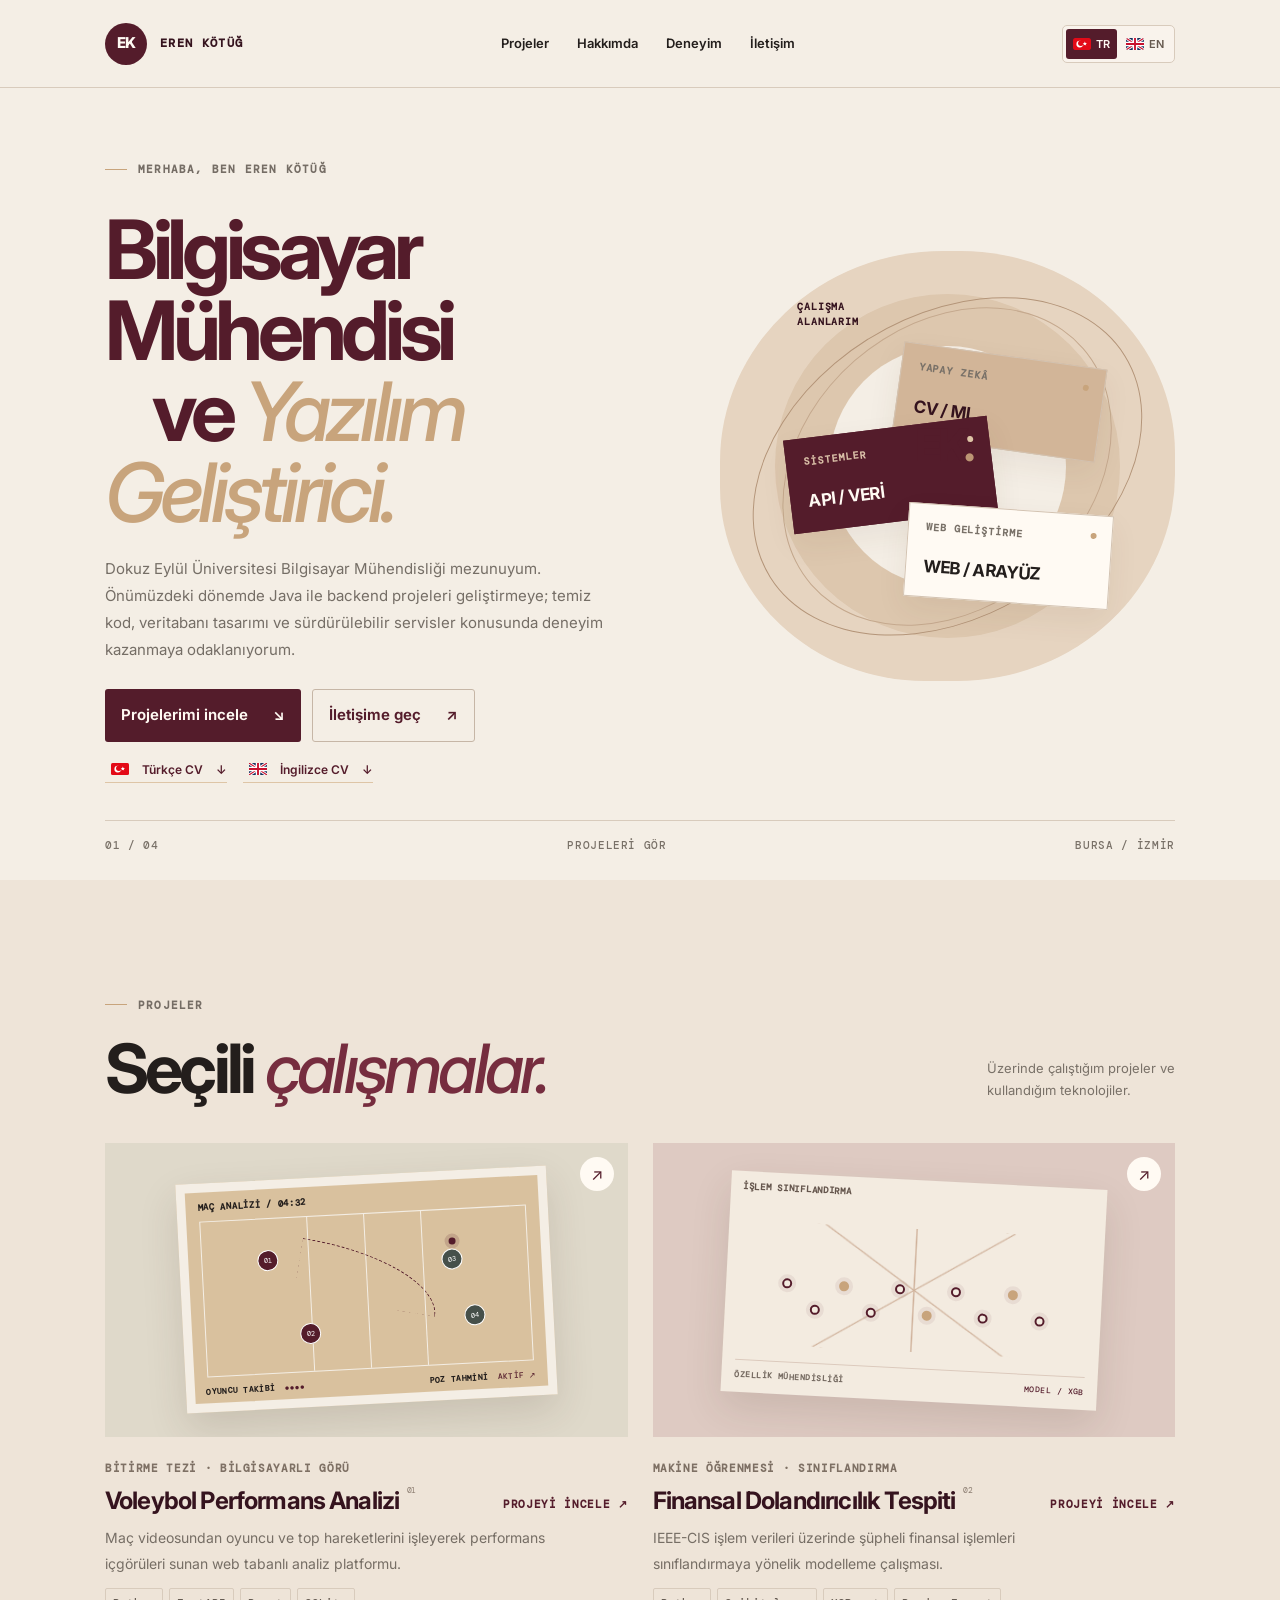
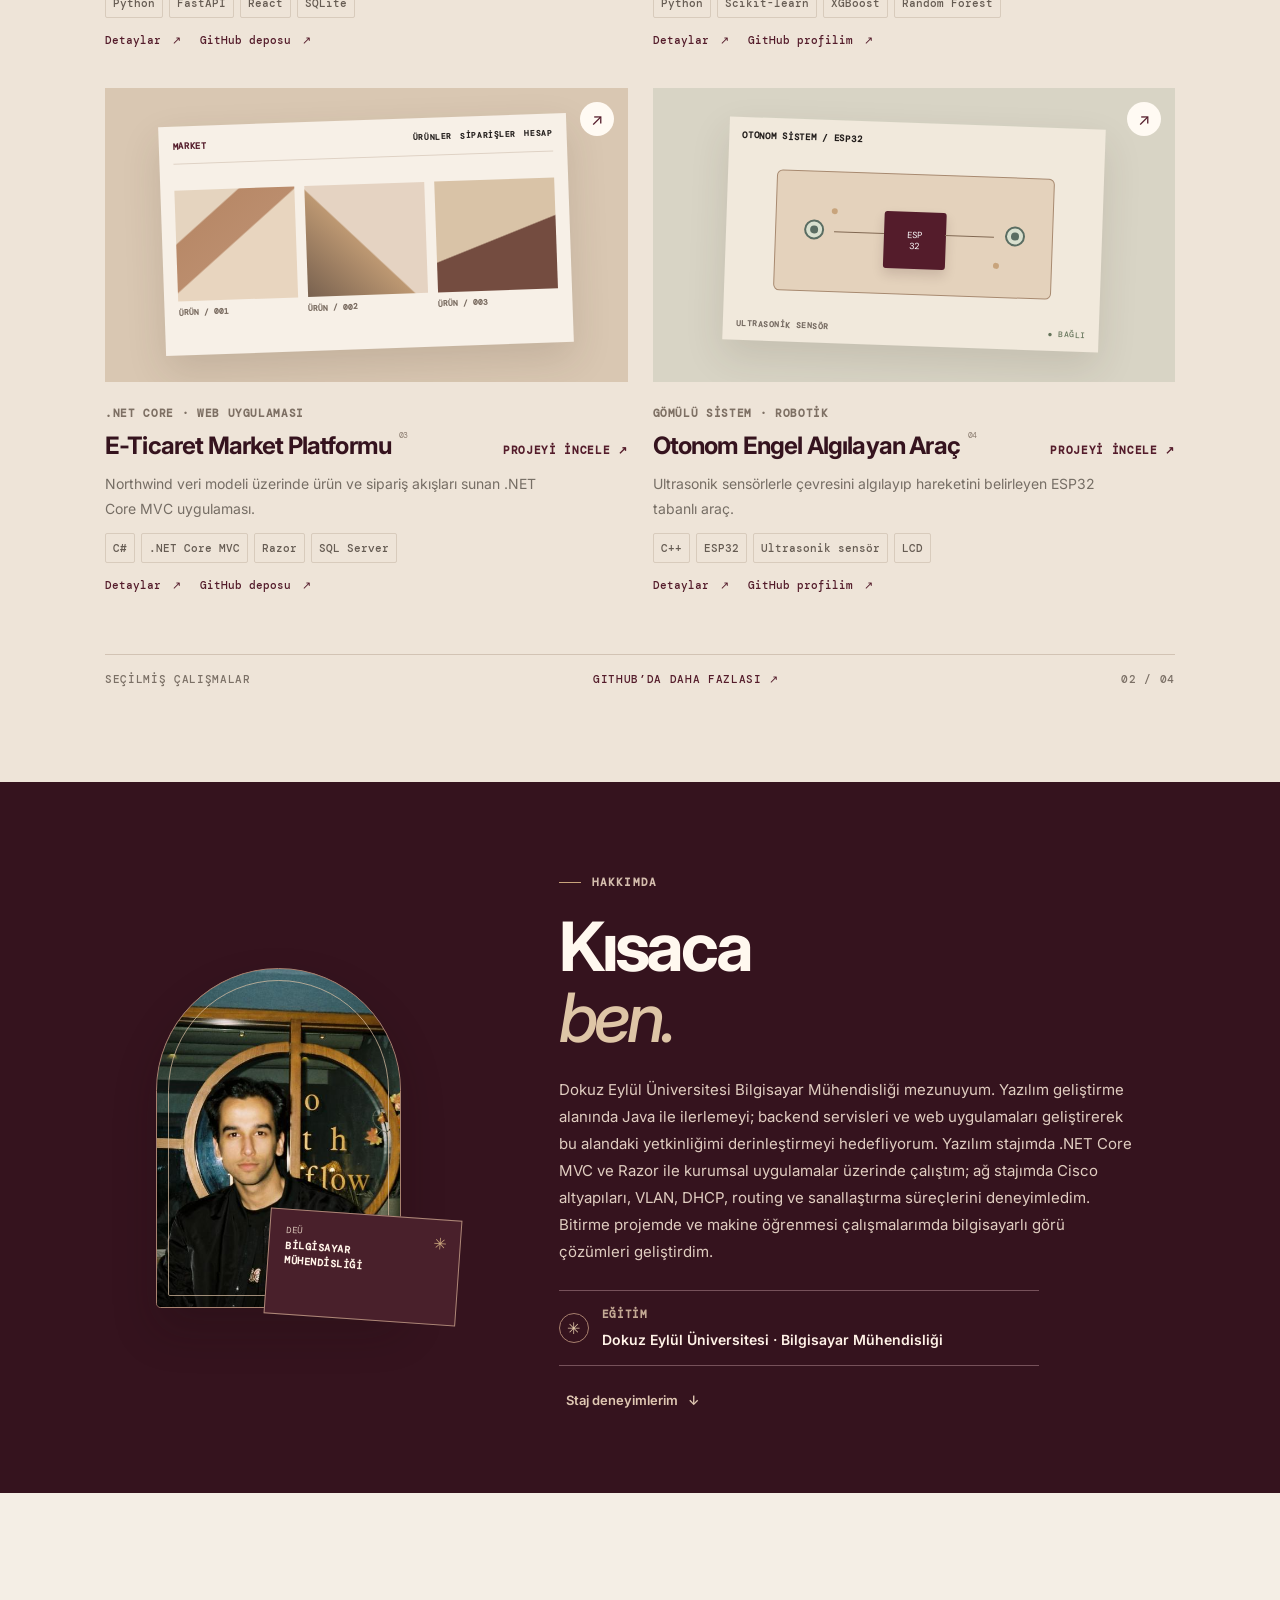
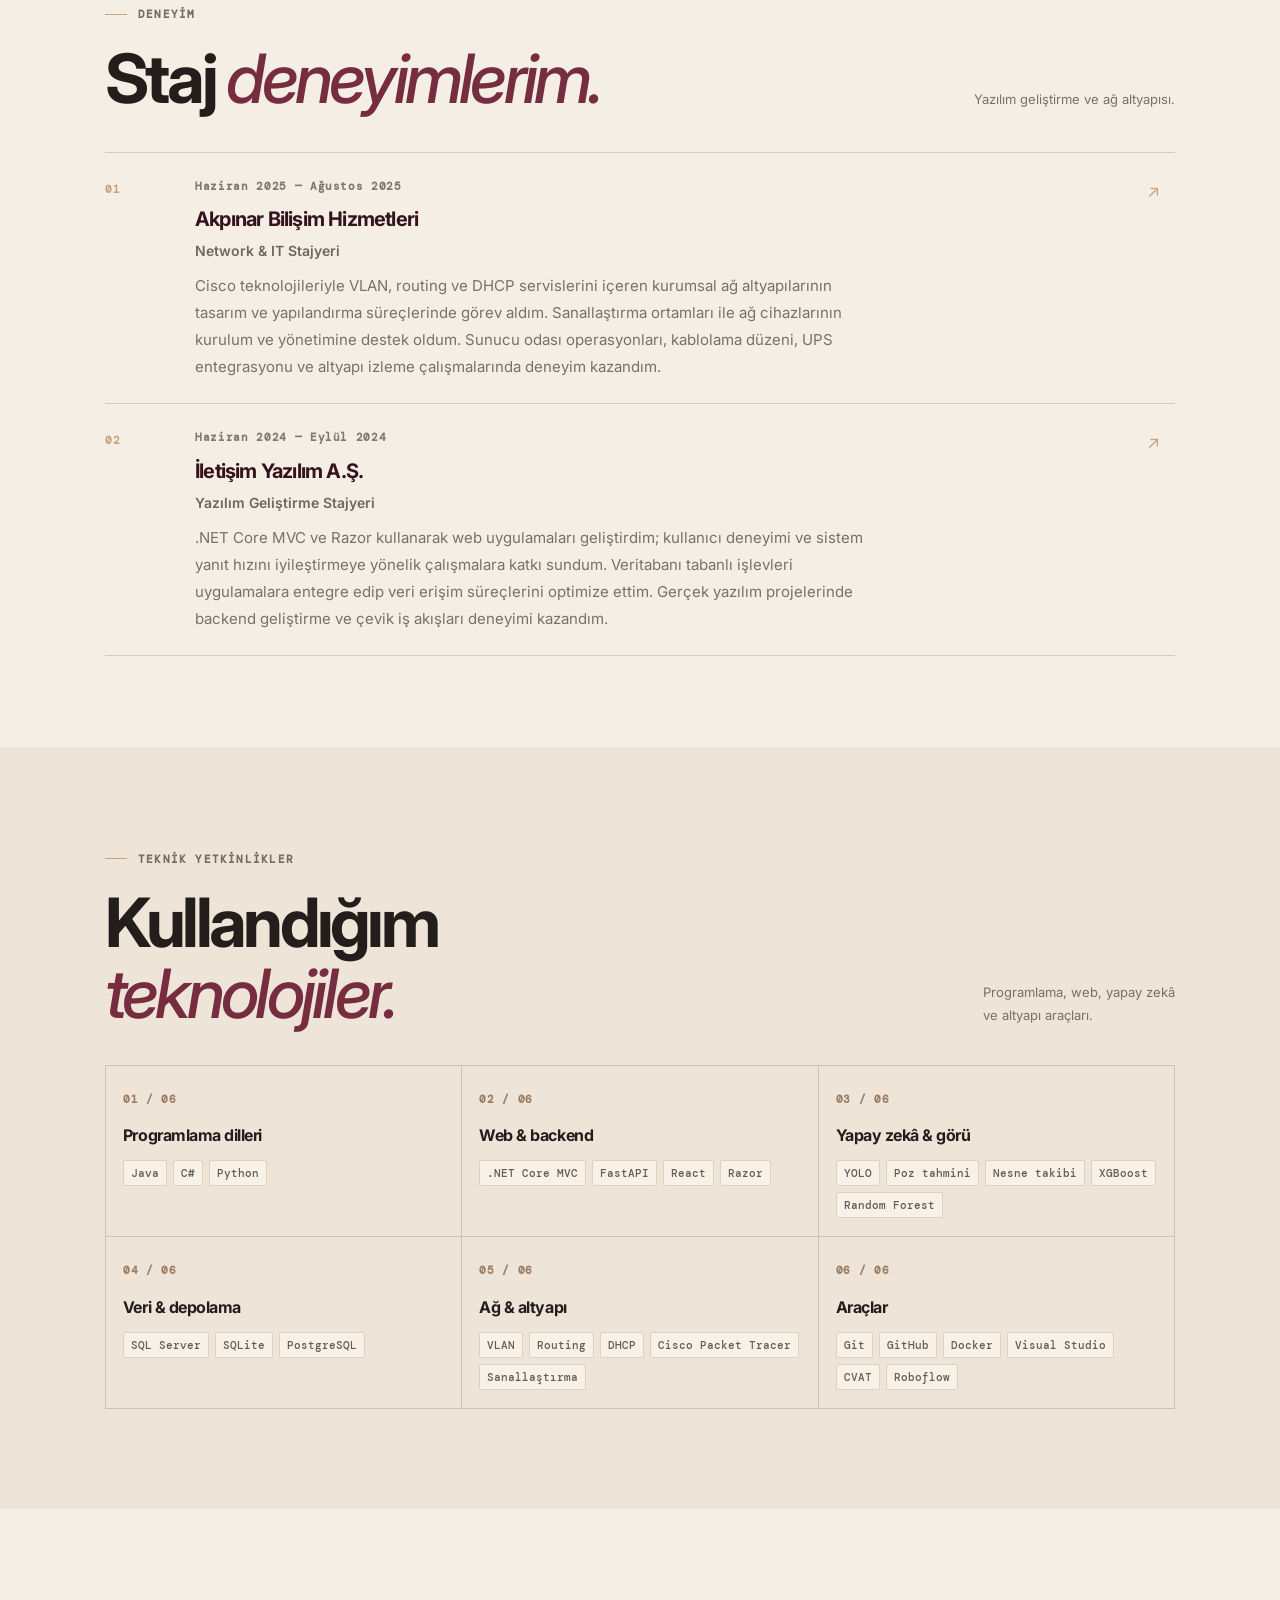
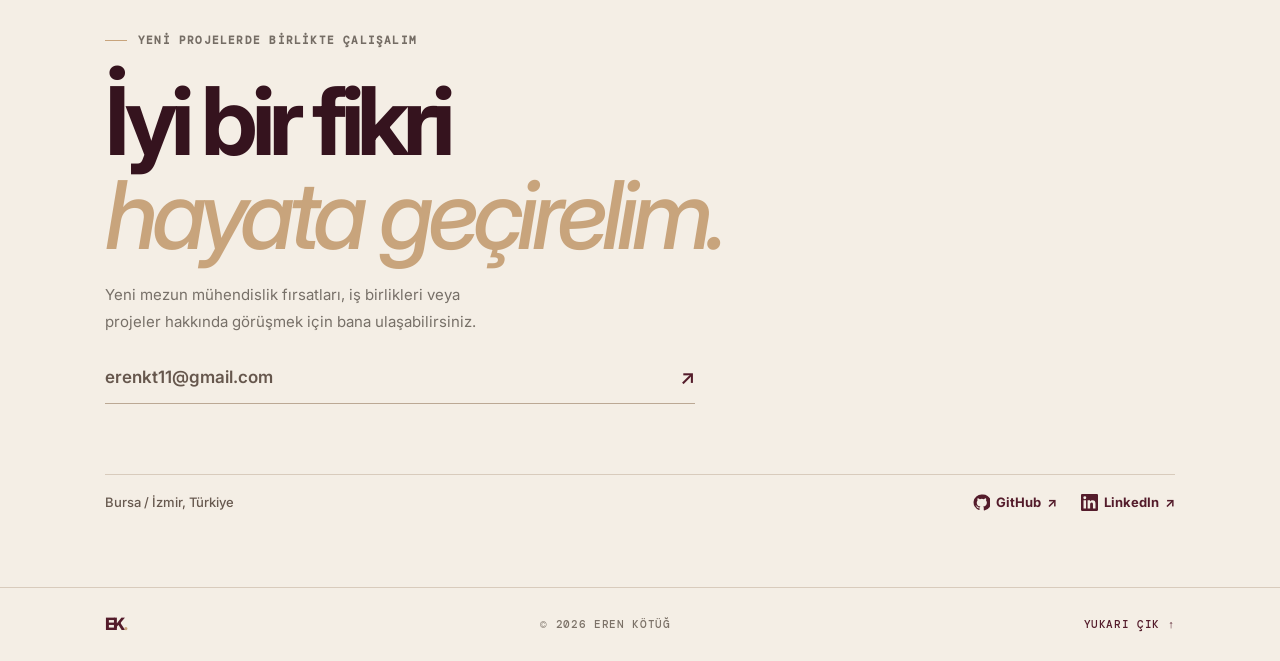
==== index.html @ 5ba688ba "Refine portfolio headline and move language switcher" ====
<!doctype html>
<html lang="tr">
  <head>
    <meta charset="UTF-8" />
    <meta name="viewport" content="width=device-width, initial-scale=1" />
    <meta name="theme-color" content="#f2e8db" />
    <meta name="description" content="Eren Kötüğ — Dokuz Eylül Üniversitesi Bilgisayar Mühendisliği mezunu. Web, backend ve bilgisayarlı görü projeleri." />
    <meta property="og:title" content="Eren Kötüğ — Bilgisayar Mühendisi" />
    <meta property="og:description" content="Web geliştirme, backend sistemleri ve bilgisayarlı görü projeleri." />
    <meta property="og:type" content="website" />
    <title>Eren Kötüğ — Bilgisayar Mühendisi</title>
    <link rel="icon" type="image/svg+xml" href="favicon.svg" />
    <link rel="preconnect" href="https://fonts.googleapis.com" />
    <link rel="preconnect" href="https://fonts.gstatic.com" crossorigin />
    <link href="https://fonts.googleapis.com/css2?family=DM+Mono:wght@400;500&family=Inter:wght@400;500;600;700;800&display=swap" rel="stylesheet" />
    <link rel="stylesheet" href="styles.css" />
    <script src="content.js" defer></script>
    <script src="main.js" defer></script>
  </head>
  <body>
    <div class="site-shell">
      <header class="topbar">
        <a class="wordmark" href="#top" aria-label="Eren Kötüğ ana sayfa" data-i18n-aria="homeLabel"><span class="wordmark-mark">EK</span><span class="wordmark-name">EREN KÖTÜĞ</span></a>
        <button class="menu-toggle" type="button" aria-expanded="false" aria-controls="site-nav" aria-label="Menüyü aç" data-menu-label><span></span><span></span></button>
        <nav id="site-nav" class="nav-links" aria-label="Ana menü" data-i18n-aria="navLabel">
          <a href="#work" data-i18n="navWork">Projeler</a><a href="#about" data-i18n="navAbout">Hakkımda</a><a href="#experience" data-i18n="navExperience">Deneyim</a><a href="#contact" data-i18n="navContact">İletişim</a>
        </nav>
        <div class="language-controls-placeholder"></div>
      </header>

      <main id="top">
        <section class="hero section-wrap">
          <div class="hero-copy">
            <p class="eyebrow"><span class="eyebrow-line"></span> <span data-i18n="heroEyebrow">MERHABA, BEN EREN KÖTÜĞ</span></p>
            <h1 data-i18n="heroTitle">Bilgisayar Mühendisi<br /><span class="headline-indent">ve <em>Yazılım Geliştirici.</em></span></h1>
            <p class="hero-description" data-content="intro"></p>
            <div class="hero-actions">
              <a class="button button-primary" href="#work"><span data-i18n="workCta">Projelerimi incele</span><span>↘</span></a>
              <a class="button button-outline" href="#contact"><span data-i18n="contactCta">İletişime geç</span><span>↗</span></a>
            </div>
            <div class="hero-utility"><div class="resume-options">
              <a class="resume-inline" data-resume-tr href="public/Eren-Kotug-CV-TR.pdf" download><span class="resume-flag" data-flag="tr"></span><span data-i18n="resumeTr">Türkçe CV</span><span>↓</span></a>
              <a class="resume-inline" data-resume-en href="public/Eren-Kotug-CV-EN.pdf" download><span class="resume-flag" data-flag="en"></span><span data-i18n="resumeEn">İngilizce CV</span><span>↓</span></a>
            </div></div>
          </div>
          <div class="hero-art" aria-label="Backend, yapay zekâ ve web arayüzünü temsil eden katmanlı grafik" data-i18n-aria="heroArt" role="img">
            <div class="art-orbit orbit-one"></div><div class="art-orbit orbit-two"></div>
            <div class="architecture-card card-back"><span class="card-dot"></span><span data-i18n="artAi">YAPAY ZEKÂ</span><b>CV / ML</b></div>
            <div class="architecture-card card-mid"><span class="card-dot"></span><span data-i18n="artSystems">SİSTEMLER</span><b>API / VERİ</b></div>
            <div class="architecture-card card-front"><span class="card-dot"></span><span data-i18n="artWeb">WEB GELİŞTİRME</span><b>WEB / ARAYÜZ</b></div>
            <div class="art-monogram">EK<span>.</span></div>
            <div class="art-label label-top" data-i18n="artLabel">ÇALIŞMA<br />ALANLARIM</div>
          </div>
          <div class="hero-foot"><span>01 / 04</span><span data-i18n="heroProjects">PROJELERİ GÖR</span><span data-i18n="heroLocation">BURSA / İZMİR</span></div>
        </section>

        <section id="work" class="work-section section-wrap">
          <div class="section-heading"><div><p class="eyebrow"><span class="eyebrow-line"></span> <span data-i18n="workEyebrow">PROJELER</span></p><h2 data-i18n="workTitle">Seçili <em>çalışmalar.</em></h2></div><p class="section-note" data-i18n="workNote">Üzerinde çalıştığım projeler ve<br />kullandığım teknolojiler.</p></div>
          <div class="project-grid" id="project-grid"></div>
          <div class="work-bottom"><span data-i18n="workBottom">SEÇİLMİŞ ÇALIŞMALAR</span><a href="https://github.com/erenkotug" target="_blank" rel="noreferrer"><span data-i18n="moreGithub">GITHUB’DA DAHA FAZLASI</span> ↗</a><span>02 / 04</span></div>
        </section>

        <section id="about" class="about-section">
          <div class="section-wrap about-inner">
            <div class="about-aside"><div class="portrait-frame"><img class="portrait-image" src="public/eren-kotug.png" alt="Eren Kötüğ" data-i18n-alt="photoAlt" /></div><div class="about-stamp" data-i18n="aboutStamp">DEÜ<br /><b>BİLGİSAYAR<br />MÜHENDİSLİĞİ</b><i>✳</i></div></div>
            <div class="about-copy"><p class="eyebrow"><span class="eyebrow-line"></span> <span data-i18n="aboutEyebrow">HAKKIMDA</span></p><h2 data-i18n="aboutTitle">Kısaca<br /><em>ben.</em></h2><div class="about-description" data-content="about"></div><div class="education-line"><span class="education-icon">✳</span><div><small data-i18n="education">EĞİTİM</small><b data-content="education"></b></div></div><a class="text-link" href="#experience"><span data-i18n="internshipLink">Staj deneyimlerim</span> <span>↓</span></a></div>
          </div>
        </section>

        <section id="experience" class="experience-section section-wrap">
          <div class="section-heading"><div><p class="eyebrow"><span class="eyebrow-line"></span> <span data-i18n="experienceEyebrow">DENEYİM</span></p><h2 data-i18n="experienceTitle">Staj <em>deneyimlerim.</em></h2></div><p class="section-note" data-i18n="experienceNote">Yazılım geliştirme ve ağ altyapısı.</p></div>
          <div class="experience-list" id="experience-list"></div>
        </section>

        <section id="skills" class="skills-section section-wrap">
          <div class="section-heading"><div><p class="eyebrow"><span class="eyebrow-line"></span> <span data-i18n="skillsEyebrow">TEKNİK YETKİNLİKLER</span></p><h2 data-i18n="skillsTitle">Kullandığım<br /><em>teknolojiler.</em></h2></div><p class="section-note" data-i18n="skillsNote">Programlama, web, yapay zekâ<br />ve altyapı araçları.</p></div>
          <div class="skills-grid" id="skills-grid"></div>
        </section>

        <section id="contact" class="contact-section section-wrap"><p class="eyebrow"><span class="eyebrow-line"></span> <span data-i18n="contactEyebrow">YENİ PROJELERDE BİRLİKTE ÇALIŞALIM</span></p><h2 data-i18n="contactTitle">İyi bir fikri<br /><em>hayata geçirelim.</em></h2><p class="contact-intro" data-i18n="contactIntro">Yeni mezun mühendislik fırsatları, iş birlikleri veya projeler hakkında görüşmek için bana ulaşabilirsiniz.</p><a class="contact-link" data-email-link href="mailto:erenkt11@gmail.com"><span data-email></span><span class="contact-arrow">↗</span></a><div class="contact-meta"><span data-location></span><div id="social-links"></div></div></section>
      </main>
      <footer class="footer section-wrap"><a class="footer-mark" href="#top">EK<span>.</span></a><span>© <span id="year"></span> <span data-i18n="footerName">EREN KÖTÜĞ</span></span><a href="#top"><span data-i18n="footerTop">YUKARI ÇIK</span> ↑</a></footer>
    </div>
  </body>
</html>
---- styles.css ----
:root{--paper:#f4eee5;--paper-deep:#ebe0d2;--ink:#231e1c;--wine:#541c2b;--wine-dark:#35131e;--wine-light:#762d3f;--camel:#c8a47c;--camel-pale:#dec5a6;--muted:#777068;--line:#d8cbbc;--white:#fffaf3;--mono:"DM Mono",monospace;--sans:"Manrope",sans-serif}*{box-sizing:border-box}html{scroll-behavior:smooth;scroll-padding-top:90px}body{margin:0;background:var(--paper);color:var(--ink);font-family:var(--sans);-webkit-font-smoothing:antialiased}a{color:inherit;text-decoration:none}.site-shell{max-width:1600px;margin:auto;overflow:clip}.section-wrap,.topbar{padding-left:8.2%;padding-right:8.2%}.topbar{height:88px;display:flex;align-items:center;justify-content:space-between;border-bottom:1px solid var(--line);background:var(--paper)}.wordmark{display:flex;align-items:center;gap:13px}.wordmark-mark{width:37px;height:37px;display:grid;place-items:center;background:var(--wine);color:var(--white);font-size:12px;font-weight:800;letter-spacing:-.08em;border-radius:50%}.wordmark-name,.nav-links,.eyebrow,.hero-foot,.art-label,.project-category,.project-visit,.project-tags,.project-links,.work-bottom,.experience-date,.experience-index,.skill-index,.about-aside-caption,.about-stamp,.education-line small,.contact-meta,.footer{font-family:var(--mono)}.wordmark-name{font-size:9px;letter-spacing:.13em}.nav-links{display:flex;align-items:center;gap:28px;font-size:10px}.nav-links>a:not(.nav-availability){transition:color .2s}.nav-links>a:hover,.text-link:hover{color:var(--wine-light)}.nav-availability{display:flex;align-items:center;gap:9px;margin-left:9px;padding:10px 12px;border:1px solid var(--line);border-radius:40px;font-size:9px}.availability-dot{width:7px;height:7px;display:inline-block;background:#9ba36b;border-radius:50%;box-shadow:0 0 0 4px #9ba36b21}.menu-toggle{display:none}.hero{min-height:690px;position:relative;display:grid;grid-template-columns:1.1fr .9fr;align-items:center;padding-top:62px;padding-bottom:97px;background:var(--paper)}.hero-copy{position:relative;z-index:2}.eyebrow{font-size:9px;letter-spacing:.13em;color:#756d65;display:flex;gap:11px;align-items:center}.eyebrow-line{width:22px;height:1px;background:var(--camel);display:inline-block}.hero h1{font-size:clamp(67px,8.3vw,118px);line-height:.91;letter-spacing:-.09em;margin:31px 0 22px;font-weight:600;color:var(--wine)}.hero h1 em,.section-heading h2 em,.about-copy h2 em,.contact-section h2 em{font-weight:400;font-style:italic;color:var(--camel)}.headline-indent{padding-left:8%}.hero-role{font-size:13px;font-weight:600;margin:0 0 17px;letter-spacing:-.02em}.hero-role span{color:var(--camel);margin:0 6px}.hero-description{font-size:12px;line-height:1.9;color:#756e66;max-width:460px;margin:0 0 26px}.hero-actions{display:flex;gap:11px;flex-wrap:wrap}.button{min-height:45px;display:inline-flex;align-items:center;justify-content:space-between;gap:25px;border-radius:3px;padding:13px 16px;font-size:10px;font-weight:600;transition:transform .2s,background .2s,color .2s}.button:hover{transform:translateY(-2px)}.button span{font-size:15px}.button-primary{background:var(--wine);color:var(--white)}.button-primary:hover{background:var(--wine-light)}.button-outline{border:1px solid #c6b6a6;background:transparent;color:var(--wine)}.button-outline:hover{background:var(--white)}.resume-inline{display:inline-block;margin-top:20px;font:9px var(--mono);color:#736a61;border-bottom:1px solid var(--camel-pale);padding-bottom:5px}.resume-inline span{color:var(--wine);margin-left:6px}.hero-art{height:430px;max-width:455px;width:100%;justify-self:end;position:relative;border-radius:49% 47% 48% 45%;background:#e6d4c0;overflow:hidden}.hero-art:before,.hero-art:after{content:"";position:absolute;border-radius:50%;background:#ddc7ae;inset:10% 12%}.hero-art:after{inset:22% 24%;background:var(--paper)}.art-orbit{position:absolute;z-index:1;border:1px solid #b49579;border-radius:50%;inset:15% 4%;transform:rotate(-32deg)}.orbit-two{inset:8% 19%;transform:rotate(49deg);border-color:#c5a98e}.architecture-card{position:absolute;z-index:2;width:205px;height:94px;padding:16px 17px;border:1px solid #d3c3b2;background:var(--white);box-shadow:0 12px 30px #53362212;display:flex;flex-direction:column;justify-content:space-between}.architecture-card span:nth-child(2){font:8px var(--mono);letter-spacing:.1em;color:#797168}.architecture-card b{font-size:15px;letter-spacing:-.04em}.card-dot{position:absolute;width:6px;height:6px;border-radius:50%;right:15px;top:17px;background:var(--camel)}.card-back{top:24%;right:16%;transform:rotate(8deg);background:#d2b598;color:var(--wine-dark)}.card-mid{top:41%;left:15%;transform:rotate(-7deg);background:var(--wine);color:var(--white);border-color:var(--wine)}.card-mid span:nth-child(2){color:#d9bfa7}.card-mid .card-dot{background:var(--camel-pale)}.card-front{top:60%;right:14%;transform:rotate(4deg)}.art-monogram{position:absolute;z-index:3;top:45%;left:49%;transform:translate(-50%,-50%);font-size:44px;font-weight:800;letter-spacing:-.1em;color:var(--wine);opacity:.9}.art-monogram span{color:var(--camel)}.art-label{position:absolute;z-index:3;font-size:8px;letter-spacing:.1em;line-height:1.6}.label-top{top:13%;left:13%}.label-bottom{bottom:13%;left:15%;display:flex;align-items:center;gap:10px}.hero-foot{position:absolute;bottom:25px;left:8.2%;right:8.2%;display:flex;justify-content:space-between;border-top:1px solid var(--line);padding-top:15px;font-size:8px;letter-spacing:.1em;color:#797168}.scroll-arrow{margin-left:8px;color:var(--wine);font-size:12px}.work-section{padding-top:106px;padding-bottom:94px;background:#eee4d8}.section-heading{display:flex;align-items:end;justify-content:space-between;margin-bottom:39px}.section-heading h2,.about-copy h2{font-size:clamp(43px,6vw,73px);line-height:.98;letter-spacing:-.08em;font-weight:500;margin:20px 0 0}.section-heading h2 em{color:var(--wine-light)}.section-note{font-size:9px;line-height:1.85;color:#797168;margin:0 0 3px}.project-grid{display:grid;grid-template-columns:1fr 1fr;gap:39px 25px}.project-card{display:flex;flex-direction:column;min-width:0}.project-visual{height:294px;position:relative;overflow:hidden;display:grid;place-items:center;background:#d9c3ab}.project-open{position:absolute;right:14px;top:14px;width:34px;height:34px;border-radius:50%;background:var(--white);color:var(--wine);display:grid;place-items:center;z-index:3;transition:transform .2s}.project-card:hover .project-open{transform:rotate(45deg)}.project-volleyball .project-visual{background:#dfd9ca}.project-fraud .project-visual{background:#decac2}.project-ecommerce .project-visual{background:#d9c7b2}.project-robot .project-visual{background:#d8d4c5}.preview-court{position:relative;width:71%;height:78%;background:#d9c19e;border:9px solid #f4eee5;box-shadow:0 16px 38px #422d2025;transform:rotate(-3deg);transition:transform .3s}.project-card:hover .preview-court,.project-card:hover .preview-network,.project-card:hover .preview-store,.project-card:hover .preview-circuit{transform:rotate(0) scale(1.025)}.court-label,.network-label,.circuit-label{position:absolute;left:12px;top:9px;font:7px var(--mono);letter-spacing:.08em}.court-lines{position:absolute;inset:29px 13px 26px;border:1px solid #f4eee5}.court-lines:before{content:"";position:absolute;top:0;bottom:0;left:50%;border-left:1px solid #f4eee5}.court-lines:after{content:"";position:absolute;width:35%;height:100%;left:32.5%;border-left:1px solid #f4eee5;border-right:1px solid #f4eee5}.player{position:absolute;z-index:1;width:21px;height:21px;border:1px solid white;background:var(--wine);color:white;border-radius:50%;font:7px var(--mono);font-style:normal;display:grid;place-items:center}.p1{left:17%;top:20%}.p2{left:29%;bottom:18%}.p3{right:20%;top:25%;background:#46504a}.p4{right:14%;bottom:24%;background:#46504a}.ball-path{position:absolute;width:44%;height:37%;left:29%;top:23%;border-right:1px dashed var(--wine);border-top:1px dashed var(--wine);border-radius:0 100% 0 0;transform:rotate(12deg)}.ball-dot{position:absolute;right:22%;top:18%;width:7px;height:7px;border-radius:50%;background:var(--wine);box-shadow:0 0 0 4px #541c2b2b}.court-stats{position:absolute;bottom:7px;left:11px;right:11px;display:flex;justify-content:space-between;font:6px var(--mono);letter-spacing:.04em}.court-stats b{color:var(--wine);font-weight:500;margin-left:4px}.preview-network{position:relative;width:72%;height:75%;background:#f3ebe0;box-shadow:0 16px 38px #422d2020;transform:rotate(3deg);transition:transform .3s}.preview-network:before{content:"";position:absolute;inset:22% 13%;background:linear-gradient(34deg,transparent 49.6%,#c9a78e 50%,transparent 50.5%),linear-gradient(-32deg,transparent 49.6%,#c9a78e 50%,transparent 50.5%),linear-gradient(90deg,transparent 49.5%,#c9a78e 50%,transparent 50.5%);opacity:.85}.network-label{color:#65564d}.network-nodes{position:absolute;inset:31% 15%;display:flex;align-items:center;justify-content:space-between}.network-nodes i{width:10px;height:10px;border-radius:50%;border:2px solid var(--wine);background:#f3ebe0;box-shadow:0 0 0 4px #541c2b12}.network-nodes i:nth-child(2n){transform:translateY(25px)}.network-nodes i:nth-child(3n){background:var(--camel);border-color:var(--camel)}.network-bottom{position:absolute;bottom:13px;left:13px;right:13px;display:flex;justify-content:space-between;font:7px var(--mono);letter-spacing:.06em;color:#766b62;border-top:1px solid #dccabd;padding-top:9px}.network-bottom b{font-weight:500;color:var(--wine)}.preview-store{width:78%;height:78%;position:relative;background:#f7f0e7;box-shadow:0 16px 38px #422d2025;transform:rotate(-2deg);transition:transform .3s;padding:14px}.store-bar{height:24px;border-bottom:1px solid #dfd2c5;display:flex;justify-content:space-between;align-items:flex-start;font:6px var(--mono);letter-spacing:.07em}.store-bar b{font-size:9px;color:var(--wine)}.store-layout{display:grid;grid-template-columns:repeat(3,1fr);gap:10px;height:76%;padding-top:14px}.store-item{display:flex;flex-direction:column;justify-content:flex-end;gap:6px;font:6px var(--mono);color:#786a5f}.store-item i{height:80%;display:block;background:#d7b998}.item-one i{background:linear-gradient(140deg,#e5d4bf 25%,#b88968 26%,#bb8d6d 48%,#e8d5bf 49%)}.item-two i{background:linear-gradient(45deg,#78614f,#bd9872 46%,#e5d3c2 47%)}.item-three i{background:linear-gradient(160deg,#d9c3a7 52%,#744c40 53%)}.preview-circuit{position:relative;width:72%;height:76%;background:#f1e9dc;box-shadow:0 16px 38px #422d2020;transform:rotate(2deg);transition:transform .3s}.circuit-label{left:13px;top:12px}.circuit-board{position:absolute;inset:23% 13%;border:1px solid #a88a70;border-radius:6px;background:#e4d2bc}.circuit-chip{position:absolute;left:39%;top:31%;width:62px;height:57px;display:grid;place-items:center;text-align:center;background:var(--wine);color:white;border-radius:3px;font:9px/1.2 var(--mono);font-style:normal;box-shadow:0 6px 12px #35131e26}.sensor{position:absolute;top:40%;width:20px;height:20px;border-radius:50%;border:2px solid #5a6d62;background:#d9e0cf}.sensor:after{content:"";position:absolute;inset:4px;background:#5a6d62;border-radius:50%}.sensor-left{left:10%}.sensor-right{right:10%}.circuit-line{position:absolute;top:49%;height:1px;background:#816852}.line-a{left:21%;width:18%}.line-b{right:21%;width:18%}.circuit-node{position:absolute;width:6px;height:6px;background:var(--camel);border-radius:50%}.node-a{left:20%;top:30%}.node-b{right:19%;bottom:24%}.circuit-bottom{position:absolute;bottom:12px;left:13px;right:13px;display:flex;justify-content:space-between;font:6px var(--mono);letter-spacing:.06em;color:#766b62}.circuit-bottom b{font-weight:500;color:#65745a}.project-info{display:flex;justify-content:space-between;align-items:end;padding-top:16px;gap:12px}.project-category{font-size:7px;letter-spacing:.1em;color:#7e7064}.project-info h3{margin:6px 0 0;font-size:clamp(16px,2vw,22px);letter-spacing:-.05em;font-weight:600;color:var(--wine-dark)}.project-number{font:8px var(--mono);vertical-align:top;margin-left:8px;color:#8b7c70}.project-visit{font-size:7px;letter-spacing:.07em;white-space:nowrap;padding-bottom:3px;color:var(--wine)}.project-description{font-size:10px;line-height:1.75;color:#766e65;max-width:460px;margin:9px 0 0}.project-tags{display:flex;gap:6px;flex-wrap:wrap;margin-top:12px}.project-tags span{padding:5px 7px;border:1px solid #d8cbbc;border-radius:2px;font-size:7px;color:#665c53}.project-links{display:flex;gap:19px;margin-top:13px;font-size:8px;color:var(--wine)}.project-links a:hover{text-decoration:underline;text-underline-offset:4px}.project-links span{margin-left:4px}.work-bottom{display:flex;justify-content:space-between;margin-top:60px;padding-top:15px;border-top:1px solid #d2c3b4;font-size:7px;letter-spacing:.1em;color:#7b7066}.work-bottom a{color:var(--wine)}.about-section{background:var(--wine-dark);color:var(--paper);overflow:hidden}.about-inner{min-height:615px;display:grid;grid-template-columns:.72fr 1.28fr;align-items:center;gap:10%;padding-top:81px;padding-bottom:81px}.about-aside{min-height:400px;position:relative;display:flex;align-items:center;justify-content:center}.about-monogram{font-size:clamp(98px,15vw,190px);font-weight:800;letter-spacing:-.13em;color:#6d3440;transform:rotate(-10deg)}.about-monogram span{color:var(--camel)}.about-aside-caption{position:absolute;top:31px;left:0;font-size:7px;line-height:1.8;letter-spacing:.09em;color:#cfb8a6}.about-stamp{position:absolute;bottom:20px;right:0;width:192px;height:106px;padding:14px 16px;border:1px solid #ad8777;background:#49202b;transform:rotate(4deg);font-size:8px;line-height:1.5;color:#ddcabc;letter-spacing:.06em}.about-stamp b{font:600 9px/1.5 var(--mono);color:#fff3e7}.about-stamp i{position:absolute;right:13px;top:12px;color:var(--camel);font-size:16px;font-style:normal}.about-copy .eyebrow{color:#d4bdad}.about-copy h2{font-size:clamp(44px,5.5vw,69px);margin:20px 0 24px;color:#fff8ef}.about-copy h2 em{color:var(--camel-pale)}.about-description{font-size:11px;line-height:1.9;color:#e0cdc0;max-width:580px;white-space:pre-line}.education-line{display:flex;align-items:center;gap:13px;margin:25px 0 20px;padding:14px 0;border-top:1px solid #76515a;border-bottom:1px solid #76515a;max-width:480px}.education-icon{width:30px;height:30px;border:1px solid #a8806e;border-radius:50%;display:grid;place-items:center;color:var(--camel-pale)}.education-line div{display:flex;flex-direction:column;gap:4px}.education-line small{font-size:7px;letter-spacing:.12em;color:#c4a994}.education-line b{font-size:10px;font-weight:500;color:#fff2e7}.about-copy .text-link{font-size:9px;color:#e0c8b3}.text-link span{margin-left:7px}.experience-section{padding-top:102px;padding-bottom:91px;background:var(--paper)}.experience-list{border-top:1px solid var(--line)}.experience-item{display:grid;grid-template-columns:70px 1fr 28px;gap:20px;padding:24px 0 23px;border-bottom:1px solid var(--line)}.experience-index{font-size:8px;color:var(--camel);padding-top:3px}.experience-date{font-size:8px;letter-spacing:.04em;color:#82776c;margin:0 0 8px}.experience-main h3{font-size:17px;letter-spacing:-.04em;margin:0 0 3px;color:var(--wine-dark)}.experience-main h4{font-size:10px;font-weight:500;color:#6f675f;margin:0 0 10px}.experience-main>p:last-child{font-size:10px;line-height:1.8;color:#797168;max-width:690px;margin:0}.experience-arrow{color:var(--camel);font-size:17px}.skills-section{padding-top:93px;padding-bottom:100px;background:#eee4d8}.skills-section .section-heading{margin-bottom:36px}.skills-grid{display:grid;grid-template-columns:repeat(3,1fr);border-top:1px solid #d1c2b3;border-left:1px solid #d1c2b3}.skill-group{min-height:155px;padding:18px 17px;border-right:1px solid #d1c2b3;border-bottom:1px solid #d1c2b3}.skill-index{font-size:7px;letter-spacing:.08em;color:#9b7d63}.skill-group h3{font-size:13px;letter-spacing:-.03em;margin:12px 0}.skill-group>div{display:flex;flex-wrap:wrap;gap:6px}.skill-group>div span{padding:5px 7px;border-radius:2px;background:#f8f1e8;border:1px solid #dfd1c2;font:7px var(--mono);color:#655c54}.contact-section{padding-top:112px;padding-bottom:73px;background:var(--paper)}.contact-section h2{font-size:clamp(60px,8.3vw,112px);line-height:.94;letter-spacing:-.09em;font-weight:500;margin:25px 0 18px;color:var(--wine-dark)}.contact-section h2 em{color:var(--camel)}.contact-intro{font-size:11px;line-height:1.8;color:#777068;max-width:400px;margin:0 0 30px}.contact-link{width:min(100%,590px);display:flex;justify-content:space-between;align-items:center;border-bottom:1px solid #bba894;padding:0 0 14px;font:13px var(--mono);color:#66574d}.contact-arrow{font-size:20px;color:var(--wine);transition:transform .2s}.contact-link:hover .contact-arrow{transform:translate(4px,-4px)}.contact-meta{display:flex;justify-content:space-between;align-items:center;border-top:1px solid var(--line);margin-top:70px;padding-top:17px;font-size:7px;letter-spacing:.08em;color:#81776e;gap:18px}.contact-meta>div{display:flex;align-items:center;gap:19px;color:var(--wine)}.social-link{display:inline-flex;align-items:center;gap:6px}.social-link:hover,.resume-footer:hover{color:#a14d5d}.social-link svg{width:13px;height:13px}.resume-footer{color:var(--wine)}.footer{min-height:74px;border-top:1px solid var(--line);display:flex;align-items:center;justify-content:space-between;font-size:7px;letter-spacing:.09em;color:#7c7268}.footer-mark{font:800 17px var(--sans);letter-spacing:-.11em;color:var(--wine)}.footer-mark span{color:var(--camel)}.footer>span:nth-child(3) b{font-size:14px;color:var(--camel);vertical-align:-2px;margin-left:3px}.footer>a:last-child{color:var(--wine)}
@media(max-width:940px){.section-wrap,.topbar{padding-left:6%;padding-right:6%}.nav-links{gap:17px;font-size:9px}.hero{min-height:610px}.hero h1{font-size:clamp(65px,9vw,90px)}.hero-art{height:360px}.architecture-card{width:175px;height:83px}.card-back{right:9%}.card-mid{left:8%}.card-front{right:9%}.project-visual{height:255px}.about-inner{gap:6%}.hero-foot{left:6%;right:6%}}
@media(max-width:680px){html{scroll-padding-top:72px}.section-wrap,.topbar{padding-left:22px;padding-right:22px}.topbar{height:70px;position:relative;z-index:5}.wordmark-mark{width:34px;height:34px}.wordmark-name{font-size:8px}.menu-toggle{display:flex;flex-direction:column;gap:5px;padding:10px;border:0;background:none;cursor:pointer}.menu-toggle span{width:21px;height:1px;background:var(--wine);transition:transform .2s}.menu-toggle[aria-expanded=true] span:first-child{transform:translateY(3px) rotate(45deg)}.menu-toggle[aria-expanded=true] span:last-child{transform:translateY(-3px) rotate(-45deg)}.nav-links{display:none;position:absolute;top:69px;left:0;right:0;padding:20px 22px;background:var(--paper);border-bottom:1px solid var(--line);align-items:flex-start;gap:19px;flex-direction:column;font-size:10px}.nav-links.nav-open{display:flex}.nav-availability{margin-left:0}.hero{display:flex;flex-direction:column;align-items:stretch;padding-top:64px;padding-bottom:71px;min-height:auto}.hero h1{font-size:clamp(52px,14.4vw,83px);margin:25px 0 17px}.headline-indent{padding-left:4%}.hero-role{font-size:11px}.hero-description{font-size:11px;max-width:390px}.button{min-height:43px;padding:12px 13px;gap:16px;font-size:9px}.hero-art{height:min(90vw,365px);max-width:380px;margin:42px auto 0;align-self:center}.architecture-card{width:47%;height:76px;padding:12px}.architecture-card b{font-size:12px}.architecture-card span:nth-child(2){font-size:6px}.card-back{top:23%;right:8%}.card-mid{top:40%;left:7%}.card-front{top:58%;right:8%}.art-monogram{font-size:37px}.label-top{top:12%;left:10%}.label-bottom{left:10%;bottom:12%;font-size:6px}.hero-foot{left:22px;right:22px;font-size:6px;bottom:19px}.hero-foot span:nth-child(3){display:none}.work-section,.experience-section{padding-top:73px;padding-bottom:69px}.section-heading{align-items:flex-start;flex-direction:column;gap:13px;margin-bottom:25px}.section-heading h2{font-size:51px;margin-top:17px}.section-note br{display:none}.project-grid{grid-template-columns:1fr;gap:32px}.project-visual{height:clamp(245px,72vw,340px)}.project-info h3{font-size:19px}.project-category,.project-visit{font-size:6px}.project-description{font-size:9px}.work-bottom{margin-top:42px;font-size:6px;gap:10px}.work-bottom span:first-child{max-width:92px;line-height:1.5}.work-bottom a{max-width:115px;text-align:center;line-height:1.5}.about-inner{min-height:auto;grid-template-columns:1fr;padding-top:67px;padding-bottom:69px;gap:27px}.about-aside{min-height:150px;justify-content:flex-start;padding-left:7px}.about-monogram{font-size:115px}.about-aside-caption{left:auto;right:2px;top:18px;font-size:6px}.about-stamp{right:8px;bottom:0;width:144px;height:82px;padding:9px;font-size:6px}.about-stamp b{font-size:7px}.about-copy h2{font-size:53px}.about-description{font-size:10px}.experience-item{grid-template-columns:28px 1fr 18px;gap:10px;padding:19px 0}.experience-main h3{font-size:15px}.experience-main h4{font-size:9px}.experience-main>p:last-child{font-size:9px}.experience-date{font-size:7px}.skills-section{padding-top:73px;padding-bottom:78px}.skills-grid{grid-template-columns:1fr 1fr}.skill-group{min-height:137px;padding:13px 10px}.skill-group h3{font-size:11px}.skill-group>div{gap:4px}.skill-group>div span{font-size:6px;padding:5px}.contact-section{padding-top:77px;padding-bottom:56px}.contact-section h2{font-size:clamp(57px,13.7vw,84px);margin:23px 0 16px}.contact-intro{font-size:10px}.contact-link{font-size:11px}.contact-meta{margin-top:55px;display:grid;grid-template-columns:1fr auto;align-items:start;font-size:6px;gap:17px}.contact-meta>div{grid-column:1/-1;grid-row:2;justify-content:flex-start;gap:20px}.resume-footer{justify-self:end;grid-column:2;grid-row:1}.footer{padding-top:15px;padding-bottom:15px;min-height:65px;font-size:6px;gap:6px}.footer>span:nth-child(3){display:none}}
@media(prefers-reduced-motion:reduce){*,*::before,*::after{scroll-behavior:auto!important;transition:none!important}}

/* Daha rahat okunan, daha tok tipografi */
:root{--sans:"Inter",sans-serif}
body{font-family:var(--sans);font-size:16px;font-weight:500}
.nav-links{font-size:12px;font-weight:600}.nav-availability{font-size:11px;font-weight:600}
.eyebrow{font-size:10px;font-weight:600}.hero h1,.section-heading h2,.about-copy h2,.contact-section h2{font-weight:700}
.hero-description{font-size:15px;font-weight:500;line-height:1.8}.button{font-size:12px;font-weight:700}.resume-inline{font-size:11px;font-weight:500}
.hero-foot{font-size:9px;font-weight:500}.architecture-card span:nth-child(2){font-size:9px;font-weight:600}.architecture-card b{font-size:17px;font-weight:700}.art-label{font-size:9px;font-weight:600}
.section-note{font-size:12px;font-weight:500}.project-category{font-size:9px;font-weight:600}.project-info h3{font-size:23px;font-weight:700}.project-visit{font-size:9px;font-weight:600}.project-description{font-size:13px;font-weight:500;line-height:1.75}.project-tags span{font-size:9px;font-weight:500}.project-links{font-size:10px;font-weight:600}.work-bottom{font-size:9px;font-weight:500}
.about-description{font-size:14px;font-weight:500;line-height:1.85}.about-copy h2{font-size:clamp(48px,5.5vw,70px)}.about-aside-caption{font-size:8px;font-weight:500}.about-stamp{font-size:9px}.about-stamp b{font-size:10px;font-weight:600}.education-line small{font-size:9px}.education-line b{font-size:12px;font-weight:600}.about-copy .text-link{font-size:11px;font-weight:600}
.experience-index,.experience-date{font-size:10px;font-weight:500}.experience-main h3{font-size:19px;font-weight:700}.experience-main h4{font-size:12px;font-weight:600}.experience-main>p:last-child{font-size:13px;font-weight:500;line-height:1.75}
.skill-index{font-size:9px;font-weight:500}.skill-group h3{font-size:15px;font-weight:700}.skill-group>div span{font-size:9px;font-weight:500}
.contact-intro{font-size:14px;font-weight:500;line-height:1.8}.contact-link{font-size:15px;font-weight:500}.contact-meta{font-size:9px;font-weight:500}.social-link{font-weight:600}.resume-footer{font-weight:600}.footer{font-size:9px;font-weight:500}
@media(max-width:680px){.nav-links{font-size:13px}.nav-availability{font-size:11px}.eyebrow{font-size:9px}.hero-description{font-size:14px}.button{font-size:11px}.hero-foot{font-size:8px}.art-label{font-size:8px}.section-heading h2{font-size:clamp(43px,11vw,55px)}.section-note{font-size:12px}.project-category,.project-visit{font-size:8px}.project-info h3{font-size:21px}.project-description{font-size:12px}.project-tags span{font-size:8px}.project-links{font-size:10px}.work-bottom{font-size:8px}.about-description{font-size:13px}.about-copy h2{font-size:51px}.about-aside-caption{font-size:8px}.experience-index,.experience-date{font-size:9px}.experience-main h3{font-size:17px}.experience-main h4{font-size:11px}.experience-main>p:last-child{font-size:12px}.skill-index{font-size:8px}.skill-group h3{font-size:13px}.skill-group>div span{font-size:8px}.contact-intro{font-size:13px}.contact-link{font-size:13px}.contact-meta{font-size:8px}.footer{font-size:8px}}
.about-aside{min-height:410px}.about-aside-caption{display:none}.portrait-frame{position:relative;z-index:1;width:min(78%,245px);height:340px;overflow:hidden;display:grid;place-items:center;border:1px solid #a88270;border-radius:130px 130px 5px 5px;background:linear-gradient(155deg,#b99679 0%,#795461 45%,#4e2430 100%);box-shadow:0 22px 44px #160b0e3a}.portrait-frame:before{content:"";position:absolute;inset:11px;border:1px solid #dfc4a7;border-radius:120px 120px 2px 2px;opacity:.7}.portrait-placeholder{position:relative;width:100%;height:100%;overflow:hidden}.portrait-placeholder i{position:absolute;z-index:1;top:21%;left:50%;width:82px;height:94px;transform:translateX(-50%);border-radius:48% 48% 45% 45%;background:linear-gradient(120deg,#ddc7ae,#b68e76);box-shadow:inset -12px -4px 0 #966d63}.portrait-placeholder b{position:absolute;bottom:-25%;left:50%;width:190px;height:210px;transform:translateX(-50%);border-radius:48% 48% 0 0;background:linear-gradient(100deg,#38151f,#762d3f 55%,#4c1d2a)}.about-stamp{z-index:2;right:-7px;bottom:23px}
@media(max-width:680px){.about-aside{min-height:230px;height:230px;justify-content:flex-start}.portrait-frame{width:156px;height:220px;border-radius:85px 85px 4px 4px}.portrait-placeholder i{width:59px;height:68px}.portrait-placeholder b{width:138px;height:142px}.about-stamp{right:1px;bottom:0}}
.court-label,.network-label,.circuit-label{font-size:9px;font-weight:600}.court-stats,.network-bottom,.store-bar,.store-item,.circuit-bottom{font-size:8px;font-weight:600}
@media(max-width:680px){.court-label,.network-label,.circuit-label{font-size:8px}.court-stats,.network-bottom,.store-bar,.store-item,.circuit-bottom{font-size:8px}}
/* Sabit üst menü ve görünür görsel etiketi */
.topbar{position:sticky;top:0;z-index:40;background:var(--paper)}
.wordmark-mark{width:42px;height:42px;font-size:15px;font-weight:800;flex:0 0 auto}
.wordmark-name{display:inline-block;color:var(--wine-dark);font-size:12px;font-weight:800;letter-spacing:.11em;white-space:nowrap}
.label-top{top:8%;left:13%;min-width:100px;padding:7px 9px;border:1px solid #c8a47c;border-radius:2px;background:var(--paper);box-shadow:0 4px 14px #35131e12;color:var(--wine-dark);font-size:10px;line-height:1.5;letter-spacing:.09em}
@media(max-width:680px){.wordmark-mark{width:38px;height:38px;font-size:14px}.wordmark-name{font-size:11px}.label-top{top:8%;left:11%;min-width:94px;padding:6px 8px;font-size:9px}}
.label-top{top:11%;left:17%;min-width:0;padding:0;border:0;border-radius:0;background:transparent;box-shadow:none;color:var(--wine-dark);font-size:11px;font-weight:700;line-height:1.55;letter-spacing:.08em}
.portrait-image{display:block;width:100%;height:100%;object-fit:cover;object-position:center 32%}
@media(max-width:680px){.label-top{top:10%;left:15%;font-size:10px}}
/* Alt iletişim satırını masaüstü ve mobilde okunaklı tut */
.contact-meta{font-family:var(--sans);font-size:13px;font-weight:600;letter-spacing:0;color:#67594f}.contact-meta>div{gap:24px}.social-link{font-size:13px;font-weight:700}.social-link svg{width:17px;height:17px}.resume-footer{font-size:13px;font-weight:700}.footer{font-size:11px;font-weight:600}
@media(max-width:680px){.contact-meta{font-size:12px;gap:15px}.contact-meta>div{gap:19px}.social-link{font-size:12px}.social-link svg{width:16px;height:16px}.resume-footer{font-size:12px}.footer{font-size:10px}}

/* Tutarlı tipografi: ortak ölçek, ağırlık ve satır aralıkları */
:root{
  --type-body:16px;
  --type-small:12px;
  --type-label:11px;
  --type-title:clamp(46px,5.6vw,68px);
  --type-copy:15px;
}
body{font-family:var(--sans);font-size:var(--type-body);font-weight:400;line-height:1.65}
.nav-links{font-family:var(--sans);font-size:13px;font-weight:600}
.nav-availability{font-family:var(--sans);font-size:12px;font-weight:600}
.eyebrow{font-size:var(--type-label);font-weight:700;line-height:1.5;letter-spacing:.11em}
.hero{min-height:660px}
.hero h1{font-size:clamp(58px,6.4vw,96px);font-weight:700;line-height:.99;letter-spacing:-.065em}
.hero h1 em,.section-heading h2 em,.about-copy h2 em,.contact-section h2 em{font-weight:500}
.hero-description,.project-description,.about-description,.experience-main>p:last-child,.contact-intro{font-family:var(--sans);font-size:var(--type-copy);font-weight:400;line-height:1.8}
.hero-description{max-width:500px}
.button{font-family:var(--sans);font-size:13px;font-weight:650}
.resume-inline{font-size:12px;font-weight:500}
.hero-foot,.work-bottom,.footer{font-size:11px;font-weight:500;letter-spacing:.06em}
.architecture-card span:nth-child(2),.art-label{font-size:10px;font-weight:600}
.architecture-card b{font-size:17px;font-weight:700}
.section-heading h2,.about-copy h2{font-size:var(--type-title);font-weight:700;line-height:1.04;letter-spacing:-.055em}
.section-note{font-family:var(--sans);font-size:13px;font-weight:400;line-height:1.7}
.project-category,.project-visit,.experience-date,.experience-index,.skill-index,.about-aside-caption,.education-line small{font-size:11px;font-weight:600;letter-spacing:.06em}
.project-info h3{font-size:clamp(20px,2vw,24px);font-weight:700;line-height:1.3;letter-spacing:-.035em}
.project-description{font-size:14px}
.project-tags span,.project-links{font-size:11px;font-weight:500}
.about-description{font-size:15px}
.experience-main h3{font-size:20px;font-weight:700}
.experience-main h4{font-size:14px;font-weight:600}
.education-line b{font-size:14px;font-weight:600}
.about-copy .text-link{font-size:13px;font-weight:600}
.skill-group h3{font-size:16px;font-weight:700}
.skill-group>div span{font-size:11px;font-weight:500}
.contact-section h2{font-size:clamp(56px,7.4vw,96px);font-weight:700;line-height:1;letter-spacing:-.065em}
.contact-intro{font-size:15px}
.contact-link{font-family:var(--sans);font-size:17px;font-weight:600}
.contact-meta{font-size:13px;font-weight:500}
.social-link,.resume-footer{font-size:13px;font-weight:700}
.footer{font-size:11px}
@media(max-width:680px){
  :root{--type-body:16px;--type-small:13px;--type-label:10px;--type-copy:15px;--type-title:clamp(42px,10vw,56px)}
  .nav-links{font-size:14px}
  .eyebrow{font-size:10px}
  .hero{padding-top:48px;padding-bottom:74px}
  .hero h1{font-size:clamp(46px,12.5vw,68px);line-height:1.02;letter-spacing:-.06em}
  .hero-description,.about-description,.contact-intro{font-size:15px;line-height:1.75}
  .button{font-size:12px}
  .resume-inline{font-size:12px}
  .hero-foot{font-size:9px}
  .architecture-card{height:82px;padding:12px}
  .architecture-card span:nth-child(2){font-size:9px}
  .architecture-card b{font-size:15px}
  .art-label{font-size:9px}
  .section-heading h2,.about-copy h2{font-size:var(--type-title)}
  .section-note{font-size:13px}
  .project-category,.project-visit{font-size:10px}
  .project-info h3{font-size:21px}
  .project-description{font-size:14px}
  .project-tags span,.project-links{font-size:11px}
  .work-bottom{font-size:9px}
  .about-copy h2{font-size:48px}
  .experience-index,.experience-date{font-size:10px}
  .experience-main h3{font-size:18px}
  .experience-main h4{font-size:13px}
  .experience-main>p:last-child{font-size:14px}
  .skill-index{font-size:10px}
  .skill-group h3{font-size:14px}
  .skill-group>div span{font-size:10px}
  .contact-section h2{font-size:clamp(43px,11.5vw,68px)}
  .contact-link{font-size:15px}
  .contact-meta{font-size:11px}
  .social-link,.resume-footer{font-size:12px}
  .footer{font-size:9px}
}

.hero-utility{display:flex;align-items:center;justify-content:space-between;gap:14px;flex-wrap:wrap;margin-top:20px;max-width:560px}
.resume-options{display:flex;align-items:center;gap:16px;flex-wrap:wrap}
.hero-utility .resume-inline{display:inline-flex;align-items:center;gap:7px;margin-top:0;padding-bottom:5px;font-family:var(--sans);font-size:12px;font-weight:600;white-space:nowrap}
.resume-flag{width:18px;height:12px;display:inline-flex;flex:0 0 auto}
.resume-flag svg,.language-option svg{display:block;width:100%;height:100%}
.language-toggle{display:inline-flex;align-items:center;gap:2px;padding:3px;border:1px solid var(--line);border-radius:5px;background:#fffaf380}
.language-option{display:inline-flex;align-items:center;gap:5px;min-height:30px;padding:5px 7px;border:0;border-radius:3px;background:transparent;color:#66594f;font:600 11px var(--sans);cursor:pointer;transition:background .2s,color .2s}
.language-option svg{width:18px;height:12px;border-radius:2px;overflow:hidden}
.language-option:hover,.language-option.is-active{background:var(--wine);color:var(--white)}
.topbar{gap:18px}
.topbar .language-controls-placeholder{display:flex;align-items:center;flex:0 0 auto;margin-left:10px}
.hero-utility{justify-content:flex-start}
@media(min-width:681px) and (max-width:940px){
  .topbar{gap:12px}
  .topbar .language-controls-placeholder{margin-left:0}
  .nav-links{gap:13px;font-size:11px}
  .wordmark-name{font-size:11px}
}
@media(max-width:680px){
  .hero-utility{align-items:flex-start;gap:12px;margin-top:18px}
  .resume-options{gap:10px 14px}
  .hero-utility .resume-inline{font-size:11px}
  .topbar .menu-toggle{margin-left:auto}
  .topbar .language-controls-placeholder{margin-left:4px}
  .topbar .language-toggle{margin-left:0}
}
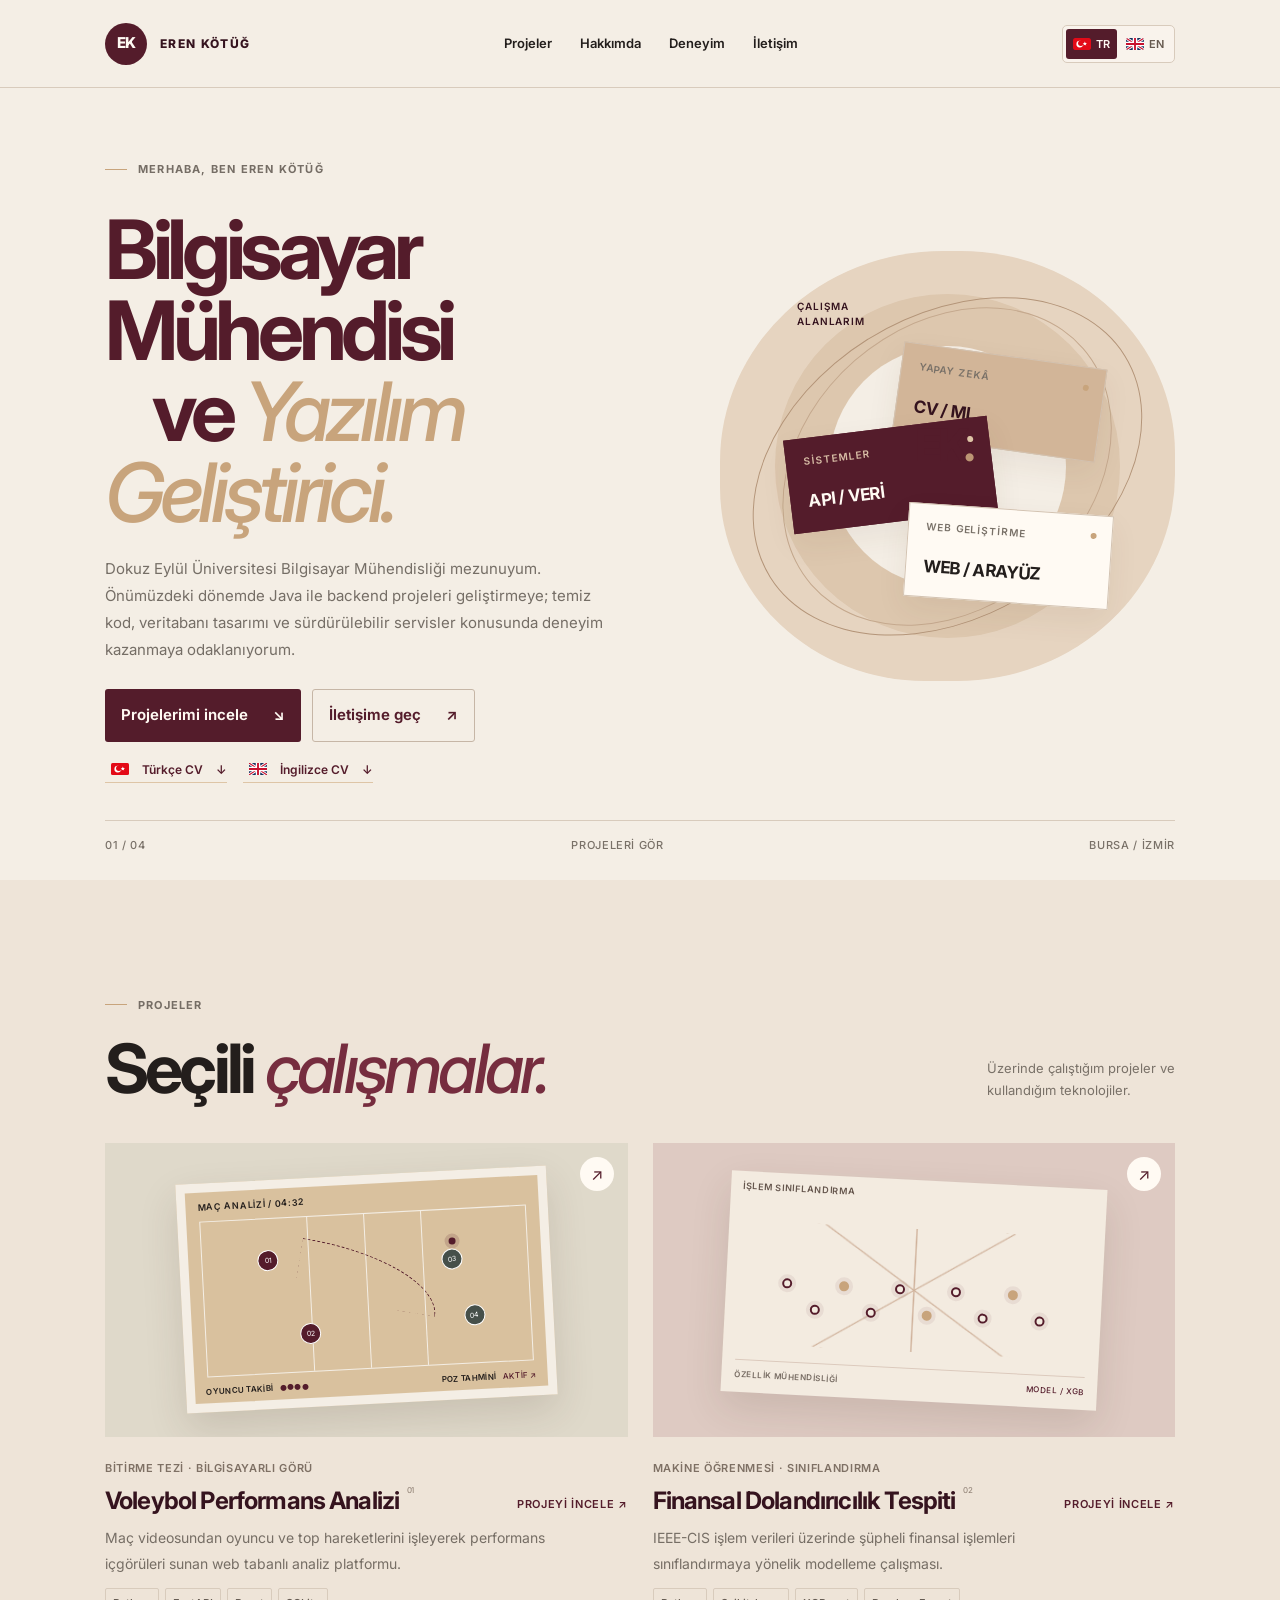
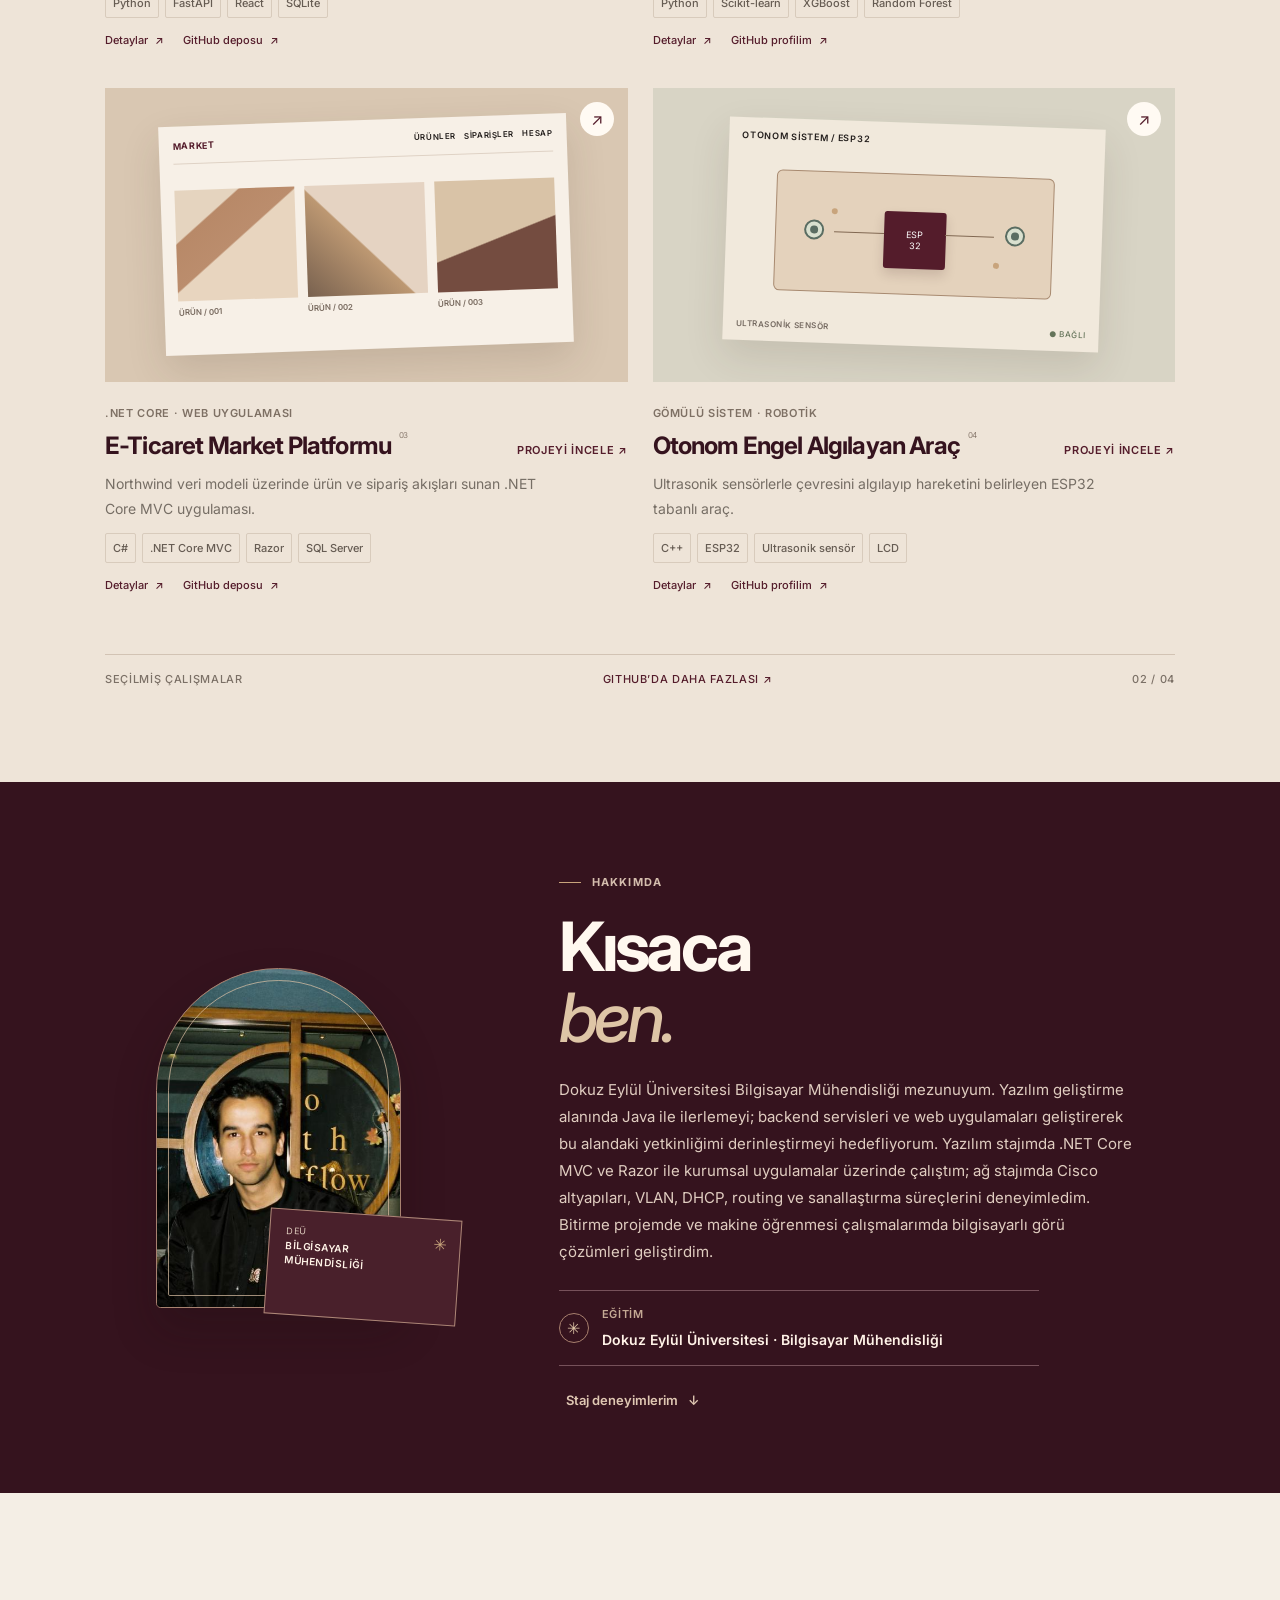
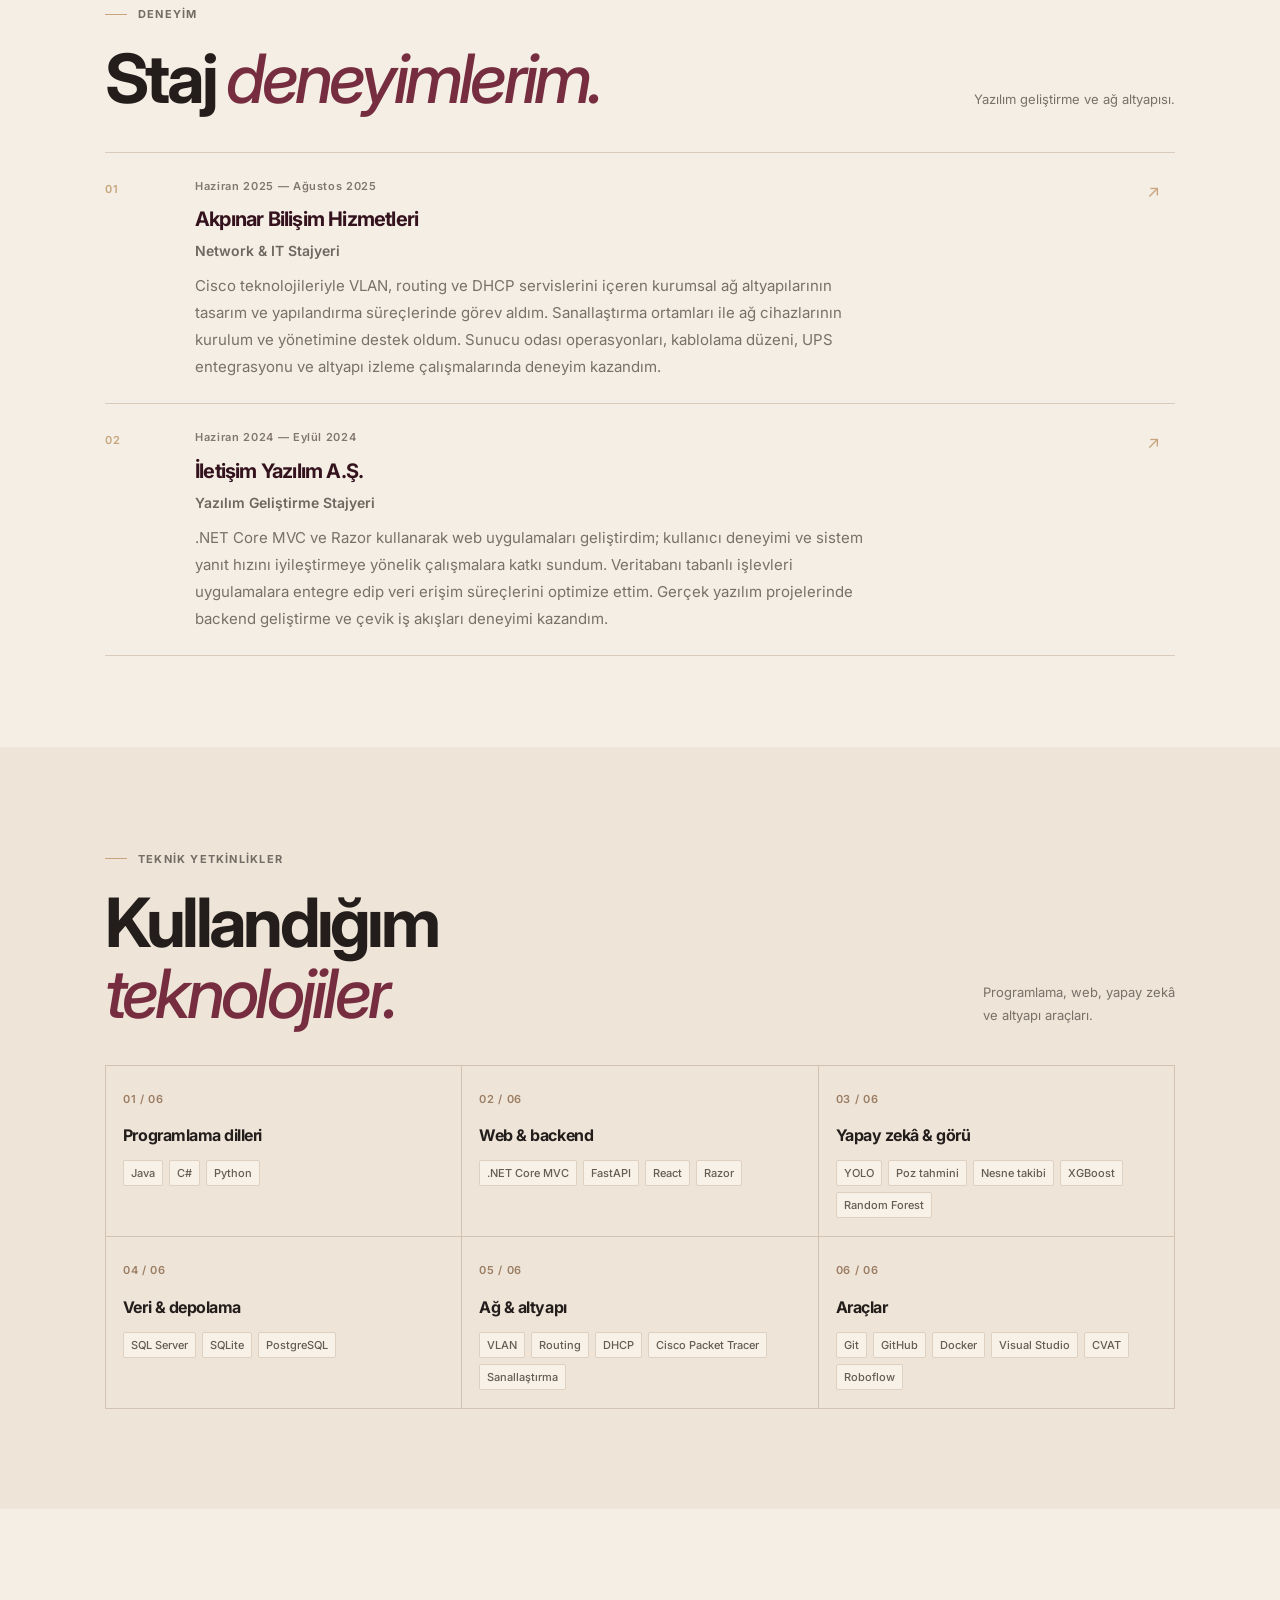
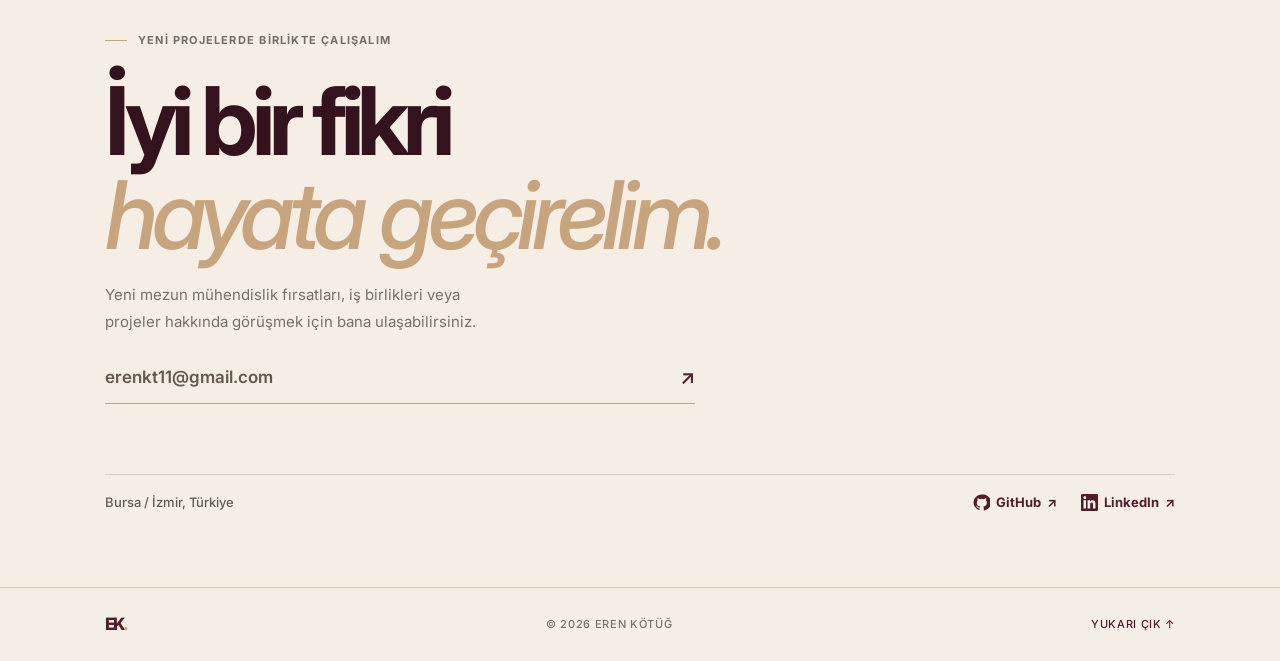
==== commit 9ddad56c: "Unify typography across portfolio pages" ====
--- a/index.html
+++ b/index.html
@@ -12,7 +12,7 @@
     <link rel="icon" type="image/svg+xml" href="favicon.svg" />
     <link rel="preconnect" href="https://fonts.googleapis.com" />
     <link rel="preconnect" href="https://fonts.gstatic.com" crossorigin />
-    <link href="https://fonts.googleapis.com/css2?family=DM+Mono:wght@400;500&family=Inter:wght@400;500;600;700;800&display=swap" rel="stylesheet" />
+    <link href="https://fonts.googleapis.com/css2?family=Inter:wght@400;500;600;700;800&display=swap" rel="stylesheet" />
     <link rel="stylesheet" href="styles.css" />
     <script src="content.js" defer></script>
     <script src="main.js" defer></script>
--- a/styles.css
+++ b/styles.css
@@ -1,4 +1,4 @@
-:root{--paper:#f4eee5;--paper-deep:#ebe0d2;--ink:#231e1c;--wine:#541c2b;--wine-dark:#35131e;--wine-light:#762d3f;--camel:#c8a47c;--camel-pale:#dec5a6;--muted:#777068;--line:#d8cbbc;--white:#fffaf3;--mono:"DM Mono",monospace;--sans:"Manrope",sans-serif}*{box-sizing:border-box}html{scroll-behavior:smooth;scroll-padding-top:90px}body{margin:0;background:var(--paper);color:var(--ink);font-family:var(--sans);-webkit-font-smoothing:antialiased}a{color:inherit;text-decoration:none}.site-shell{max-width:1600px;margin:auto;overflow:clip}.section-wrap,.topbar{padding-left:8.2%;padding-right:8.2%}.topbar{height:88px;display:flex;align-items:center;justify-content:space-between;border-bottom:1px solid var(--line);background:var(--paper)}.wordmark{display:flex;align-items:center;gap:13px}.wordmark-mark{width:37px;height:37px;display:grid;place-items:center;background:var(--wine);color:var(--white);font-size:12px;font-weight:800;letter-spacing:-.08em;border-radius:50%}.wordmark-name,.nav-links,.eyebrow,.hero-foot,.art-label,.project-category,.project-visit,.project-tags,.project-links,.work-bottom,.experience-date,.experience-index,.skill-index,.about-aside-caption,.about-stamp,.education-line small,.contact-meta,.footer{font-family:var(--mono)}.wordmark-name{font-size:9px;letter-spacing:.13em}.nav-links{display:flex;align-items:center;gap:28px;font-size:10px}.nav-links>a:not(.nav-availability){transition:color .2s}.nav-links>a:hover,.text-link:hover{color:var(--wine-light)}.nav-availability{display:flex;align-items:center;gap:9px;margin-left:9px;padding:10px 12px;border:1px solid var(--line);border-radius:40px;font-size:9px}.availability-dot{width:7px;height:7px;display:inline-block;background:#9ba36b;border-radius:50%;box-shadow:0 0 0 4px #9ba36b21}.menu-toggle{display:none}.hero{min-height:690px;position:relative;display:grid;grid-template-columns:1.1fr .9fr;align-items:center;padding-top:62px;padding-bottom:97px;background:var(--paper)}.hero-copy{position:relative;z-index:2}.eyebrow{font-size:9px;letter-spacing:.13em;color:#756d65;display:flex;gap:11px;align-items:center}.eyebrow-line{width:22px;height:1px;background:var(--camel);display:inline-block}.hero h1{font-size:clamp(67px,8.3vw,118px);line-height:.91;letter-spacing:-.09em;margin:31px 0 22px;font-weight:600;color:var(--wine)}.hero h1 em,.section-heading h2 em,.about-copy h2 em,.contact-section h2 em{font-weight:400;font-style:italic;color:var(--camel)}.headline-indent{padding-left:8%}.hero-role{font-size:13px;font-weight:600;margin:0 0 17px;letter-spacing:-.02em}.hero-role span{color:var(--camel);margin:0 6px}.hero-description{font-size:12px;line-height:1.9;color:#756e66;max-width:460px;margin:0 0 26px}.hero-actions{display:flex;gap:11px;flex-wrap:wrap}.button{min-height:45px;display:inline-flex;align-items:center;justify-content:space-between;gap:25px;border-radius:3px;padding:13px 16px;font-size:10px;font-weight:600;transition:transform .2s,background .2s,color .2s}.button:hover{transform:translateY(-2px)}.button span{font-size:15px}.button-primary{background:var(--wine);color:var(--white)}.button-primary:hover{background:var(--wine-light)}.button-outline{border:1px solid #c6b6a6;background:transparent;color:var(--wine)}.button-outline:hover{background:var(--white)}.resume-inline{display:inline-block;margin-top:20px;font:9px var(--mono);color:#736a61;border-bottom:1px solid var(--camel-pale);padding-bottom:5px}.resume-inline span{color:var(--wine);margin-left:6px}.hero-art{height:430px;max-width:455px;width:100%;justify-self:end;position:relative;border-radius:49% 47% 48% 45%;background:#e6d4c0;overflow:hidden}.hero-art:before,.hero-art:after{content:"";position:absolute;border-radius:50%;background:#ddc7ae;inset:10% 12%}.hero-art:after{inset:22% 24%;background:var(--paper)}.art-orbit{position:absolute;z-index:1;border:1px solid #b49579;border-radius:50%;inset:15% 4%;transform:rotate(-32deg)}.orbit-two{inset:8% 19%;transform:rotate(49deg);border-color:#c5a98e}.architecture-card{position:absolute;z-index:2;width:205px;height:94px;padding:16px 17px;border:1px solid #d3c3b2;background:var(--white);box-shadow:0 12px 30px #53362212;display:flex;flex-direction:column;justify-content:space-between}.architecture-card span:nth-child(2){font:8px var(--mono);letter-spacing:.1em;color:#797168}.architecture-card b{font-size:15px;letter-spacing:-.04em}.card-dot{position:absolute;width:6px;height:6px;border-radius:50%;right:15px;top:17px;background:var(--camel)}.card-back{top:24%;right:16%;transform:rotate(8deg);background:#d2b598;color:var(--wine-dark)}.card-mid{top:41%;left:15%;transform:rotate(-7deg);background:var(--wine);color:var(--white);border-color:var(--wine)}.card-mid span:nth-child(2){color:#d9bfa7}.card-mid .card-dot{background:var(--camel-pale)}.card-front{top:60%;right:14%;transform:rotate(4deg)}.art-monogram{position:absolute;z-index:3;top:45%;left:49%;transform:translate(-50%,-50%);font-size:44px;font-weight:800;letter-spacing:-.1em;color:var(--wine);opacity:.9}.art-monogram span{color:var(--camel)}.art-label{position:absolute;z-index:3;font-size:8px;letter-spacing:.1em;line-height:1.6}.label-top{top:13%;left:13%}.label-bottom{bottom:13%;left:15%;display:flex;align-items:center;gap:10px}.hero-foot{position:absolute;bottom:25px;left:8.2%;right:8.2%;display:flex;justify-content:space-between;border-top:1px solid var(--line);padding-top:15px;font-size:8px;letter-spacing:.1em;color:#797168}.scroll-arrow{margin-left:8px;color:var(--wine);font-size:12px}.work-section{padding-top:106px;padding-bottom:94px;background:#eee4d8}.section-heading{display:flex;align-items:end;justify-content:space-between;margin-bottom:39px}.section-heading h2,.about-copy h2{font-size:clamp(43px,6vw,73px);line-height:.98;letter-spacing:-.08em;font-weight:500;margin:20px 0 0}.section-heading h2 em{color:var(--wine-light)}.section-note{font-size:9px;line-height:1.85;color:#797168;margin:0 0 3px}.project-grid{display:grid;grid-template-columns:1fr 1fr;gap:39px 25px}.project-card{display:flex;flex-direction:column;min-width:0}.project-visual{height:294px;position:relative;overflow:hidden;display:grid;place-items:center;background:#d9c3ab}.project-open{position:absolute;right:14px;top:14px;width:34px;height:34px;border-radius:50%;background:var(--white);color:var(--wine);display:grid;place-items:center;z-index:3;transition:transform .2s}.project-card:hover .project-open{transform:rotate(45deg)}.project-volleyball .project-visual{background:#dfd9ca}.project-fraud .project-visual{background:#decac2}.project-ecommerce .project-visual{background:#d9c7b2}.project-robot .project-visual{background:#d8d4c5}.preview-court{position:relative;width:71%;height:78%;background:#d9c19e;border:9px solid #f4eee5;box-shadow:0 16px 38px #422d2025;transform:rotate(-3deg);transition:transform .3s}.project-card:hover .preview-court,.project-card:hover .preview-network,.project-card:hover .preview-store,.project-card:hover .preview-circuit{transform:rotate(0) scale(1.025)}.court-label,.network-label,.circuit-label{position:absolute;left:12px;top:9px;font:7px var(--mono);letter-spacing:.08em}.court-lines{position:absolute;inset:29px 13px 26px;border:1px solid #f4eee5}.court-lines:before{content:"";position:absolute;top:0;bottom:0;left:50%;border-left:1px solid #f4eee5}.court-lines:after{content:"";position:absolute;width:35%;height:100%;left:32.5%;border-left:1px solid #f4eee5;border-right:1px solid #f4eee5}.player{position:absolute;z-index:1;width:21px;height:21px;border:1px solid white;background:var(--wine);color:white;border-radius:50%;font:7px var(--mono);font-style:normal;display:grid;place-items:center}.p1{left:17%;top:20%}.p2{left:29%;bottom:18%}.p3{right:20%;top:25%;background:#46504a}.p4{right:14%;bottom:24%;background:#46504a}.ball-path{position:absolute;width:44%;height:37%;left:29%;top:23%;border-right:1px dashed var(--wine);border-top:1px dashed var(--wine);border-radius:0 100% 0 0;transform:rotate(12deg)}.ball-dot{position:absolute;right:22%;top:18%;width:7px;height:7px;border-radius:50%;background:var(--wine);box-shadow:0 0 0 4px #541c2b2b}.court-stats{position:absolute;bottom:7px;left:11px;right:11px;display:flex;justify-content:space-between;font:6px var(--mono);letter-spacing:.04em}.court-stats b{color:var(--wine);font-weight:500;margin-left:4px}.preview-network{position:relative;width:72%;height:75%;background:#f3ebe0;box-shadow:0 16px 38px #422d2020;transform:rotate(3deg);transition:transform .3s}.preview-network:before{content:"";position:absolute;inset:22% 13%;background:linear-gradient(34deg,transparent 49.6%,#c9a78e 50%,transparent 50.5%),linear-gradient(-32deg,transparent 49.6%,#c9a78e 50%,transparent 50.5%),linear-gradient(90deg,transparent 49.5%,#c9a78e 50%,transparent 50.5%);opacity:.85}.network-label{color:#65564d}.network-nodes{position:absolute;inset:31% 15%;display:flex;align-items:center;justify-content:space-between}.network-nodes i{width:10px;height:10px;border-radius:50%;border:2px solid var(--wine);background:#f3ebe0;box-shadow:0 0 0 4px #541c2b12}.network-nodes i:nth-child(2n){transform:translateY(25px)}.network-nodes i:nth-child(3n){background:var(--camel);border-color:var(--camel)}.network-bottom{position:absolute;bottom:13px;left:13px;right:13px;display:flex;justify-content:space-between;font:7px var(--mono);letter-spacing:.06em;color:#766b62;border-top:1px solid #dccabd;padding-top:9px}.network-bottom b{font-weight:500;color:var(--wine)}.preview-store{width:78%;height:78%;position:relative;background:#f7f0e7;box-shadow:0 16px 38px #422d2025;transform:rotate(-2deg);transition:transform .3s;padding:14px}.store-bar{height:24px;border-bottom:1px solid #dfd2c5;display:flex;justify-content:space-between;align-items:flex-start;font:6px var(--mono);letter-spacing:.07em}.store-bar b{font-size:9px;color:var(--wine)}.store-layout{display:grid;grid-template-columns:repeat(3,1fr);gap:10px;height:76%;padding-top:14px}.store-item{display:flex;flex-direction:column;justify-content:flex-end;gap:6px;font:6px var(--mono);color:#786a5f}.store-item i{height:80%;display:block;background:#d7b998}.item-one i{background:linear-gradient(140deg,#e5d4bf 25%,#b88968 26%,#bb8d6d 48%,#e8d5bf 49%)}.item-two i{background:linear-gradient(45deg,#78614f,#bd9872 46%,#e5d3c2 47%)}.item-three i{background:linear-gradient(160deg,#d9c3a7 52%,#744c40 53%)}.preview-circuit{position:relative;width:72%;height:76%;background:#f1e9dc;box-shadow:0 16px 38px #422d2020;transform:rotate(2deg);transition:transform .3s}.circuit-label{left:13px;top:12px}.circuit-board{position:absolute;inset:23% 13%;border:1px solid #a88a70;border-radius:6px;background:#e4d2bc}.circuit-chip{position:absolute;left:39%;top:31%;width:62px;height:57px;display:grid;place-items:center;text-align:center;background:var(--wine);color:white;border-radius:3px;font:9px/1.2 var(--mono);font-style:normal;box-shadow:0 6px 12px #35131e26}.sensor{position:absolute;top:40%;width:20px;height:20px;border-radius:50%;border:2px solid #5a6d62;background:#d9e0cf}.sensor:after{content:"";position:absolute;inset:4px;background:#5a6d62;border-radius:50%}.sensor-left{left:10%}.sensor-right{right:10%}.circuit-line{position:absolute;top:49%;height:1px;background:#816852}.line-a{left:21%;width:18%}.line-b{right:21%;width:18%}.circuit-node{position:absolute;width:6px;height:6px;background:var(--camel);border-radius:50%}.node-a{left:20%;top:30%}.node-b{right:19%;bottom:24%}.circuit-bottom{position:absolute;bottom:12px;left:13px;right:13px;display:flex;justify-content:space-between;font:6px var(--mono);letter-spacing:.06em;color:#766b62}.circuit-bottom b{font-weight:500;color:#65745a}.project-info{display:flex;justify-content:space-between;align-items:end;padding-top:16px;gap:12px}.project-category{font-size:7px;letter-spacing:.1em;color:#7e7064}.project-info h3{margin:6px 0 0;font-size:clamp(16px,2vw,22px);letter-spacing:-.05em;font-weight:600;color:var(--wine-dark)}.project-number{font:8px var(--mono);vertical-align:top;margin-left:8px;color:#8b7c70}.project-visit{font-size:7px;letter-spacing:.07em;white-space:nowrap;padding-bottom:3px;color:var(--wine)}.project-description{font-size:10px;line-height:1.75;color:#766e65;max-width:460px;margin:9px 0 0}.project-tags{display:flex;gap:6px;flex-wrap:wrap;margin-top:12px}.project-tags span{padding:5px 7px;border:1px solid #d8cbbc;border-radius:2px;font-size:7px;color:#665c53}.project-links{display:flex;gap:19px;margin-top:13px;font-size:8px;color:var(--wine)}.project-links a:hover{text-decoration:underline;text-underline-offset:4px}.project-links span{margin-left:4px}.work-bottom{display:flex;justify-content:space-between;margin-top:60px;padding-top:15px;border-top:1px solid #d2c3b4;font-size:7px;letter-spacing:.1em;color:#7b7066}.work-bottom a{color:var(--wine)}.about-section{background:var(--wine-dark);color:var(--paper);overflow:hidden}.about-inner{min-height:615px;display:grid;grid-template-columns:.72fr 1.28fr;align-items:center;gap:10%;padding-top:81px;padding-bottom:81px}.about-aside{min-height:400px;position:relative;display:flex;align-items:center;justify-content:center}.about-monogram{font-size:clamp(98px,15vw,190px);font-weight:800;letter-spacing:-.13em;color:#6d3440;transform:rotate(-10deg)}.about-monogram span{color:var(--camel)}.about-aside-caption{position:absolute;top:31px;left:0;font-size:7px;line-height:1.8;letter-spacing:.09em;color:#cfb8a6}.about-stamp{position:absolute;bottom:20px;right:0;width:192px;height:106px;padding:14px 16px;border:1px solid #ad8777;background:#49202b;transform:rotate(4deg);font-size:8px;line-height:1.5;color:#ddcabc;letter-spacing:.06em}.about-stamp b{font:600 9px/1.5 var(--mono);color:#fff3e7}.about-stamp i{position:absolute;right:13px;top:12px;color:var(--camel);font-size:16px;font-style:normal}.about-copy .eyebrow{color:#d4bdad}.about-copy h2{font-size:clamp(44px,5.5vw,69px);margin:20px 0 24px;color:#fff8ef}.about-copy h2 em{color:var(--camel-pale)}.about-description{font-size:11px;line-height:1.9;color:#e0cdc0;max-width:580px;white-space:pre-line}.education-line{display:flex;align-items:center;gap:13px;margin:25px 0 20px;padding:14px 0;border-top:1px solid #76515a;border-bottom:1px solid #76515a;max-width:480px}.education-icon{width:30px;height:30px;border:1px solid #a8806e;border-radius:50%;display:grid;place-items:center;color:var(--camel-pale)}.education-line div{display:flex;flex-direction:column;gap:4px}.education-line small{font-size:7px;letter-spacing:.12em;color:#c4a994}.education-line b{font-size:10px;font-weight:500;color:#fff2e7}.about-copy .text-link{font-size:9px;color:#e0c8b3}.text-link span{margin-left:7px}.experience-section{padding-top:102px;padding-bottom:91px;background:var(--paper)}.experience-list{border-top:1px solid var(--line)}.experience-item{display:grid;grid-template-columns:70px 1fr 28px;gap:20px;padding:24px 0 23px;border-bottom:1px solid var(--line)}.experience-index{font-size:8px;color:var(--camel);padding-top:3px}.experience-date{font-size:8px;letter-spacing:.04em;color:#82776c;margin:0 0 8px}.experience-main h3{font-size:17px;letter-spacing:-.04em;margin:0 0 3px;color:var(--wine-dark)}.experience-main h4{font-size:10px;font-weight:500;color:#6f675f;margin:0 0 10px}.experience-main>p:last-child{font-size:10px;line-height:1.8;color:#797168;max-width:690px;margin:0}.experience-arrow{color:var(--camel);font-size:17px}.skills-section{padding-top:93px;padding-bottom:100px;background:#eee4d8}.skills-section .section-heading{margin-bottom:36px}.skills-grid{display:grid;grid-template-columns:repeat(3,1fr);border-top:1px solid #d1c2b3;border-left:1px solid #d1c2b3}.skill-group{min-height:155px;padding:18px 17px;border-right:1px solid #d1c2b3;border-bottom:1px solid #d1c2b3}.skill-index{font-size:7px;letter-spacing:.08em;color:#9b7d63}.skill-group h3{font-size:13px;letter-spacing:-.03em;margin:12px 0}.skill-group>div{display:flex;flex-wrap:wrap;gap:6px}.skill-group>div span{padding:5px 7px;border-radius:2px;background:#f8f1e8;border:1px solid #dfd1c2;font:7px var(--mono);color:#655c54}.contact-section{padding-top:112px;padding-bottom:73px;background:var(--paper)}.contact-section h2{font-size:clamp(60px,8.3vw,112px);line-height:.94;letter-spacing:-.09em;font-weight:500;margin:25px 0 18px;color:var(--wine-dark)}.contact-section h2 em{color:var(--camel)}.contact-intro{font-size:11px;line-height:1.8;color:#777068;max-width:400px;margin:0 0 30px}.contact-link{width:min(100%,590px);display:flex;justify-content:space-between;align-items:center;border-bottom:1px solid #bba894;padding:0 0 14px;font:13px var(--mono);color:#66574d}.contact-arrow{font-size:20px;color:var(--wine);transition:transform .2s}.contact-link:hover .contact-arrow{transform:translate(4px,-4px)}.contact-meta{display:flex;justify-content:space-between;align-items:center;border-top:1px solid var(--line);margin-top:70px;padding-top:17px;font-size:7px;letter-spacing:.08em;color:#81776e;gap:18px}.contact-meta>div{display:flex;align-items:center;gap:19px;color:var(--wine)}.social-link{display:inline-flex;align-items:center;gap:6px}.social-link:hover,.resume-footer:hover{color:#a14d5d}.social-link svg{width:13px;height:13px}.resume-footer{color:var(--wine)}.footer{min-height:74px;border-top:1px solid var(--line);display:flex;align-items:center;justify-content:space-between;font-size:7px;letter-spacing:.09em;color:#7c7268}.footer-mark{font:800 17px var(--sans);letter-spacing:-.11em;color:var(--wine)}.footer-mark span{color:var(--camel)}.footer>span:nth-child(3) b{font-size:14px;color:var(--camel);vertical-align:-2px;margin-left:3px}.footer>a:last-child{color:var(--wine)}
+:root{--paper:#f4eee5;--paper-deep:#ebe0d2;--ink:#231e1c;--wine:#541c2b;--wine-dark:#35131e;--wine-light:#762d3f;--camel:#c8a47c;--camel-pale:#dec5a6;--muted:#777068;--line:#d8cbbc;--white:#fffaf3;--mono:var(--sans);--sans:"Manrope",sans-serif}*{box-sizing:border-box}html{scroll-behavior:smooth;scroll-padding-top:90px}body{margin:0;background:var(--paper);color:var(--ink);font-family:var(--sans);-webkit-font-smoothing:antialiased}a{color:inherit;text-decoration:none}.site-shell{max-width:1600px;margin:auto;overflow:clip}.section-wrap,.topbar{padding-left:8.2%;padding-right:8.2%}.topbar{height:88px;display:flex;align-items:center;justify-content:space-between;border-bottom:1px solid var(--line);background:var(--paper)}.wordmark{display:flex;align-items:center;gap:13px}.wordmark-mark{width:37px;height:37px;display:grid;place-items:center;background:var(--wine);color:var(--white);font-size:12px;font-weight:800;letter-spacing:-.08em;border-radius:50%}.wordmark-name,.nav-links,.eyebrow,.hero-foot,.art-label,.project-category,.project-visit,.project-tags,.project-links,.work-bottom,.experience-date,.experience-index,.skill-index,.about-aside-caption,.about-stamp,.education-line small,.contact-meta,.footer{font-family:var(--mono)}.wordmark-name{font-size:9px;letter-spacing:.13em}.nav-links{display:flex;align-items:center;gap:28px;font-size:10px}.nav-links>a:not(.nav-availability){transition:color .2s}.nav-links>a:hover,.text-link:hover{color:var(--wine-light)}.nav-availability{display:flex;align-items:center;gap:9px;margin-left:9px;padding:10px 12px;border:1px solid var(--line);border-radius:40px;font-size:9px}.availability-dot{width:7px;height:7px;display:inline-block;background:#9ba36b;border-radius:50%;box-shadow:0 0 0 4px #9ba36b21}.menu-toggle{display:none}.hero{min-height:690px;position:relative;display:grid;grid-template-columns:1.1fr .9fr;align-items:center;padding-top:62px;padding-bottom:97px;background:var(--paper)}.hero-copy{position:relative;z-index:2}.eyebrow{font-size:9px;letter-spacing:.13em;color:#756d65;display:flex;gap:11px;align-items:center}.eyebrow-line{width:22px;height:1px;background:var(--camel);display:inline-block}.hero h1{font-size:clamp(67px,8.3vw,118px);line-height:.91;letter-spacing:-.09em;margin:31px 0 22px;font-weight:600;color:var(--wine)}.hero h1 em,.section-heading h2 em,.about-copy h2 em,.contact-section h2 em{font-weight:400;font-style:italic;color:var(--camel)}.headline-indent{padding-left:8%}.hero-role{font-size:13px;font-weight:600;margin:0 0 17px;letter-spacing:-.02em}.hero-role span{color:var(--camel);margin:0 6px}.hero-description{font-size:12px;line-height:1.9;color:#756e66;max-width:460px;margin:0 0 26px}.hero-actions{display:flex;gap:11px;flex-wrap:wrap}.button{min-height:45px;display:inline-flex;align-items:center;justify-content:space-between;gap:25px;border-radius:3px;padding:13px 16px;font-size:10px;font-weight:600;transition:transform .2s,background .2s,color .2s}.button:hover{transform:translateY(-2px)}.button span{font-size:15px}.button-primary{background:var(--wine);color:var(--white)}.button-primary:hover{background:var(--wine-light)}.button-outline{border:1px solid #c6b6a6;background:transparent;color:var(--wine)}.button-outline:hover{background:var(--white)}.resume-inline{display:inline-block;margin-top:20px;font:9px var(--mono);color:#736a61;border-bottom:1px solid var(--camel-pale);padding-bottom:5px}.resume-inline span{color:var(--wine);margin-left:6px}.hero-art{height:430px;max-width:455px;width:100%;justify-self:end;position:relative;border-radius:49% 47% 48% 45%;background:#e6d4c0;overflow:hidden}.hero-art:before,.hero-art:after{content:"";position:absolute;border-radius:50%;background:#ddc7ae;inset:10% 12%}.hero-art:after{inset:22% 24%;background:var(--paper)}.art-orbit{position:absolute;z-index:1;border:1px solid #b49579;border-radius:50%;inset:15% 4%;transform:rotate(-32deg)}.orbit-two{inset:8% 19%;transform:rotate(49deg);border-color:#c5a98e}.architecture-card{position:absolute;z-index:2;width:205px;height:94px;padding:16px 17px;border:1px solid #d3c3b2;background:var(--white);box-shadow:0 12px 30px #53362212;display:flex;flex-direction:column;justify-content:space-between}.architecture-card span:nth-child(2){font:8px var(--mono);letter-spacing:.1em;color:#797168}.architecture-card b{font-size:15px;letter-spacing:-.04em}.card-dot{position:absolute;width:6px;height:6px;border-radius:50%;right:15px;top:17px;background:var(--camel)}.card-back{top:24%;right:16%;transform:rotate(8deg);background:#d2b598;color:var(--wine-dark)}.card-mid{top:41%;left:15%;transform:rotate(-7deg);background:var(--wine);color:var(--white);border-color:var(--wine)}.card-mid span:nth-child(2){color:#d9bfa7}.card-mid .card-dot{background:var(--camel-pale)}.card-front{top:60%;right:14%;transform:rotate(4deg)}.art-monogram{position:absolute;z-index:3;top:45%;left:49%;transform:translate(-50%,-50%);font-size:44px;font-weight:800;letter-spacing:-.1em;color:var(--wine);opacity:.9}.art-monogram span{color:var(--camel)}.art-label{position:absolute;z-index:3;font-size:8px;letter-spacing:.1em;line-height:1.6}.label-top{top:13%;left:13%}.label-bottom{bottom:13%;left:15%;display:flex;align-items:center;gap:10px}.hero-foot{position:absolute;bottom:25px;left:8.2%;right:8.2%;display:flex;justify-content:space-between;border-top:1px solid var(--line);padding-top:15px;font-size:8px;letter-spacing:.1em;color:#797168}.scroll-arrow{margin-left:8px;color:var(--wine);font-size:12px}.work-section{padding-top:106px;padding-bottom:94px;background:#eee4d8}.section-heading{display:flex;align-items:end;justify-content:space-between;margin-bottom:39px}.section-heading h2,.about-copy h2{font-size:clamp(43px,6vw,73px);line-height:.98;letter-spacing:-.08em;font-weight:500;margin:20px 0 0}.section-heading h2 em{color:var(--wine-light)}.section-note{font-size:9px;line-height:1.85;color:#797168;margin:0 0 3px}.project-grid{display:grid;grid-template-columns:1fr 1fr;gap:39px 25px}.project-card{display:flex;flex-direction:column;min-width:0}.project-visual{height:294px;position:relative;overflow:hidden;display:grid;place-items:center;background:#d9c3ab}.project-open{position:absolute;right:14px;top:14px;width:34px;height:34px;border-radius:50%;background:var(--white);color:var(--wine);display:grid;place-items:center;z-index:3;transition:transform .2s}.project-card:hover .project-open{transform:rotate(45deg)}.project-volleyball .project-visual{background:#dfd9ca}.project-fraud .project-visual{background:#decac2}.project-ecommerce .project-visual{background:#d9c7b2}.project-robot .project-visual{background:#d8d4c5}.preview-court{position:relative;width:71%;height:78%;background:#d9c19e;border:9px solid #f4eee5;box-shadow:0 16px 38px #422d2025;transform:rotate(-3deg);transition:transform .3s}.project-card:hover .preview-court,.project-card:hover .preview-network,.project-card:hover .preview-store,.project-card:hover .preview-circuit{transform:rotate(0) scale(1.025)}.court-label,.network-label,.circuit-label{position:absolute;left:12px;top:9px;font:7px var(--mono);letter-spacing:.08em}.court-lines{position:absolute;inset:29px 13px 26px;border:1px solid #f4eee5}.court-lines:before{content:"";position:absolute;top:0;bottom:0;left:50%;border-left:1px solid #f4eee5}.court-lines:after{content:"";position:absolute;width:35%;height:100%;left:32.5%;border-left:1px solid #f4eee5;border-right:1px solid #f4eee5}.player{position:absolute;z-index:1;width:21px;height:21px;border:1px solid white;background:var(--wine);color:white;border-radius:50%;font:7px var(--mono);font-style:normal;display:grid;place-items:center}.p1{left:17%;top:20%}.p2{left:29%;bottom:18%}.p3{right:20%;top:25%;background:#46504a}.p4{right:14%;bottom:24%;background:#46504a}.ball-path{position:absolute;width:44%;height:37%;left:29%;top:23%;border-right:1px dashed var(--wine);border-top:1px dashed var(--wine);border-radius:0 100% 0 0;transform:rotate(12deg)}.ball-dot{position:absolute;right:22%;top:18%;width:7px;height:7px;border-radius:50%;background:var(--wine);box-shadow:0 0 0 4px #541c2b2b}.court-stats{position:absolute;bottom:7px;left:11px;right:11px;display:flex;justify-content:space-between;font:6px var(--mono);letter-spacing:.04em}.court-stats b{color:var(--wine);font-weight:500;margin-left:4px}.preview-network{position:relative;width:72%;height:75%;background:#f3ebe0;box-shadow:0 16px 38px #422d2020;transform:rotate(3deg);transition:transform .3s}.preview-network:before{content:"";position:absolute;inset:22% 13%;background:linear-gradient(34deg,transparent 49.6%,#c9a78e 50%,transparent 50.5%),linear-gradient(-32deg,transparent 49.6%,#c9a78e 50%,transparent 50.5%),linear-gradient(90deg,transparent 49.5%,#c9a78e 50%,transparent 50.5%);opacity:.85}.network-label{color:#65564d}.network-nodes{position:absolute;inset:31% 15%;display:flex;align-items:center;justify-content:space-between}.network-nodes i{width:10px;height:10px;border-radius:50%;border:2px solid var(--wine);background:#f3ebe0;box-shadow:0 0 0 4px #541c2b12}.network-nodes i:nth-child(2n){transform:translateY(25px)}.network-nodes i:nth-child(3n){background:var(--camel);border-color:var(--camel)}.network-bottom{position:absolute;bottom:13px;left:13px;right:13px;display:flex;justify-content:space-between;font:7px var(--mono);letter-spacing:.06em;color:#766b62;border-top:1px solid #dccabd;padding-top:9px}.network-bottom b{font-weight:500;color:var(--wine)}.preview-store{width:78%;height:78%;position:relative;background:#f7f0e7;box-shadow:0 16px 38px #422d2025;transform:rotate(-2deg);transition:transform .3s;padding:14px}.store-bar{height:24px;border-bottom:1px solid #dfd2c5;display:flex;justify-content:space-between;align-items:flex-start;font:6px var(--mono);letter-spacing:.07em}.store-bar b{font-size:9px;color:var(--wine)}.store-layout{display:grid;grid-template-columns:repeat(3,1fr);gap:10px;height:76%;padding-top:14px}.store-item{display:flex;flex-direction:column;justify-content:flex-end;gap:6px;font:6px var(--mono);color:#786a5f}.store-item i{height:80%;display:block;background:#d7b998}.item-one i{background:linear-gradient(140deg,#e5d4bf 25%,#b88968 26%,#bb8d6d 48%,#e8d5bf 49%)}.item-two i{background:linear-gradient(45deg,#78614f,#bd9872 46%,#e5d3c2 47%)}.item-three i{background:linear-gradient(160deg,#d9c3a7 52%,#744c40 53%)}.preview-circuit{position:relative;width:72%;height:76%;background:#f1e9dc;box-shadow:0 16px 38px #422d2020;transform:rotate(2deg);transition:transform .3s}.circuit-label{left:13px;top:12px}.circuit-board{position:absolute;inset:23% 13%;border:1px solid #a88a70;border-radius:6px;background:#e4d2bc}.circuit-chip{position:absolute;left:39%;top:31%;width:62px;height:57px;display:grid;place-items:center;text-align:center;background:var(--wine);color:white;border-radius:3px;font:9px/1.2 var(--mono);font-style:normal;box-shadow:0 6px 12px #35131e26}.sensor{position:absolute;top:40%;width:20px;height:20px;border-radius:50%;border:2px solid #5a6d62;background:#d9e0cf}.sensor:after{content:"";position:absolute;inset:4px;background:#5a6d62;border-radius:50%}.sensor-left{left:10%}.sensor-right{right:10%}.circuit-line{position:absolute;top:49%;height:1px;background:#816852}.line-a{left:21%;width:18%}.line-b{right:21%;width:18%}.circuit-node{position:absolute;width:6px;height:6px;background:var(--camel);border-radius:50%}.node-a{left:20%;top:30%}.node-b{right:19%;bottom:24%}.circuit-bottom{position:absolute;bottom:12px;left:13px;right:13px;display:flex;justify-content:space-between;font:6px var(--mono);letter-spacing:.06em;color:#766b62}.circuit-bottom b{font-weight:500;color:#65745a}.project-info{display:flex;justify-content:space-between;align-items:end;padding-top:16px;gap:12px}.project-category{font-size:7px;letter-spacing:.1em;color:#7e7064}.project-info h3{margin:6px 0 0;font-size:clamp(16px,2vw,22px);letter-spacing:-.05em;font-weight:600;color:var(--wine-dark)}.project-number{font:8px var(--mono);vertical-align:top;margin-left:8px;color:#8b7c70}.project-visit{font-size:7px;letter-spacing:.07em;white-space:nowrap;padding-bottom:3px;color:var(--wine)}.project-description{font-size:10px;line-height:1.75;color:#766e65;max-width:460px;margin:9px 0 0}.project-tags{display:flex;gap:6px;flex-wrap:wrap;margin-top:12px}.project-tags span{padding:5px 7px;border:1px solid #d8cbbc;border-radius:2px;font-size:7px;color:#665c53}.project-links{display:flex;gap:19px;margin-top:13px;font-size:8px;color:var(--wine)}.project-links a:hover{text-decoration:underline;text-underline-offset:4px}.project-links span{margin-left:4px}.work-bottom{display:flex;justify-content:space-between;margin-top:60px;padding-top:15px;border-top:1px solid #d2c3b4;font-size:7px;letter-spacing:.1em;color:#7b7066}.work-bottom a{color:var(--wine)}.about-section{background:var(--wine-dark);color:var(--paper);overflow:hidden}.about-inner{min-height:615px;display:grid;grid-template-columns:.72fr 1.28fr;align-items:center;gap:10%;padding-top:81px;padding-bottom:81px}.about-aside{min-height:400px;position:relative;display:flex;align-items:center;justify-content:center}.about-monogram{font-size:clamp(98px,15vw,190px);font-weight:800;letter-spacing:-.13em;color:#6d3440;transform:rotate(-10deg)}.about-monogram span{color:var(--camel)}.about-aside-caption{position:absolute;top:31px;left:0;font-size:7px;line-height:1.8;letter-spacing:.09em;color:#cfb8a6}.about-stamp{position:absolute;bottom:20px;right:0;width:192px;height:106px;padding:14px 16px;border:1px solid #ad8777;background:#49202b;transform:rotate(4deg);font-size:8px;line-height:1.5;color:#ddcabc;letter-spacing:.06em}.about-stamp b{font:600 9px/1.5 var(--mono);color:#fff3e7}.about-stamp i{position:absolute;right:13px;top:12px;color:var(--camel);font-size:16px;font-style:normal}.about-copy .eyebrow{color:#d4bdad}.about-copy h2{font-size:clamp(44px,5.5vw,69px);margin:20px 0 24px;color:#fff8ef}.about-copy h2 em{color:var(--camel-pale)}.about-description{font-size:11px;line-height:1.9;color:#e0cdc0;max-width:580px;white-space:pre-line}.education-line{display:flex;align-items:center;gap:13px;margin:25px 0 20px;padding:14px 0;border-top:1px solid #76515a;border-bottom:1px solid #76515a;max-width:480px}.education-icon{width:30px;height:30px;border:1px solid #a8806e;border-radius:50%;display:grid;place-items:center;color:var(--camel-pale)}.education-line div{display:flex;flex-direction:column;gap:4px}.education-line small{font-size:7px;letter-spacing:.12em;color:#c4a994}.education-line b{font-size:10px;font-weight:500;color:#fff2e7}.about-copy .text-link{font-size:9px;color:#e0c8b3}.text-link span{margin-left:7px}.experience-section{padding-top:102px;padding-bottom:91px;background:var(--paper)}.experience-list{border-top:1px solid var(--line)}.experience-item{display:grid;grid-template-columns:70px 1fr 28px;gap:20px;padding:24px 0 23px;border-bottom:1px solid var(--line)}.experience-index{font-size:8px;color:var(--camel);padding-top:3px}.experience-date{font-size:8px;letter-spacing:.04em;color:#82776c;margin:0 0 8px}.experience-main h3{font-size:17px;letter-spacing:-.04em;margin:0 0 3px;color:var(--wine-dark)}.experience-main h4{font-size:10px;font-weight:500;color:#6f675f;margin:0 0 10px}.experience-main>p:last-child{font-size:10px;line-height:1.8;color:#797168;max-width:690px;margin:0}.experience-arrow{color:var(--camel);font-size:17px}.skills-section{padding-top:93px;padding-bottom:100px;background:#eee4d8}.skills-section .section-heading{margin-bottom:36px}.skills-grid{display:grid;grid-template-columns:repeat(3,1fr);border-top:1px solid #d1c2b3;border-left:1px solid #d1c2b3}.skill-group{min-height:155px;padding:18px 17px;border-right:1px solid #d1c2b3;border-bottom:1px solid #d1c2b3}.skill-index{font-size:7px;letter-spacing:.08em;color:#9b7d63}.skill-group h3{font-size:13px;letter-spacing:-.03em;margin:12px 0}.skill-group>div{display:flex;flex-wrap:wrap;gap:6px}.skill-group>div span{padding:5px 7px;border-radius:2px;background:#f8f1e8;border:1px solid #dfd1c2;font:7px var(--mono);color:#655c54}.contact-section{padding-top:112px;padding-bottom:73px;background:var(--paper)}.contact-section h2{font-size:clamp(60px,8.3vw,112px);line-height:.94;letter-spacing:-.09em;font-weight:500;margin:25px 0 18px;color:var(--wine-dark)}.contact-section h2 em{color:var(--camel)}.contact-intro{font-size:11px;line-height:1.8;color:#777068;max-width:400px;margin:0 0 30px}.contact-link{width:min(100%,590px);display:flex;justify-content:space-between;align-items:center;border-bottom:1px solid #bba894;padding:0 0 14px;font:13px var(--mono);color:#66574d}.contact-arrow{font-size:20px;color:var(--wine);transition:transform .2s}.contact-link:hover .contact-arrow{transform:translate(4px,-4px)}.contact-meta{display:flex;justify-content:space-between;align-items:center;border-top:1px solid var(--line);margin-top:70px;padding-top:17px;font-size:7px;letter-spacing:.08em;color:#81776e;gap:18px}.contact-meta>div{display:flex;align-items:center;gap:19px;color:var(--wine)}.social-link{display:inline-flex;align-items:center;gap:6px}.social-link:hover,.resume-footer:hover{color:#a14d5d}.social-link svg{width:13px;height:13px}.resume-footer{color:var(--wine)}.footer{min-height:74px;border-top:1px solid var(--line);display:flex;align-items:center;justify-content:space-between;font-size:7px;letter-spacing:.09em;color:#7c7268}.footer-mark{font:800 17px var(--sans);letter-spacing:-.11em;color:var(--wine)}.footer-mark span{color:var(--camel)}.footer>span:nth-child(3) b{font-size:14px;color:var(--camel);vertical-align:-2px;margin-left:3px}.footer>a:last-child{color:var(--wine)}
 @media(max-width:940px){.section-wrap,.topbar{padding-left:6%;padding-right:6%}.nav-links{gap:17px;font-size:9px}.hero{min-height:610px}.hero h1{font-size:clamp(65px,9vw,90px)}.hero-art{height:360px}.architecture-card{width:175px;height:83px}.card-back{right:9%}.card-mid{left:8%}.card-front{right:9%}.project-visual{height:255px}.about-inner{gap:6%}.hero-foot{left:6%;right:6%}}
 @media(max-width:680px){html{scroll-padding-top:72px}.section-wrap,.topbar{padding-left:22px;padding-right:22px}.topbar{height:70px;position:relative;z-index:5}.wordmark-mark{width:34px;height:34px}.wordmark-name{font-size:8px}.menu-toggle{display:flex;flex-direction:column;gap:5px;padding:10px;border:0;background:none;cursor:pointer}.menu-toggle span{width:21px;height:1px;background:var(--wine);transition:transform .2s}.menu-toggle[aria-expanded=true] span:first-child{transform:translateY(3px) rotate(45deg)}.menu-toggle[aria-expanded=true] span:last-child{transform:translateY(-3px) rotate(-45deg)}.nav-links{display:none;position:absolute;top:69px;left:0;right:0;padding:20px 22px;background:var(--paper);border-bottom:1px solid var(--line);align-items:flex-start;gap:19px;flex-direction:column;font-size:10px}.nav-links.nav-open{display:flex}.nav-availability{margin-left:0}.hero{display:flex;flex-direction:column;align-items:stretch;padding-top:64px;padding-bottom:71px;min-height:auto}.hero h1{font-size:clamp(52px,14.4vw,83px);margin:25px 0 17px}.headline-indent{padding-left:4%}.hero-role{font-size:11px}.hero-description{font-size:11px;max-width:390px}.button{min-height:43px;padding:12px 13px;gap:16px;font-size:9px}.hero-art{height:min(90vw,365px);max-width:380px;margin:42px auto 0;align-self:center}.architecture-card{width:47%;height:76px;padding:12px}.architecture-card b{font-size:12px}.architecture-card span:nth-child(2){font-size:6px}.card-back{top:23%;right:8%}.card-mid{top:40%;left:7%}.card-front{top:58%;right:8%}.art-monogram{font-size:37px}.label-top{top:12%;left:10%}.label-bottom{left:10%;bottom:12%;font-size:6px}.hero-foot{left:22px;right:22px;font-size:6px;bottom:19px}.hero-foot span:nth-child(3){display:none}.work-section,.experience-section{padding-top:73px;padding-bottom:69px}.section-heading{align-items:flex-start;flex-direction:column;gap:13px;margin-bottom:25px}.section-heading h2{font-size:51px;margin-top:17px}.section-note br{display:none}.project-grid{grid-template-columns:1fr;gap:32px}.project-visual{height:clamp(245px,72vw,340px)}.project-info h3{font-size:19px}.project-category,.project-visit{font-size:6px}.project-description{font-size:9px}.work-bottom{margin-top:42px;font-size:6px;gap:10px}.work-bottom span:first-child{max-width:92px;line-height:1.5}.work-bottom a{max-width:115px;text-align:center;line-height:1.5}.about-inner{min-height:auto;grid-template-columns:1fr;padding-top:67px;padding-bottom:69px;gap:27px}.about-aside{min-height:150px;justify-content:flex-start;padding-left:7px}.about-monogram{font-size:115px}.about-aside-caption{left:auto;right:2px;top:18px;font-size:6px}.about-stamp{right:8px;bottom:0;width:144px;height:82px;padding:9px;font-size:6px}.about-stamp b{font-size:7px}.about-copy h2{font-size:53px}.about-description{font-size:10px}.experience-item{grid-template-columns:28px 1fr 18px;gap:10px;padding:19px 0}.experience-main h3{font-size:15px}.experience-main h4{font-size:9px}.experience-main>p:last-child{font-size:9px}.experience-date{font-size:7px}.skills-section{padding-top:73px;padding-bottom:78px}.skills-grid{grid-template-columns:1fr 1fr}.skill-group{min-height:137px;padding:13px 10px}.skill-group h3{font-size:11px}.skill-group>div{gap:4px}.skill-group>div span{font-size:6px;padding:5px}.contact-section{padding-top:77px;padding-bottom:56px}.contact-section h2{font-size:clamp(57px,13.7vw,84px);margin:23px 0 16px}.contact-intro{font-size:10px}.contact-link{font-size:11px}.contact-meta{margin-top:55px;display:grid;grid-template-columns:1fr auto;align-items:start;font-size:6px;gap:17px}.contact-meta>div{grid-column:1/-1;grid-row:2;justify-content:flex-start;gap:20px}.resume-footer{justify-self:end;grid-column:2;grid-row:1}.footer{padding-top:15px;padding-bottom:15px;min-height:65px;font-size:6px;gap:6px}.footer>span:nth-child(3){display:none}}
 @media(prefers-reduced-motion:reduce){*,*::before,*::after{scroll-behavior:auto!important;transition:none!important}}
@@ -119,6 +119,7 @@
 .language-option{display:inline-flex;align-items:center;gap:5px;min-height:30px;padding:5px 7px;border:0;border-radius:3px;background:transparent;color:#66594f;font:600 11px var(--sans);cursor:pointer;transition:background .2s,color .2s}
 .language-option svg{width:18px;height:12px;border-radius:2px;overflow:hidden}
 .language-option:hover,.language-option.is-active{background:var(--wine);color:var(--white)}
+:root{--mono:var(--sans)}
 .topbar{gap:18px}
 .topbar .language-controls-placeholder{display:flex;align-items:center;flex:0 0 auto;margin-left:10px}
 .hero-utility{justify-content:flex-start}
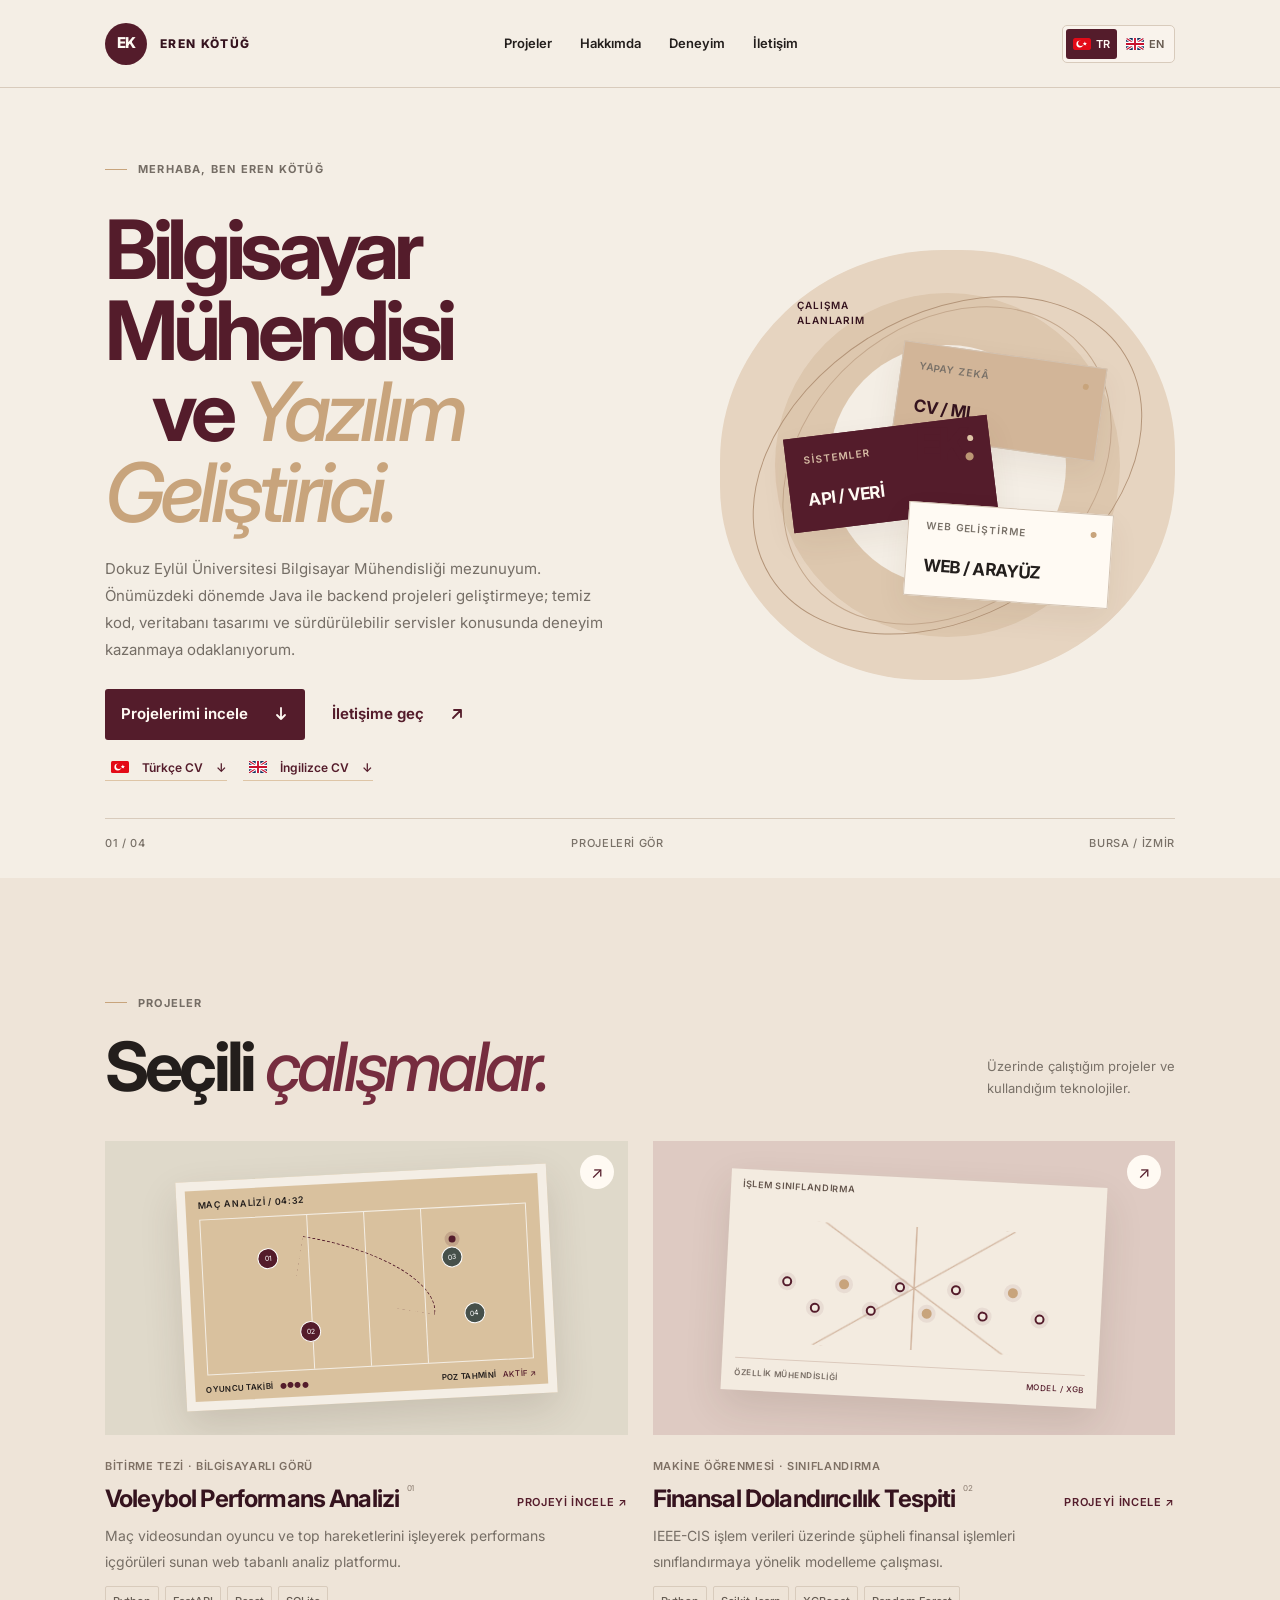
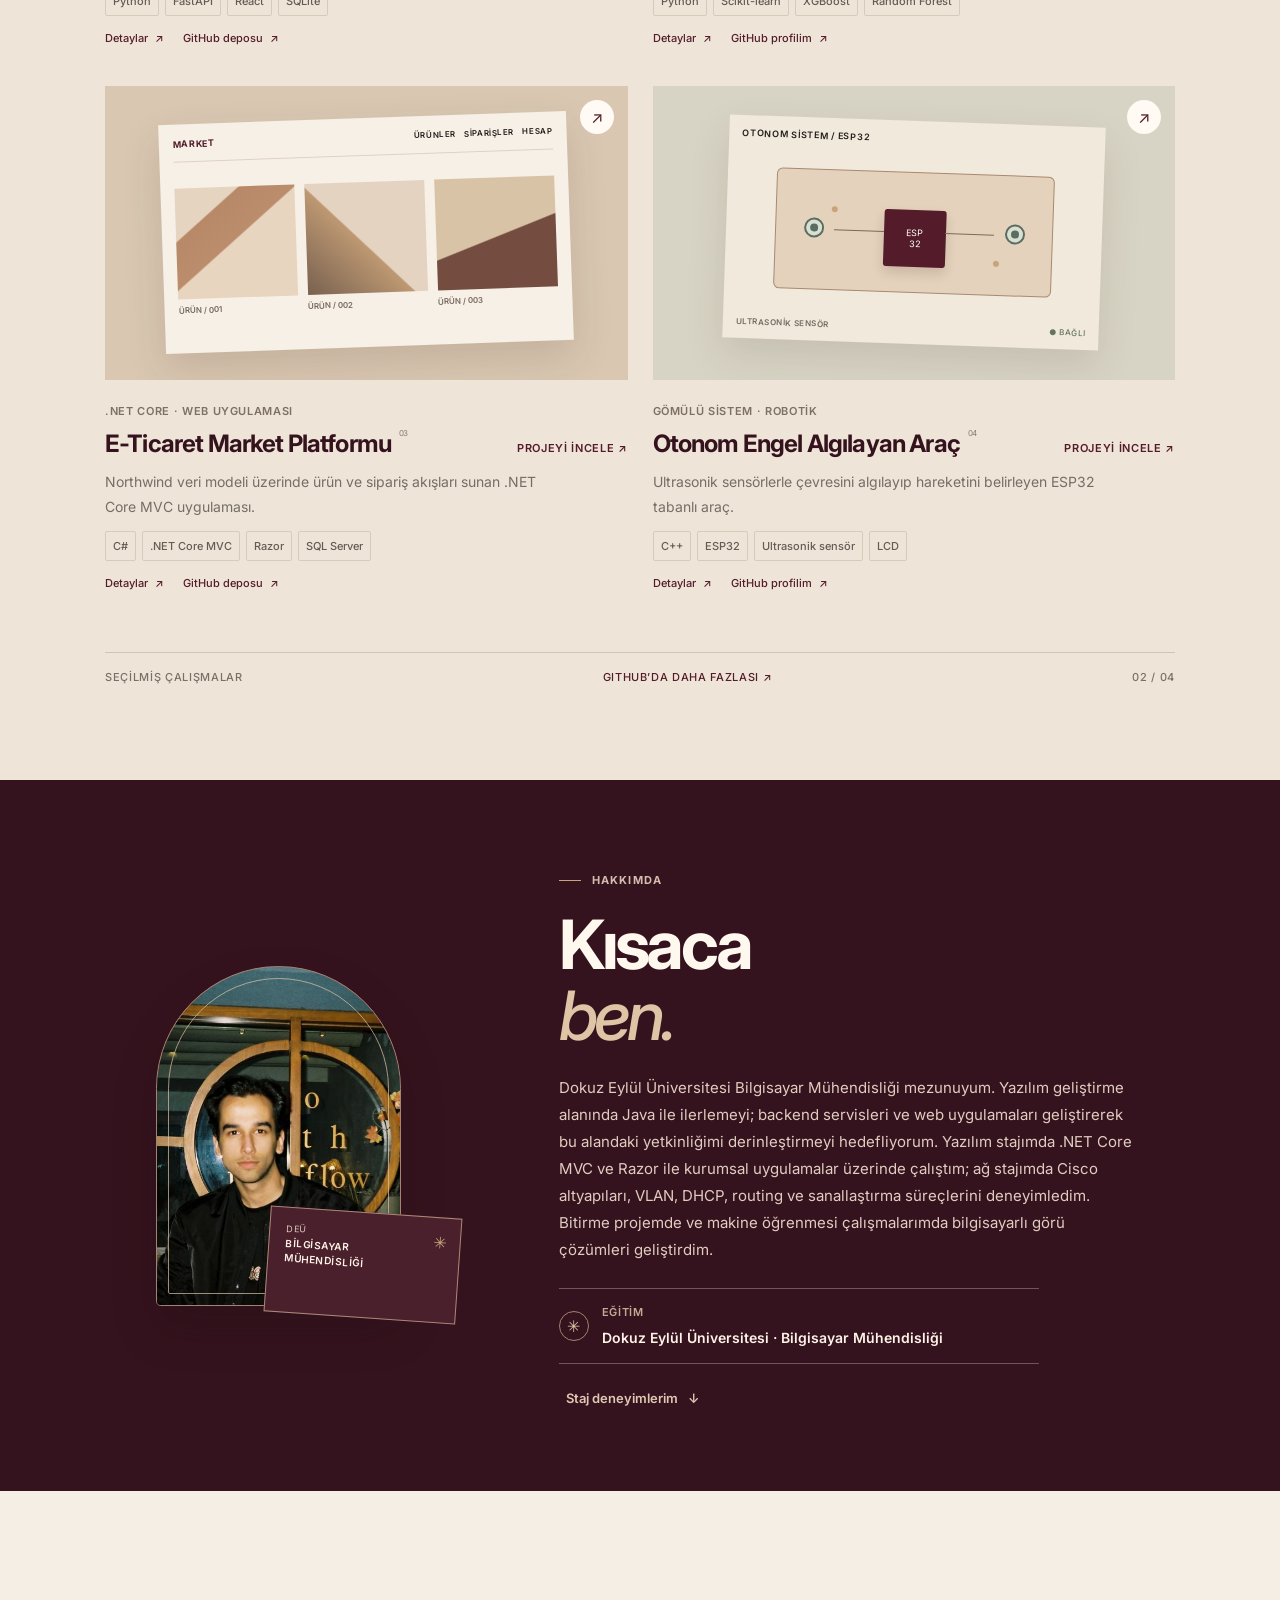
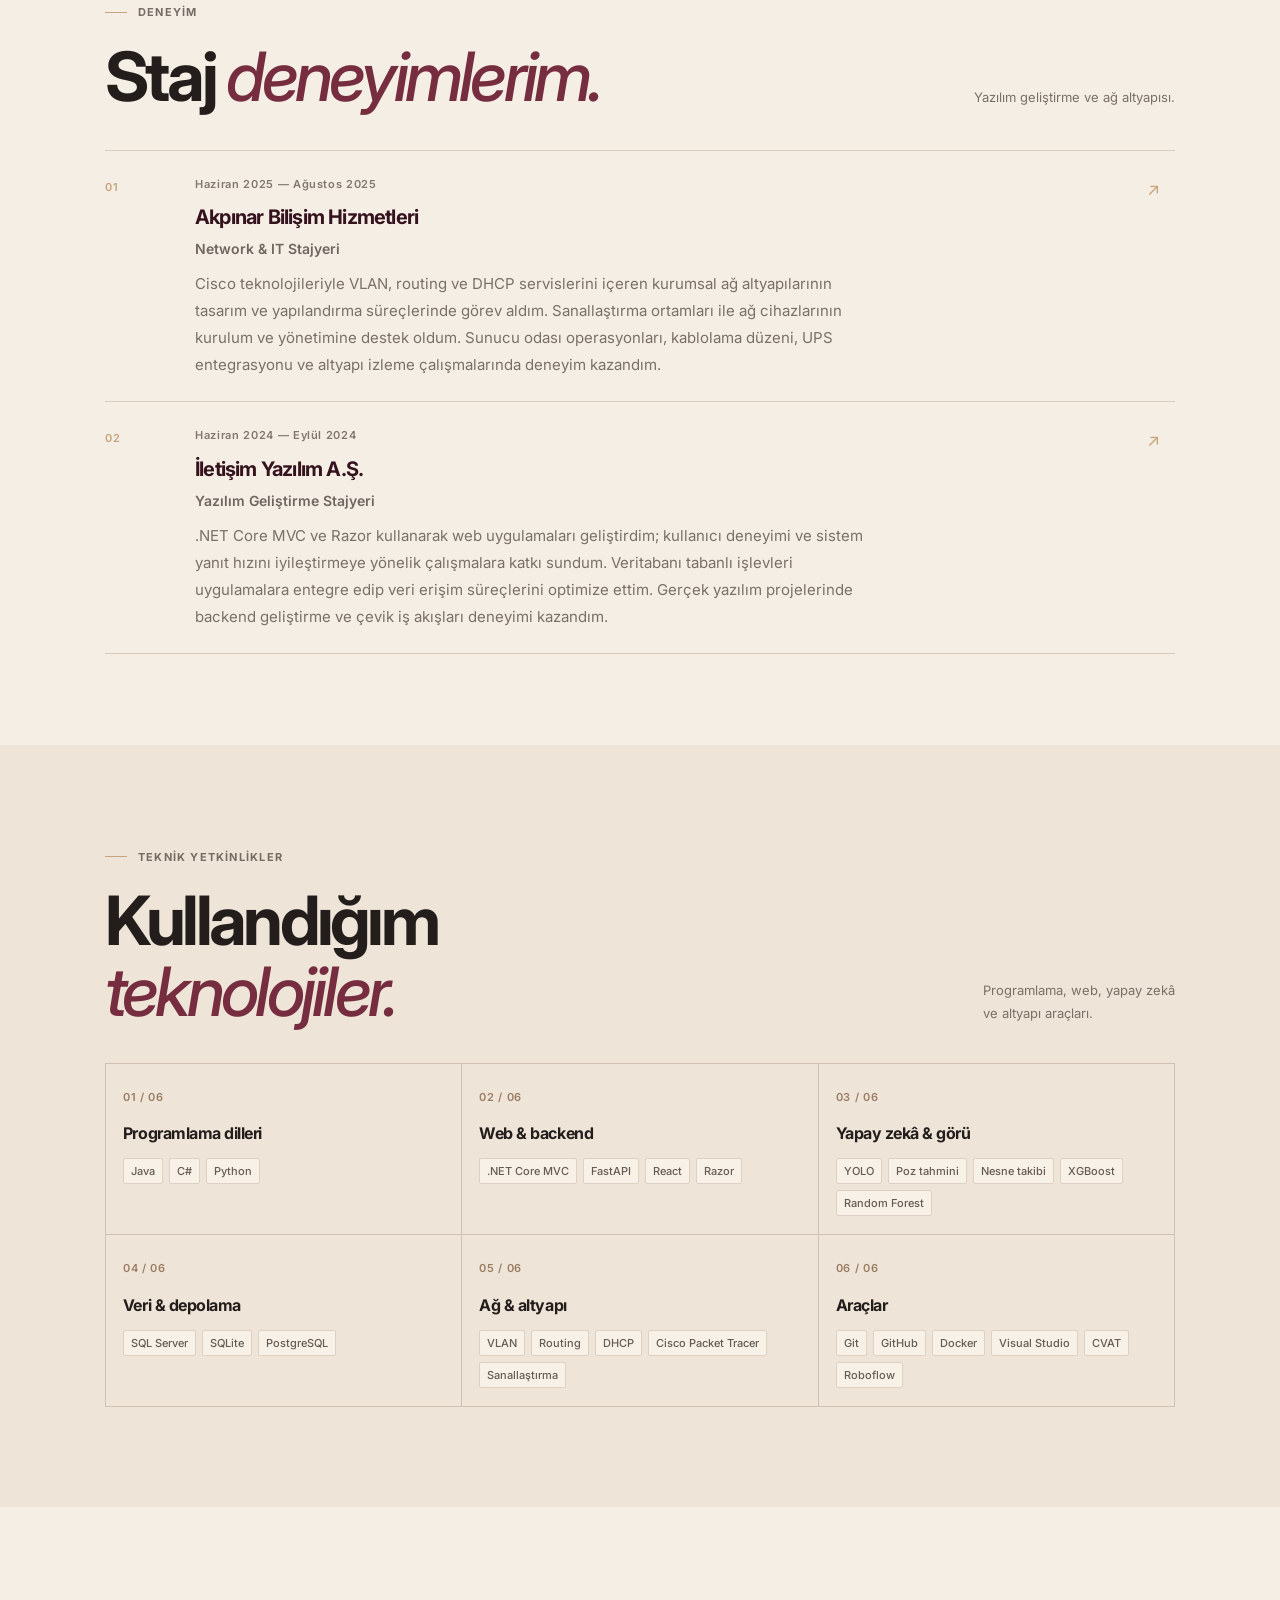
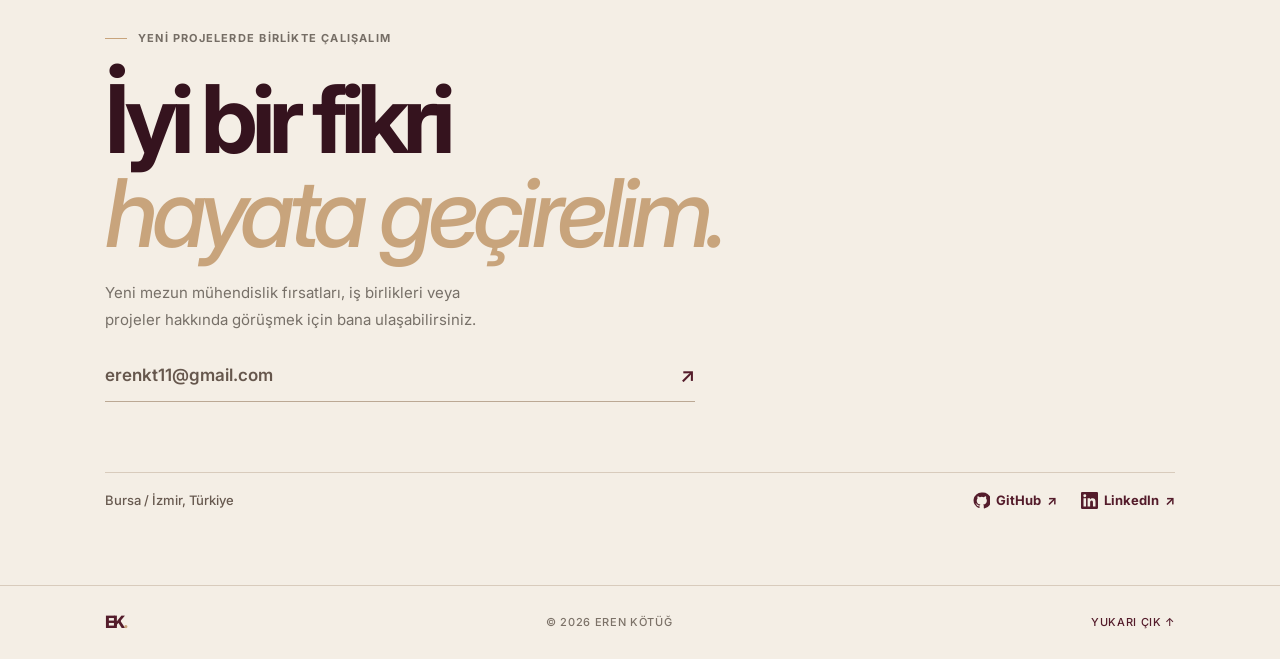
==== commit ef276de1: "Fix mobile CTA arrows and remove button outline" ====
--- a/index.html
+++ b/index.html
@@ -35,8 +35,8 @@
             <h1 data-i18n="heroTitle">Bilgisayar Mühendisi<br /><span class="headline-indent">ve <em>Yazılım Geliştirici.</em></span></h1>
             <p class="hero-description" data-content="intro"></p>
             <div class="hero-actions">
-              <a class="button button-primary" href="#work"><span data-i18n="workCta">Projelerimi incele</span><span>↘</span></a>
-              <a class="button button-outline" href="#contact"><span data-i18n="contactCta">İletişime geç</span><span>↗</span></a>
+              <a class="button button-primary" href="#work"><span data-i18n="workCta">Projelerimi incele</span><span class="button-arrow" aria-hidden="true"><svg viewBox="0 0 16 16" focusable="false"><path d="M8 2v11m0 0 4-4m-4 4-4-4" /></svg></span></a>
+              <a class="button button-outline" href="#contact"><span data-i18n="contactCta">İletişime geç</span><span class="button-arrow" aria-hidden="true"><svg viewBox="0 0 16 16" focusable="false"><path d="M4 12 12 4M5 4h7v7" /></svg></span></a>
             </div>
             <div class="hero-utility"><div class="resume-options">
               <a class="resume-inline" data-resume-tr href="public/Eren-Kotug-CV-TR.pdf" download><span class="resume-flag" data-flag="tr"></span><span data-i18n="resumeTr">Türkçe CV</span><span>↓</span></a>
--- a/styles.css
+++ b/styles.css
@@ -137,3 +137,6 @@
   .topbar .language-controls-placeholder{margin-left:4px}
   .topbar .language-toggle{margin-left:0}
 }
+.button-outline{border:0}
+.button-arrow{display:inline-flex;align-items:center;justify-content:center;flex:0 0 auto;color:currentColor}
+.button-arrow svg{display:block;width:16px;height:16px;overflow:visible;stroke:currentColor;fill:none;stroke-width:1.8;stroke-linecap:round;stroke-linejoin:round}
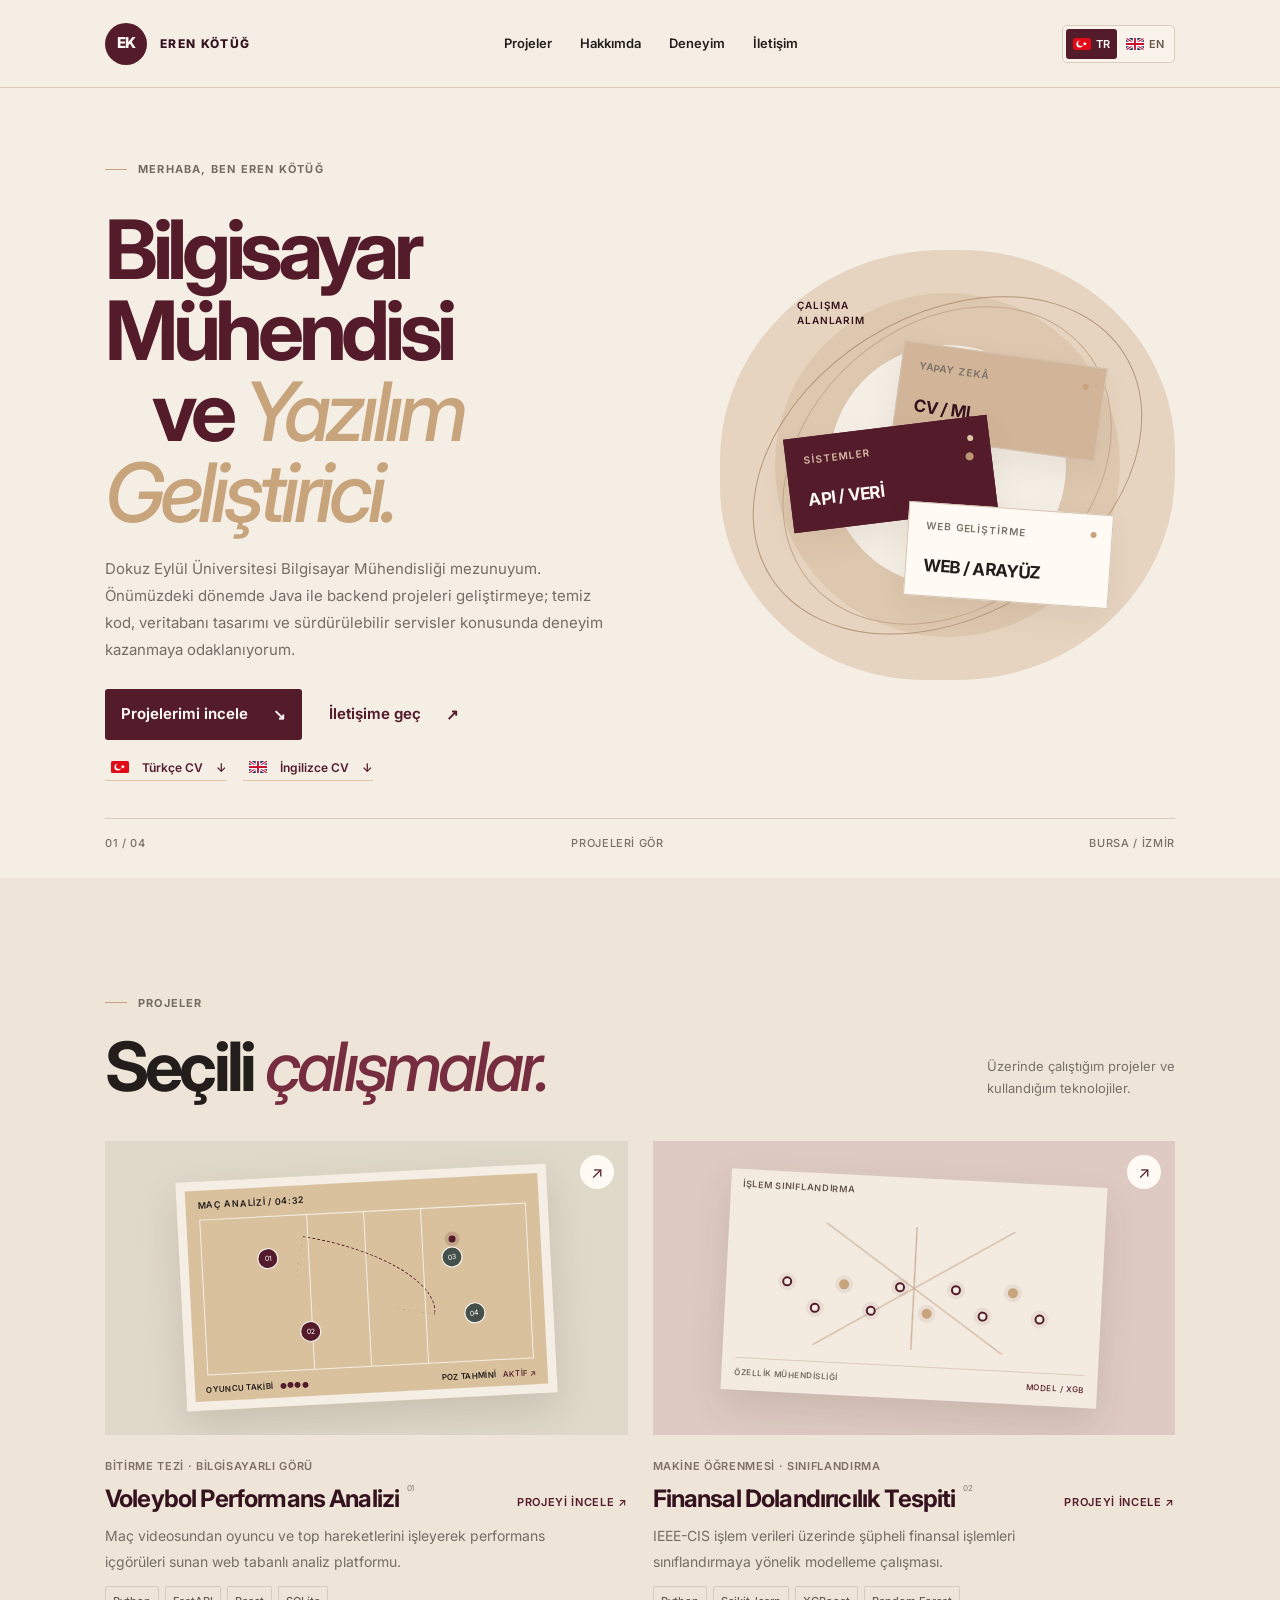
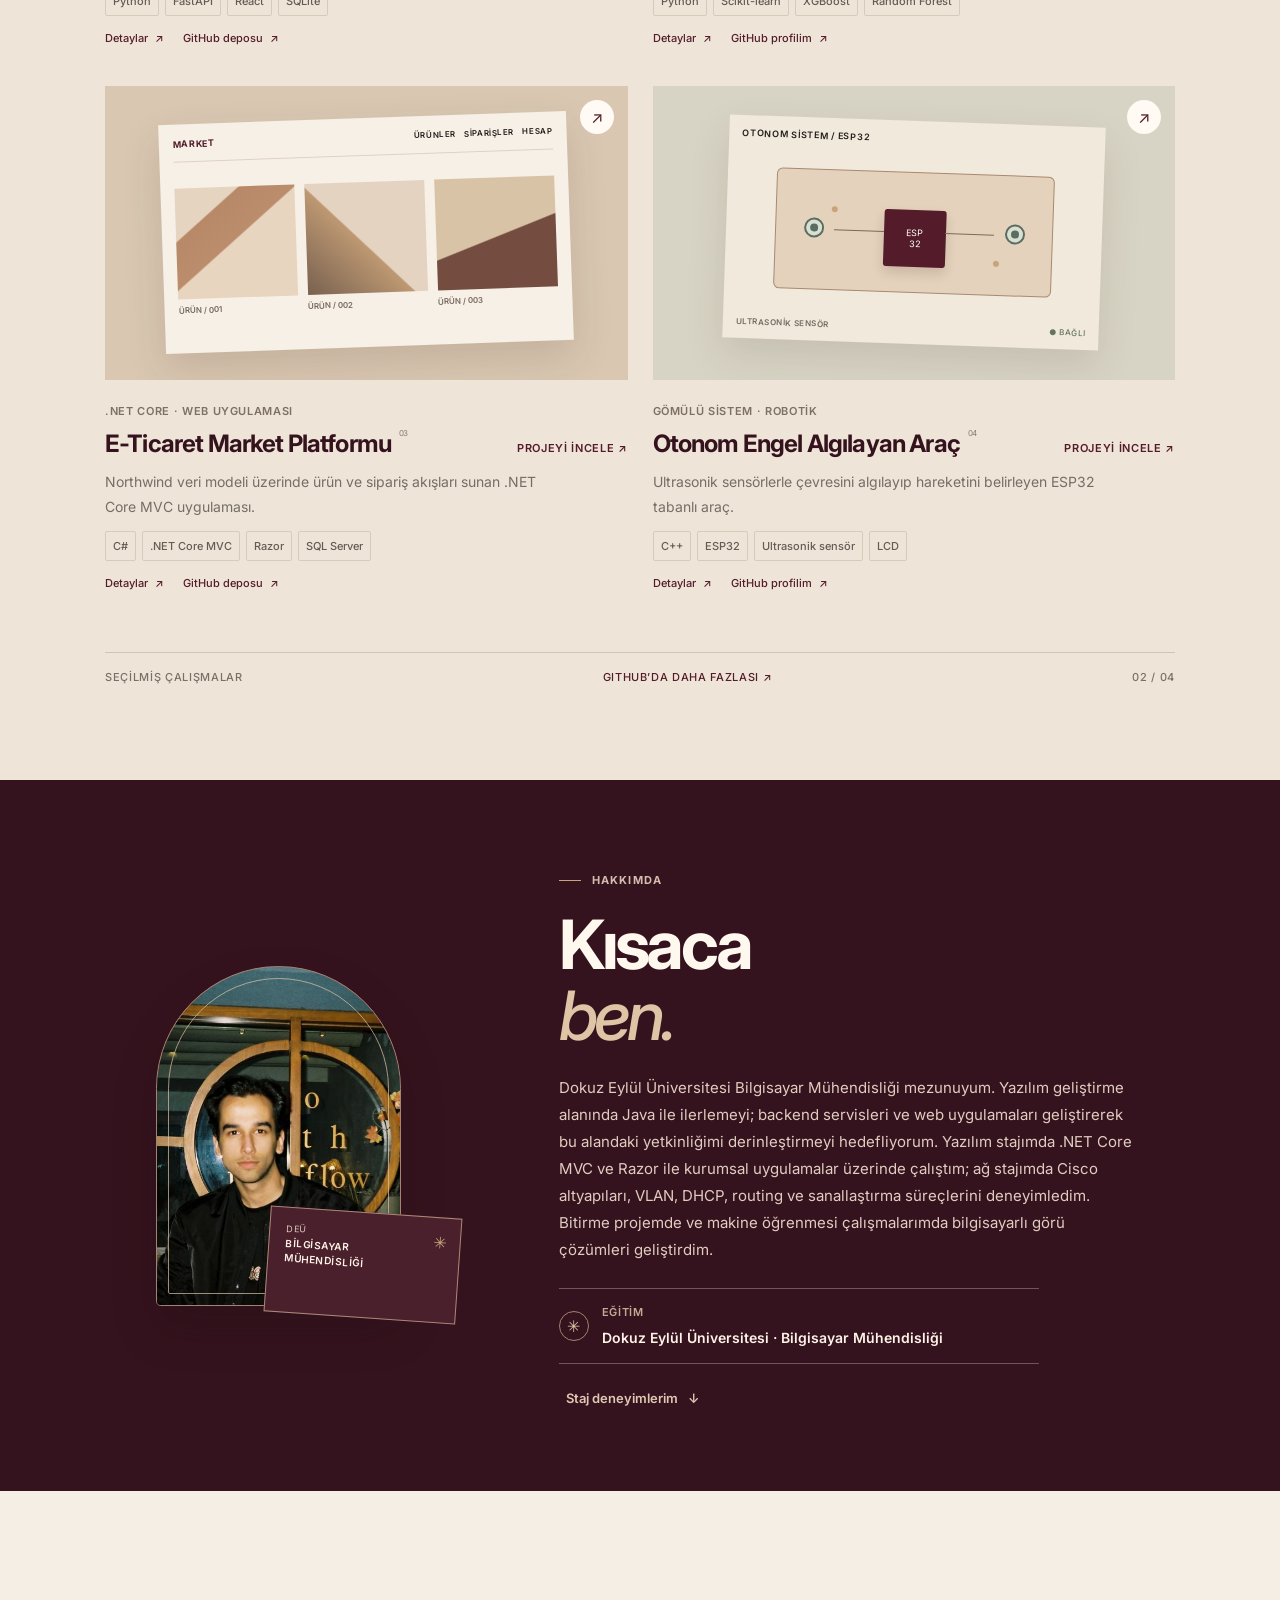
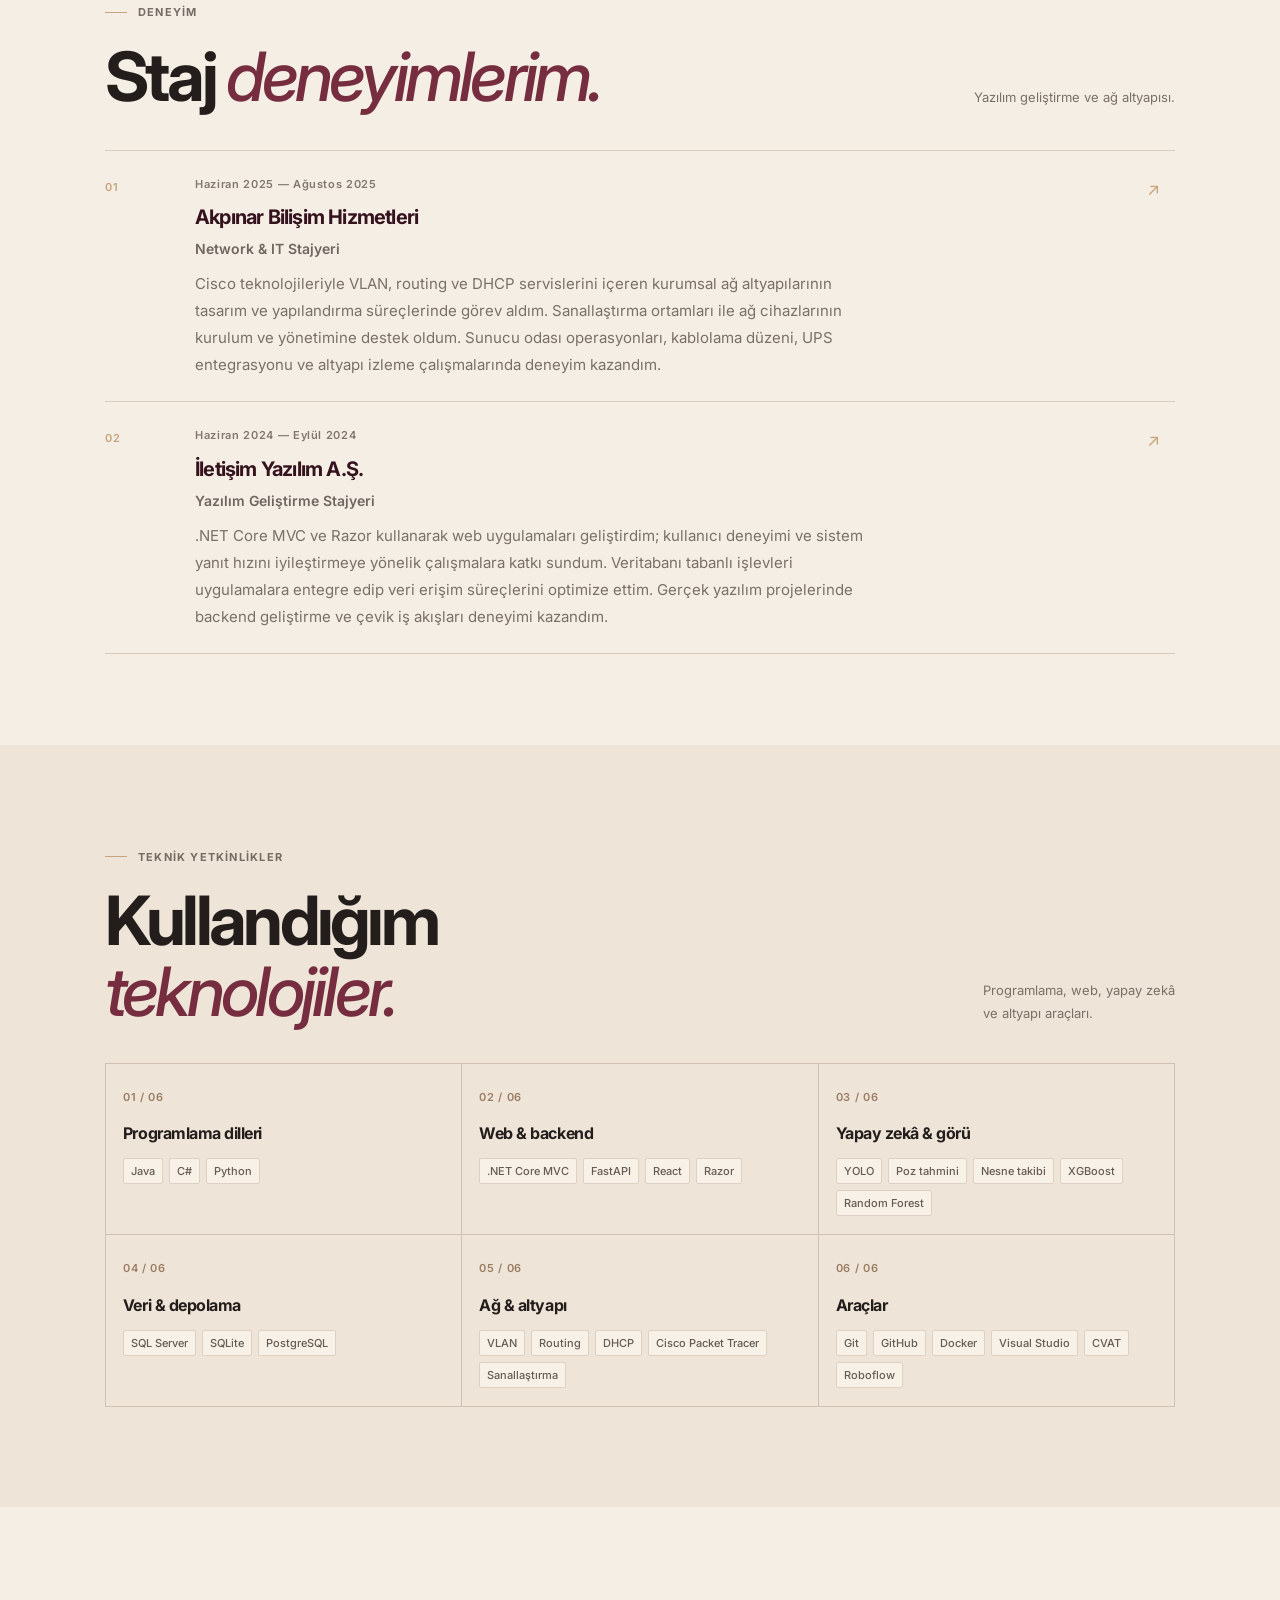
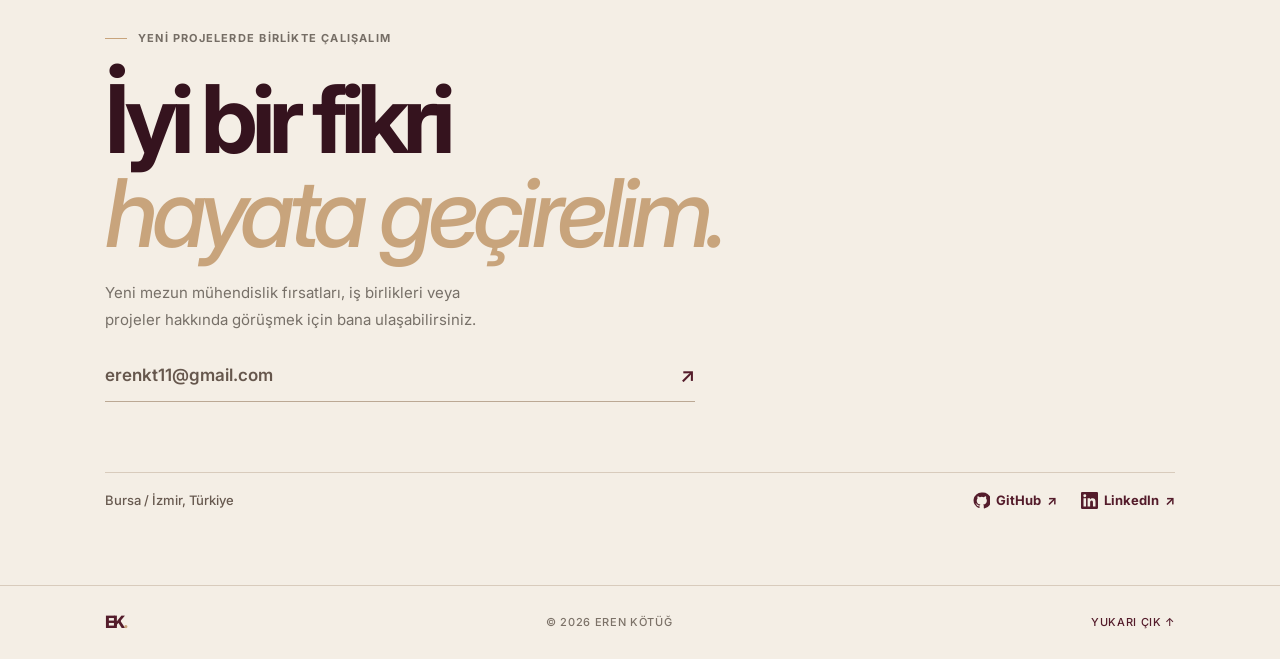
==== commit 51970236: "Use text-style arrows for mobile CTAs" ====
--- a/index.html
+++ b/index.html
@@ -35,8 +35,8 @@
             <h1 data-i18n="heroTitle">Bilgisayar Mühendisi<br /><span class="headline-indent">ve <em>Yazılım Geliştirici.</em></span></h1>
             <p class="hero-description" data-content="intro"></p>
             <div class="hero-actions">
-              <a class="button button-primary" href="#work"><span data-i18n="workCta">Projelerimi incele</span><span class="button-arrow" aria-hidden="true"><svg viewBox="0 0 16 16" focusable="false"><path d="M8 2v11m0 0 4-4m-4 4-4-4" /></svg></span></a>
-              <a class="button button-outline" href="#contact"><span data-i18n="contactCta">İletişime geç</span><span class="button-arrow" aria-hidden="true"><svg viewBox="0 0 16 16" focusable="false"><path d="M4 12 12 4M5 4h7v7" /></svg></span></a>
+              <a class="button button-primary" href="#work"><span data-i18n="workCta">Projelerimi incele</span><span class="button-arrow" aria-hidden="true">↘︎</span></a>
+              <a class="button button-outline" href="#contact"><span data-i18n="contactCta">İletişime geç</span><span class="button-arrow" aria-hidden="true">↗︎</span></a>
             </div>
             <div class="hero-utility"><div class="resume-options">
               <a class="resume-inline" data-resume-tr href="public/Eren-Kotug-CV-TR.pdf" download><span class="resume-flag" data-flag="tr"></span><span data-i18n="resumeTr">Türkçe CV</span><span>↓</span></a>
--- a/styles.css
+++ b/styles.css
@@ -138,5 +138,4 @@
   .topbar .language-toggle{margin-left:0}
 }
 .button-outline{border:0}
-.button-arrow{display:inline-flex;align-items:center;justify-content:center;flex:0 0 auto;color:currentColor}
-.button-arrow svg{display:block;width:16px;height:16px;overflow:visible;stroke:currentColor;fill:none;stroke-width:1.8;stroke-linecap:round;stroke-linejoin:round}
+.button-arrow{display:inline-flex;align-items:center;justify-content:center;flex:0 0 auto;color:currentColor;font-family:Arial,sans-serif;font-size:17px;line-height:1;font-variant-emoji:text}
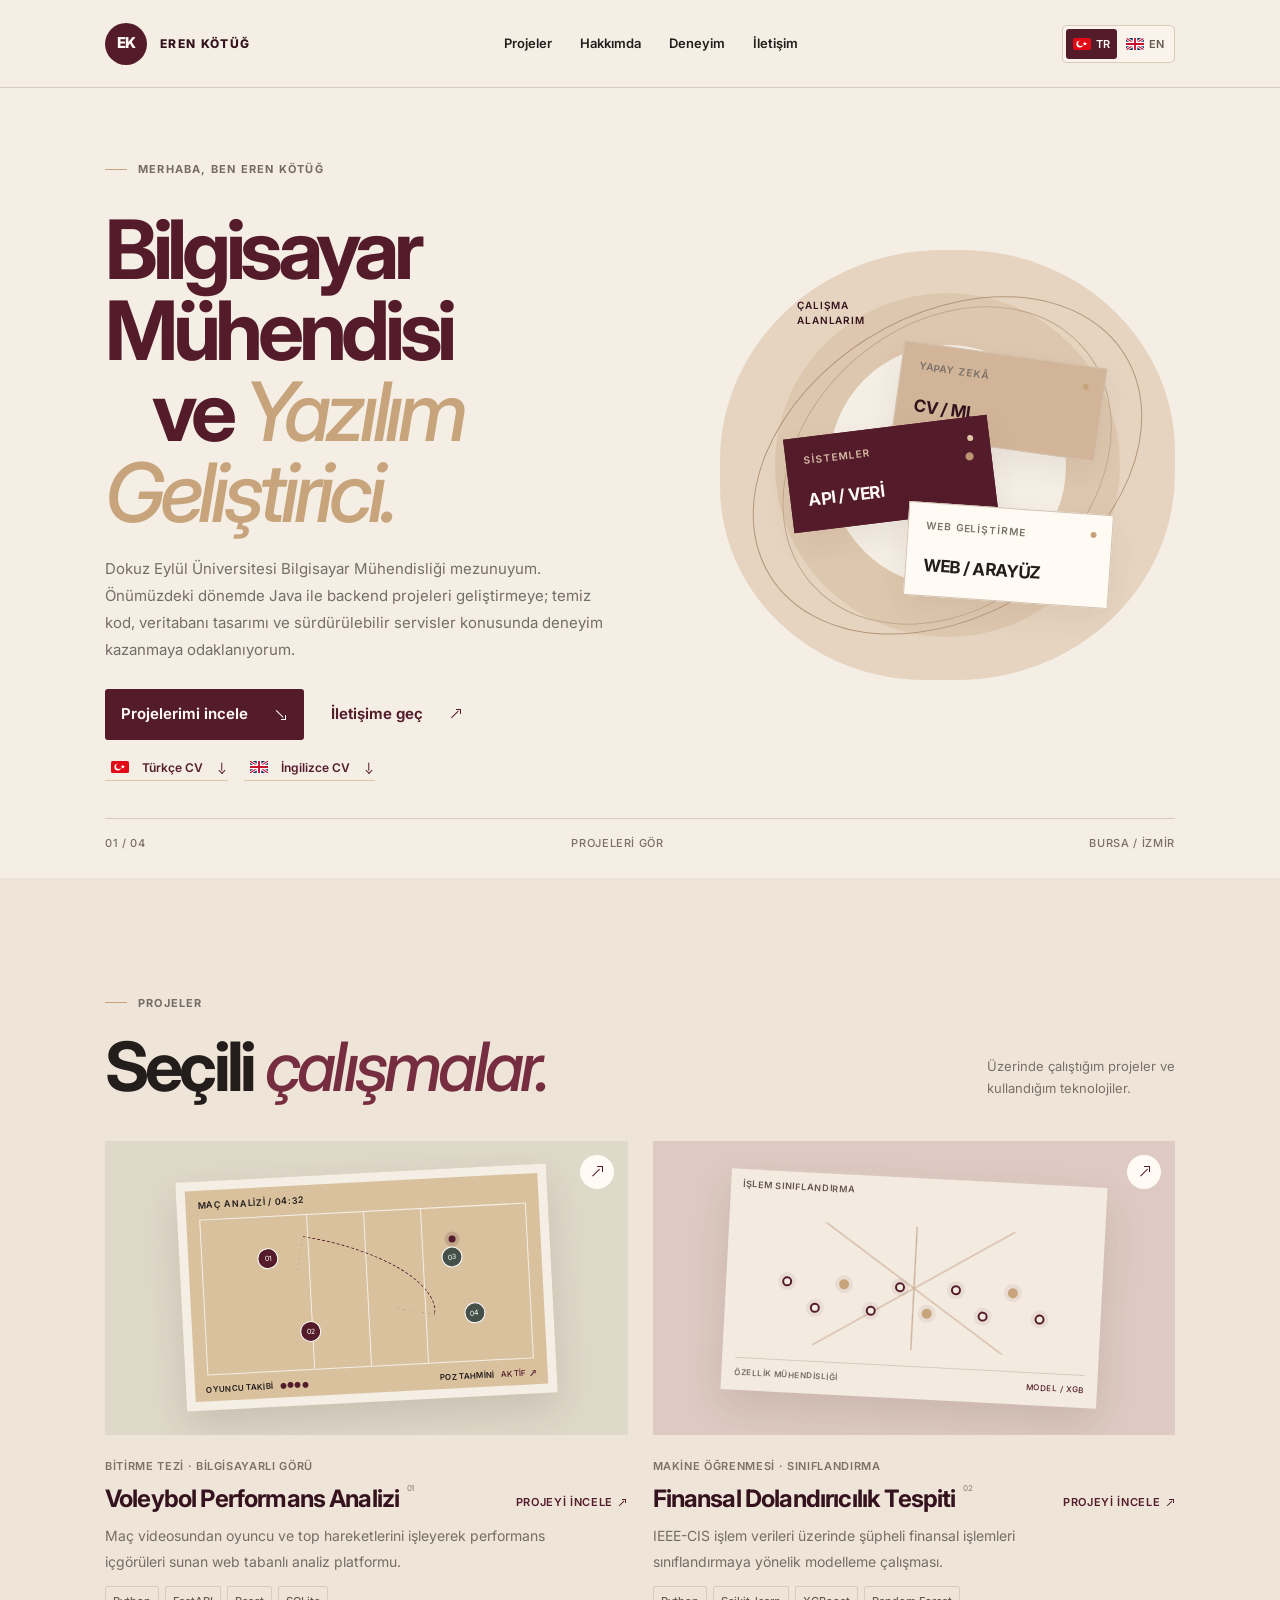
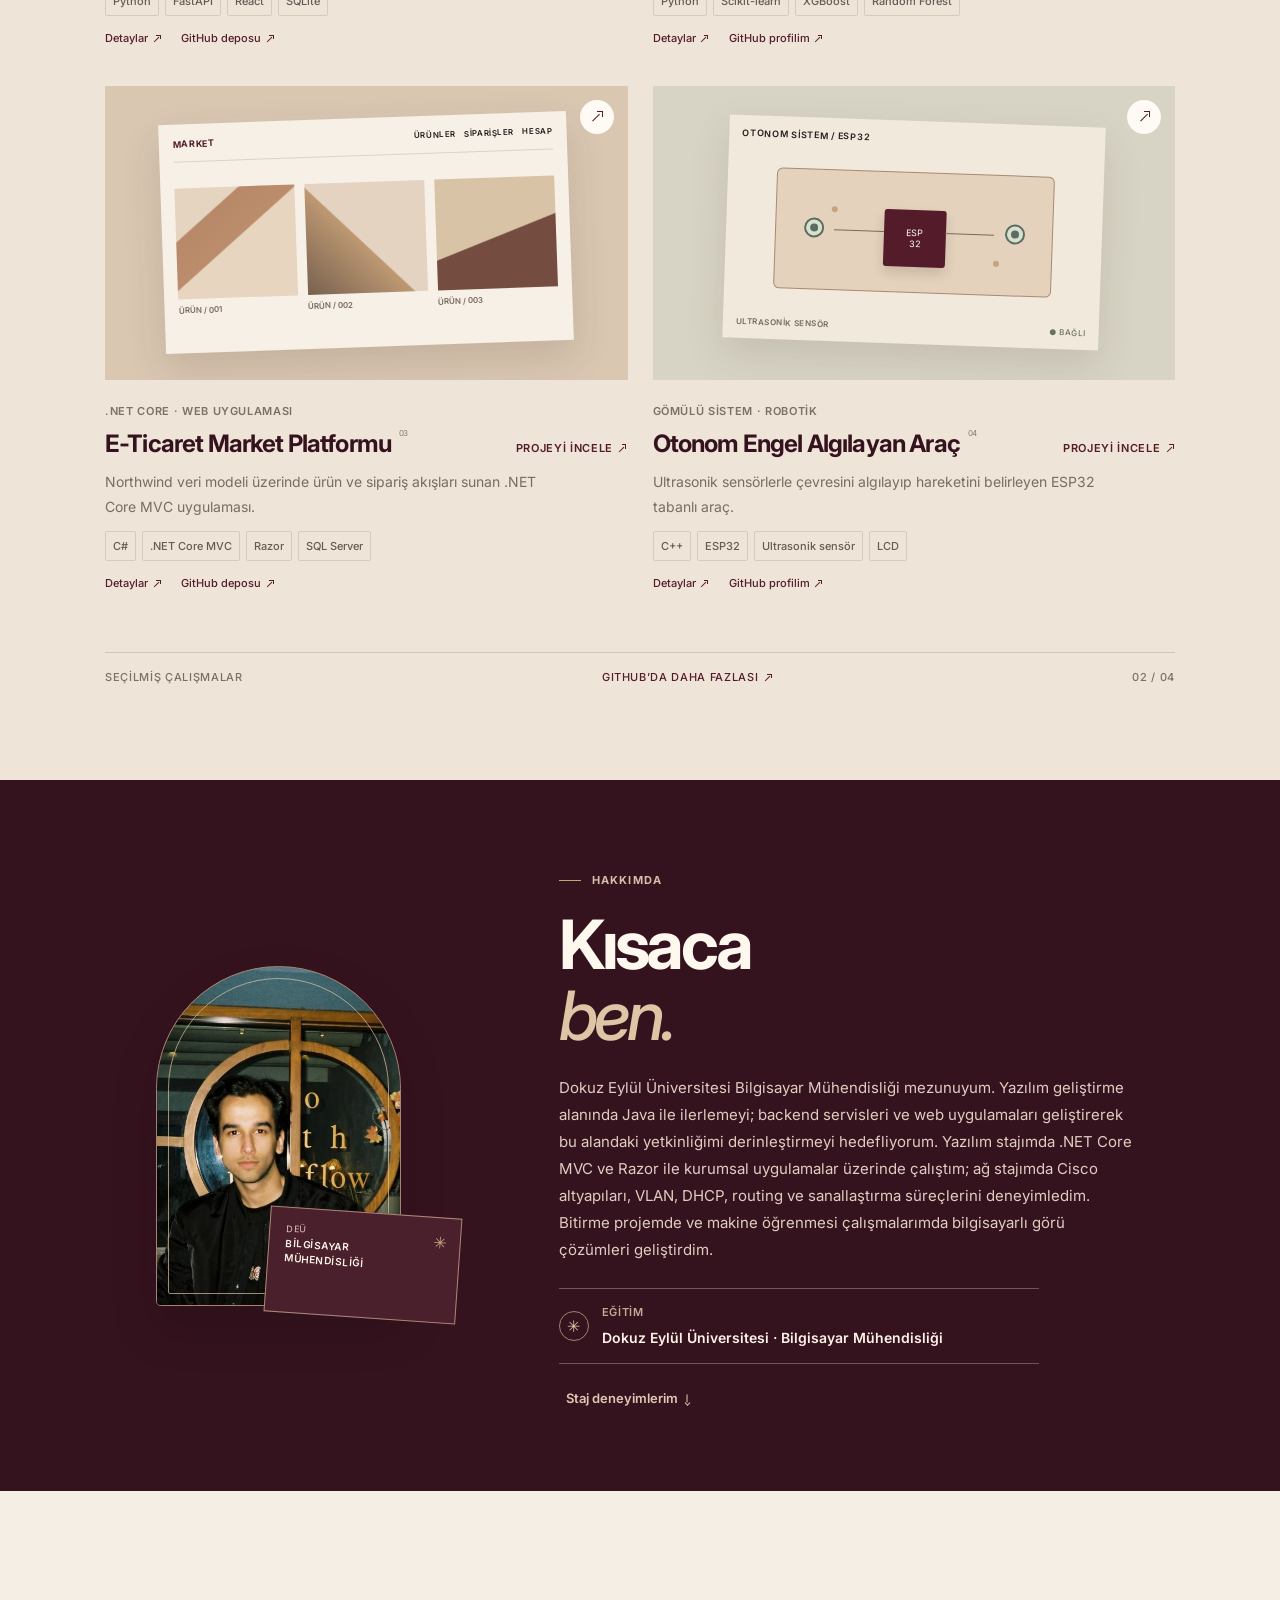
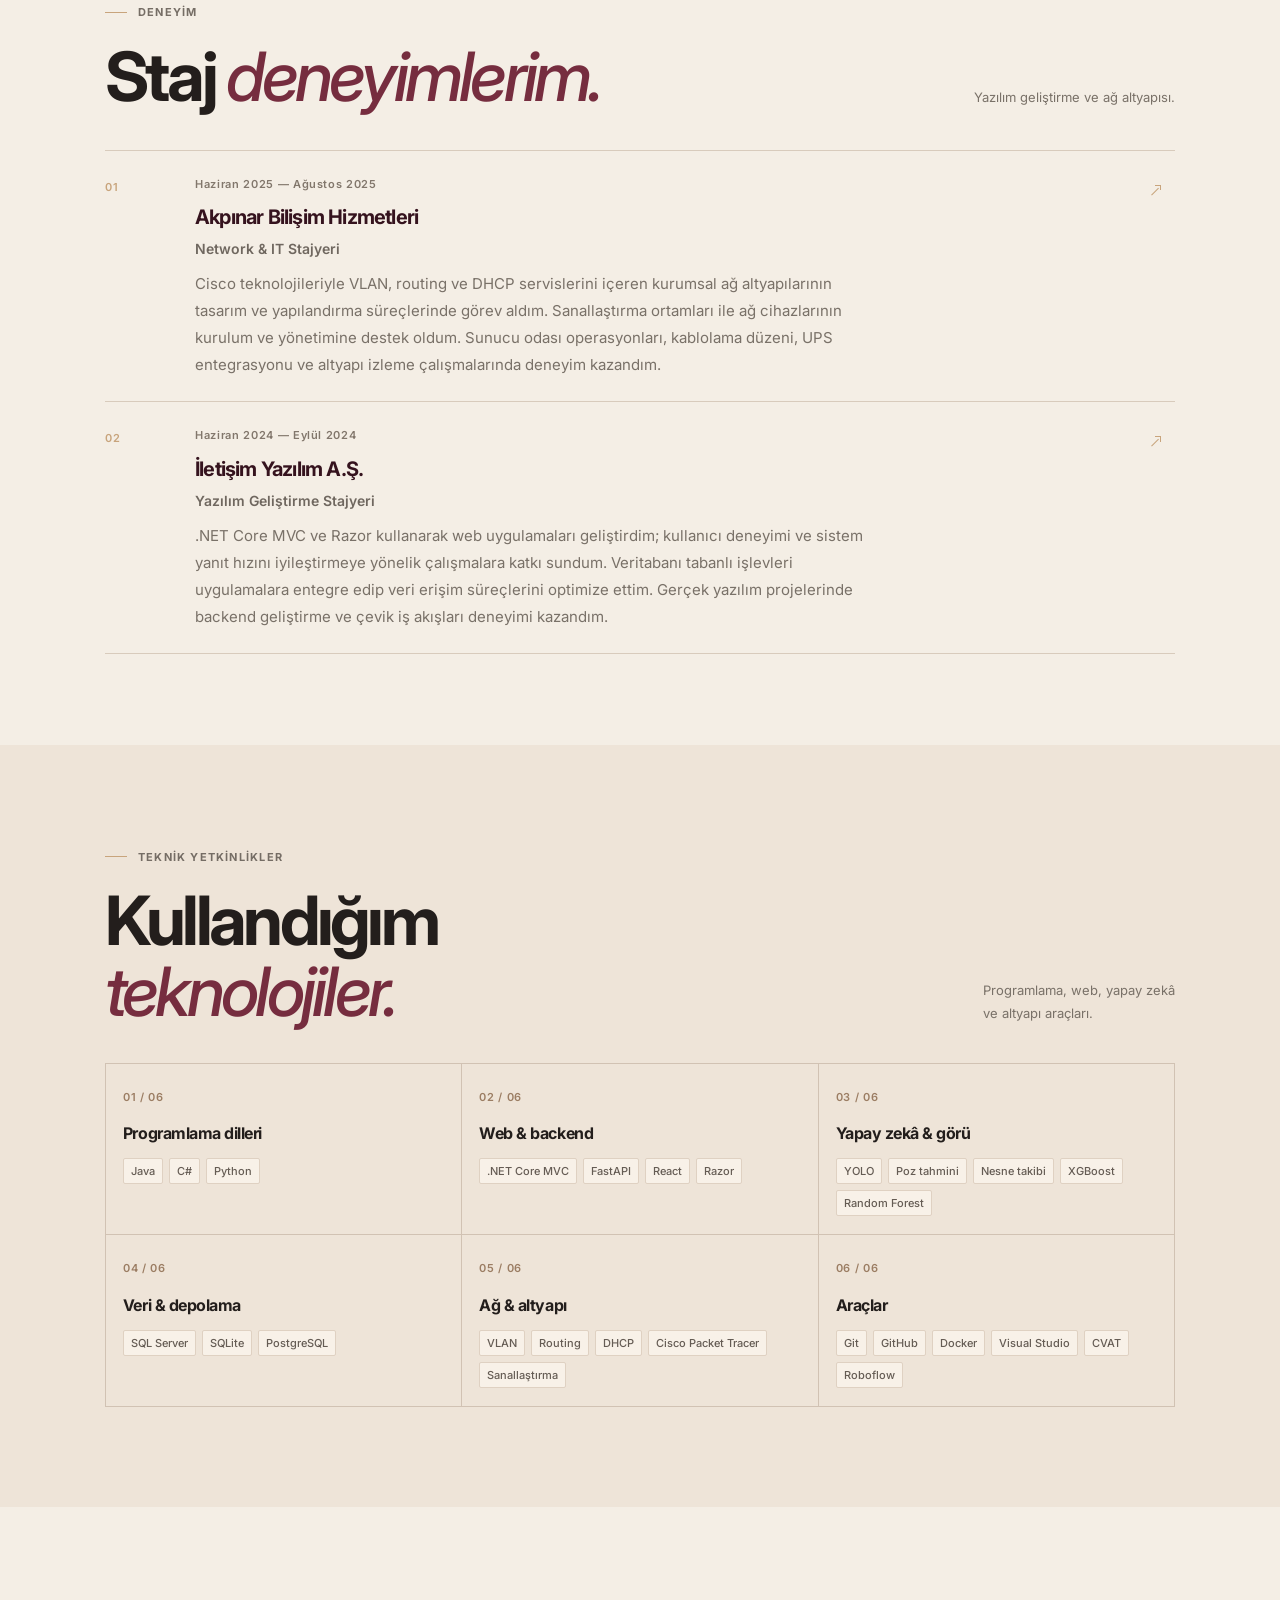
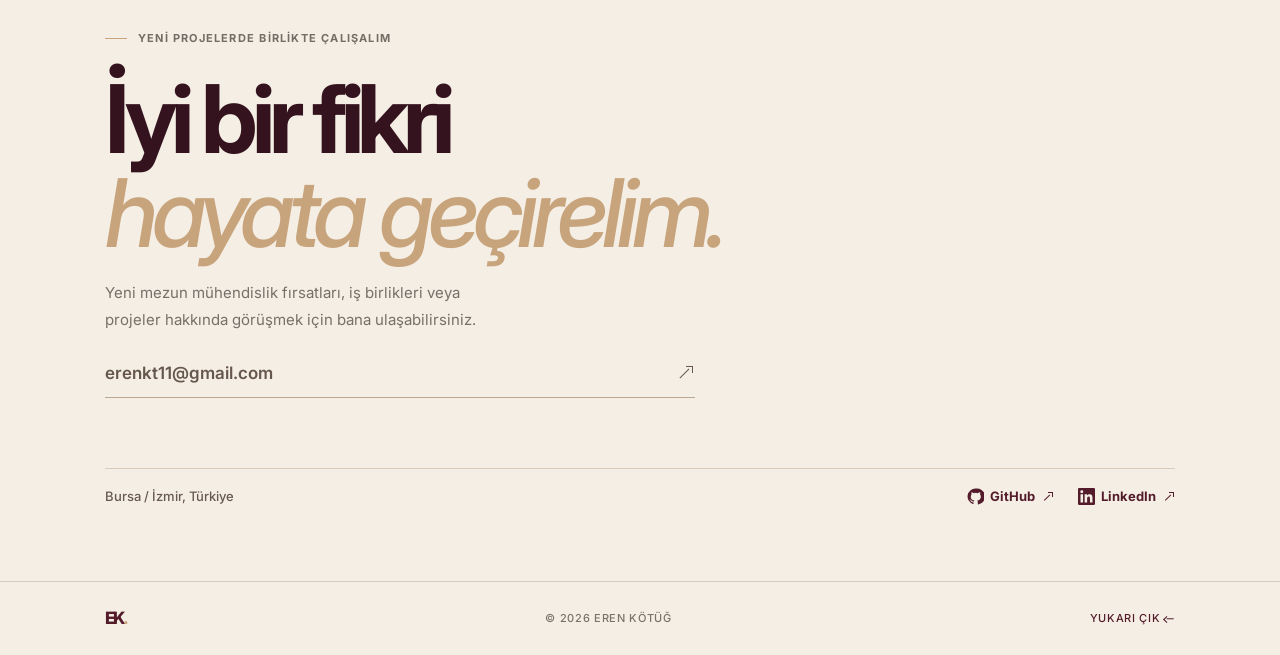
==== commit f27645b6: "Replace interface arrows with CSS icons" ====
--- a/index.html
+++ b/index.html
@@ -35,12 +35,12 @@
             <h1 data-i18n="heroTitle">Bilgisayar Mühendisi<br /><span class="headline-indent">ve <em>Yazılım Geliştirici.</em></span></h1>
             <p class="hero-description" data-content="intro"></p>
             <div class="hero-actions">
-              <a class="button button-primary" href="#work"><span data-i18n="workCta">Projelerimi incele</span><span class="button-arrow" aria-hidden="true">↘︎</span></a>
-              <a class="button button-outline" href="#contact"><span data-i18n="contactCta">İletişime geç</span><span class="button-arrow" aria-hidden="true">↗︎</span></a>
+              <a class="button button-primary" href="#work"><span data-i18n="workCta">Projelerimi incele</span><span class="button-arrow arrow-mark arrow-down-right" aria-hidden="true"></span></a>
+              <a class="button button-outline" href="#contact"><span data-i18n="contactCta">İletişime geç</span><span class="button-arrow arrow-mark" aria-hidden="true"></span></a>
             </div>
             <div class="hero-utility"><div class="resume-options">
-              <a class="resume-inline" data-resume-tr href="public/Eren-Kotug-CV-TR.pdf" download><span class="resume-flag" data-flag="tr"></span><span data-i18n="resumeTr">Türkçe CV</span><span>↓</span></a>
-              <a class="resume-inline" data-resume-en href="public/Eren-Kotug-CV-EN.pdf" download><span class="resume-flag" data-flag="en"></span><span data-i18n="resumeEn">İngilizce CV</span><span>↓</span></a>
+              <a class="resume-inline" data-resume-tr href="public/Eren-Kotug-CV-TR.pdf" download><span class="resume-flag" data-flag="tr"></span><span data-i18n="resumeTr">Türkçe CV</span><span class="arrow-mark arrow-down" aria-hidden="true"></span></a>
+              <a class="resume-inline" data-resume-en href="public/Eren-Kotug-CV-EN.pdf" download><span class="resume-flag" data-flag="en"></span><span data-i18n="resumeEn">İngilizce CV</span><span class="arrow-mark arrow-down" aria-hidden="true"></span></a>
             </div></div>
           </div>
           <div class="hero-art" aria-label="Backend, yapay zekâ ve web arayüzünü temsil eden katmanlı grafik" data-i18n-aria="heroArt" role="img">
@@ -57,13 +57,13 @@
         <section id="work" class="work-section section-wrap">
           <div class="section-heading"><div><p class="eyebrow"><span class="eyebrow-line"></span> <span data-i18n="workEyebrow">PROJELER</span></p><h2 data-i18n="workTitle">Seçili <em>çalışmalar.</em></h2></div><p class="section-note" data-i18n="workNote">Üzerinde çalıştığım projeler ve<br />kullandığım teknolojiler.</p></div>
           <div class="project-grid" id="project-grid"></div>
-          <div class="work-bottom"><span data-i18n="workBottom">SEÇİLMİŞ ÇALIŞMALAR</span><a href="https://github.com/erenkotug" target="_blank" rel="noreferrer"><span data-i18n="moreGithub">GITHUB’DA DAHA FAZLASI</span> ↗</a><span>02 / 04</span></div>
+          <div class="work-bottom"><span data-i18n="workBottom">SEÇİLMİŞ ÇALIŞMALAR</span><a href="https://github.com/erenkotug" target="_blank" rel="noreferrer"><span data-i18n="moreGithub">GITHUB’DA DAHA FAZLASI</span> <i class="arrow-mark" aria-hidden="true"></i></a><span>02 / 04</span></div>
         </section>
 
         <section id="about" class="about-section">
           <div class="section-wrap about-inner">
             <div class="about-aside"><div class="portrait-frame"><img class="portrait-image" src="public/eren-kotug.png" alt="Eren Kötüğ" data-i18n-alt="photoAlt" /></div><div class="about-stamp" data-i18n="aboutStamp">DEÜ<br /><b>BİLGİSAYAR<br />MÜHENDİSLİĞİ</b><i>✳</i></div></div>
-            <div class="about-copy"><p class="eyebrow"><span class="eyebrow-line"></span> <span data-i18n="aboutEyebrow">HAKKIMDA</span></p><h2 data-i18n="aboutTitle">Kısaca<br /><em>ben.</em></h2><div class="about-description" data-content="about"></div><div class="education-line"><span class="education-icon">✳</span><div><small data-i18n="education">EĞİTİM</small><b data-content="education"></b></div></div><a class="text-link" href="#experience"><span data-i18n="internshipLink">Staj deneyimlerim</span> <span>↓</span></a></div>
+            <div class="about-copy"><p class="eyebrow"><span class="eyebrow-line"></span> <span data-i18n="aboutEyebrow">HAKKIMDA</span></p><h2 data-i18n="aboutTitle">Kısaca<br /><em>ben.</em></h2><div class="about-description" data-content="about"></div><div class="education-line"><span class="education-icon">✳</span><div><small data-i18n="education">EĞİTİM</small><b data-content="education"></b></div></div><a class="text-link" href="#experience"><span data-i18n="internshipLink">Staj deneyimlerim</span> <i class="arrow-mark arrow-down" aria-hidden="true"></i></a></div>
           </div>
         </section>
 
@@ -77,9 +77,9 @@
           <div class="skills-grid" id="skills-grid"></div>
         </section>
 
-        <section id="contact" class="contact-section section-wrap"><p class="eyebrow"><span class="eyebrow-line"></span> <span data-i18n="contactEyebrow">YENİ PROJELERDE BİRLİKTE ÇALIŞALIM</span></p><h2 data-i18n="contactTitle">İyi bir fikri<br /><em>hayata geçirelim.</em></h2><p class="contact-intro" data-i18n="contactIntro">Yeni mezun mühendislik fırsatları, iş birlikleri veya projeler hakkında görüşmek için bana ulaşabilirsiniz.</p><a class="contact-link" data-email-link href="mailto:erenkt11@gmail.com"><span data-email></span><span class="contact-arrow">↗</span></a><div class="contact-meta"><span data-location></span><div id="social-links"></div></div></section>
+        <section id="contact" class="contact-section section-wrap"><p class="eyebrow"><span class="eyebrow-line"></span> <span data-i18n="contactEyebrow">YENİ PROJELERDE BİRLİKTE ÇALIŞALIM</span></p><h2 data-i18n="contactTitle">İyi bir fikri<br /><em>hayata geçirelim.</em></h2><p class="contact-intro" data-i18n="contactIntro">Yeni mezun mühendislik fırsatları, iş birlikleri veya projeler hakkında görüşmek için bana ulaşabilirsiniz.</p><a class="contact-link" data-email-link href="mailto:erenkt11@gmail.com"><span data-email></span><span class="contact-arrow arrow-mark" aria-hidden="true"></span></a><div class="contact-meta"><span data-location></span><div id="social-links"></div></div></section>
       </main>
-      <footer class="footer section-wrap"><a class="footer-mark" href="#top">EK<span>.</span></a><span>© <span id="year"></span> <span data-i18n="footerName">EREN KÖTÜĞ</span></span><a href="#top"><span data-i18n="footerTop">YUKARI ÇIK</span> ↑</a></footer>
+      <footer class="footer section-wrap"><a class="footer-mark" href="#top">EK<span>.</span></a><span>© <span id="year"></span> <span data-i18n="footerName">EREN KÖTÜĞ</span></span><a href="#top"><span data-i18n="footerTop">YUKARI ÇIK</span> <i class="arrow-mark arrow-up" aria-hidden="true"></i></a></footer>
     </div>
   </body>
 </html>
--- a/styles.css
+++ b/styles.css
@@ -139,3 +139,9 @@
 }
 .button-outline{border:0}
 .button-arrow{display:inline-flex;align-items:center;justify-content:center;flex:0 0 auto;color:currentColor;font-family:Arial,sans-serif;font-size:17px;line-height:1;font-variant-emoji:text}
+
+.arrow-mark{display:inline-block;position:relative;width:1em;height:1em;flex:0 0 1em;vertical-align:middle;color:currentColor}
+.arrow-mark::before{content:"";position:absolute;left:16%;top:50%;width:64%;border-top:1.5px solid currentColor;transform:rotate(-45deg);transform-origin:center}
+.arrow-mark::after{content:"";position:absolute;right:12%;top:12%;width:30%;height:30%;border-top:1.5px solid currentColor;border-right:1.5px solid currentColor}
+.arrow-right{transform:rotate(-45deg)}.arrow-down{transform:rotate(135deg)}.arrow-up{transform:rotate(-135deg)}.arrow-up-left{transform:rotate(-90deg)}.arrow-down-right{transform:rotate(90deg)}
+.button-arrow{font-size:17px;line-height:1}.project-open .arrow-mark{font-size:16px}.experience-arrow .arrow-mark{font-size:16px}.contact-arrow{font-size:20px}
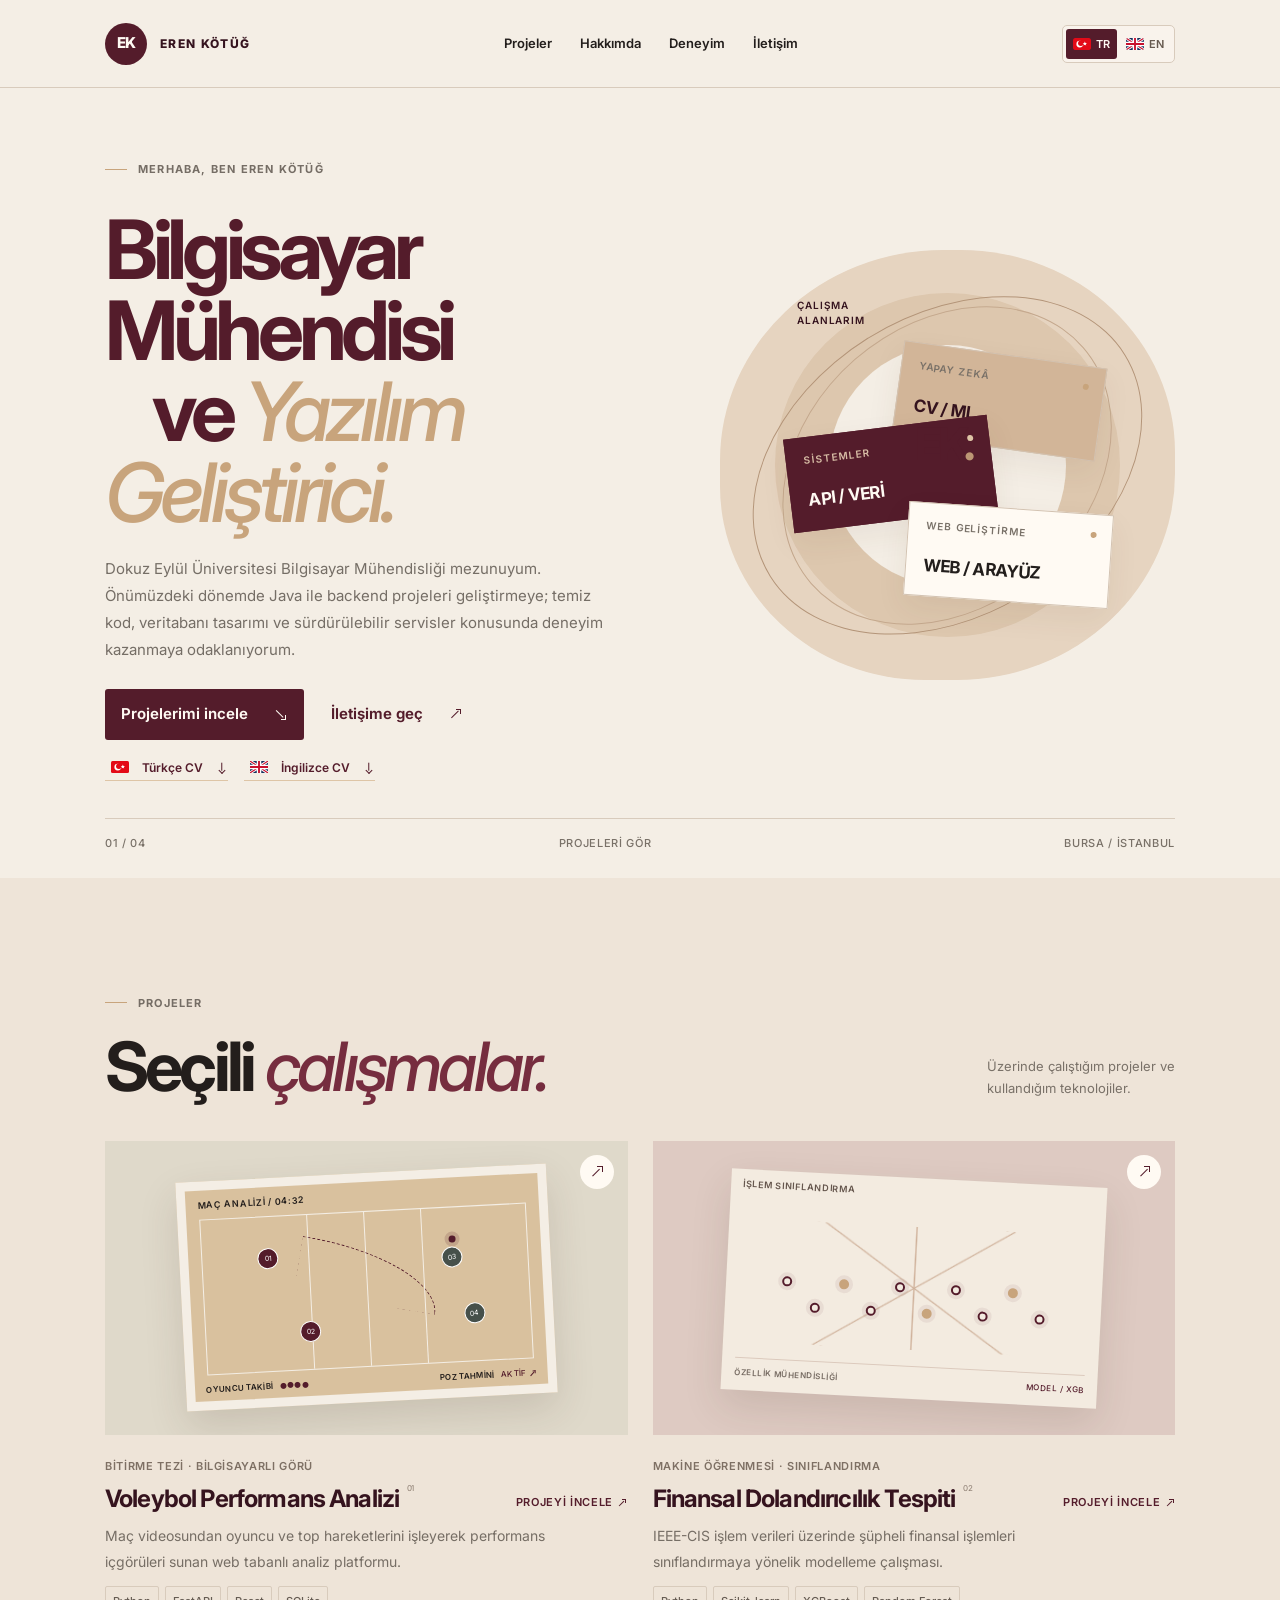
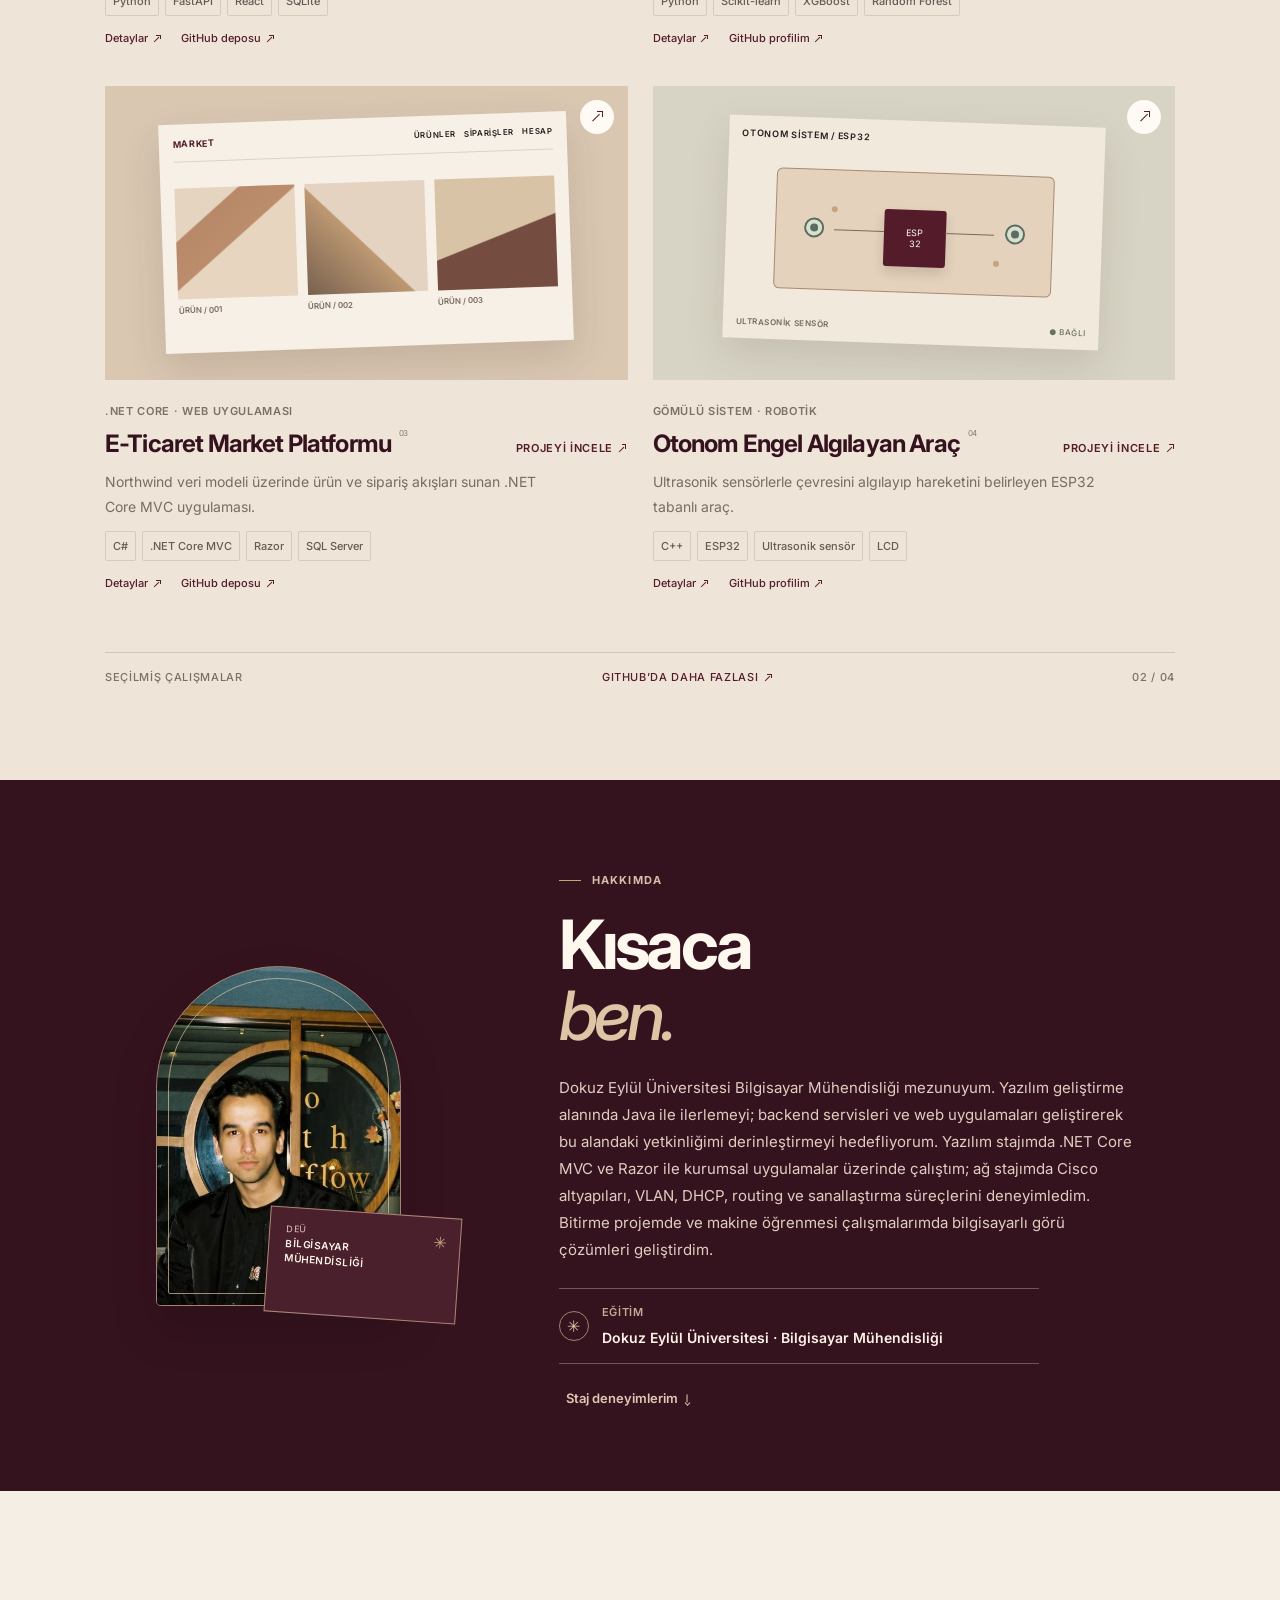
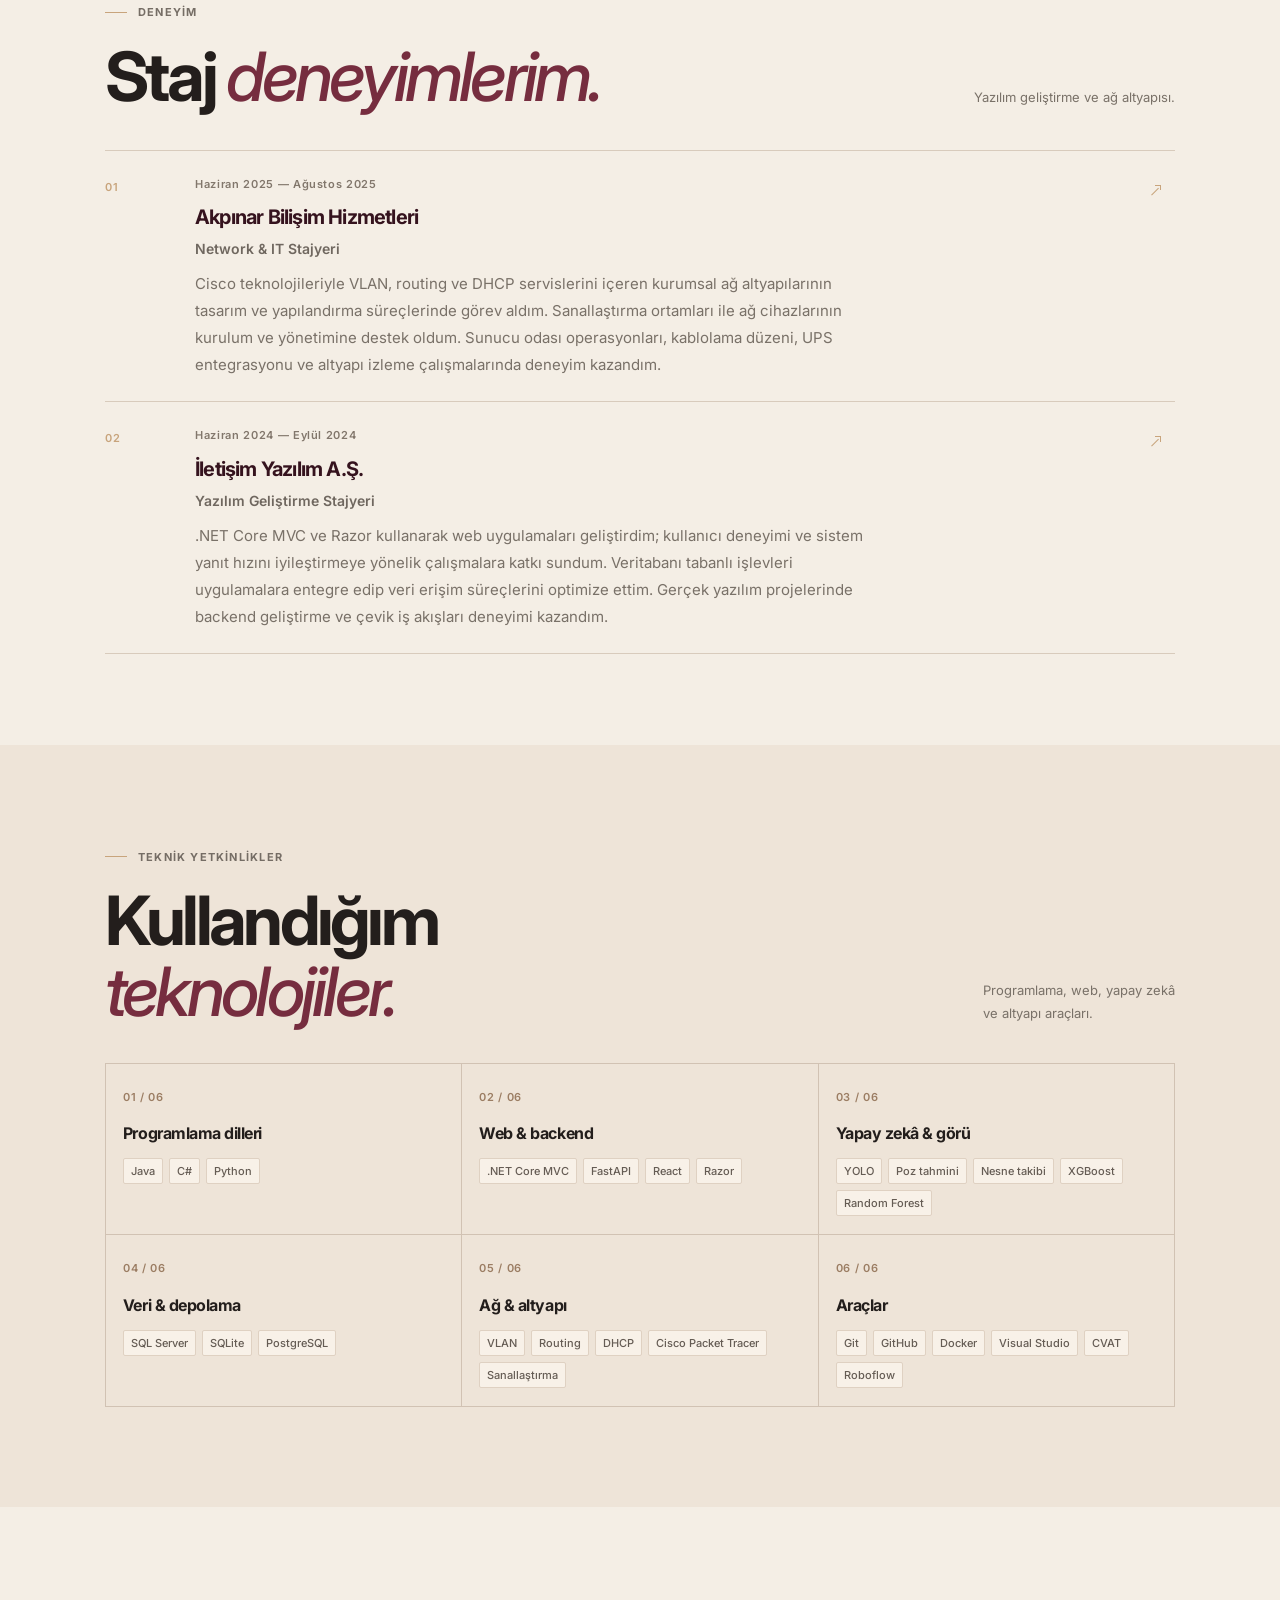
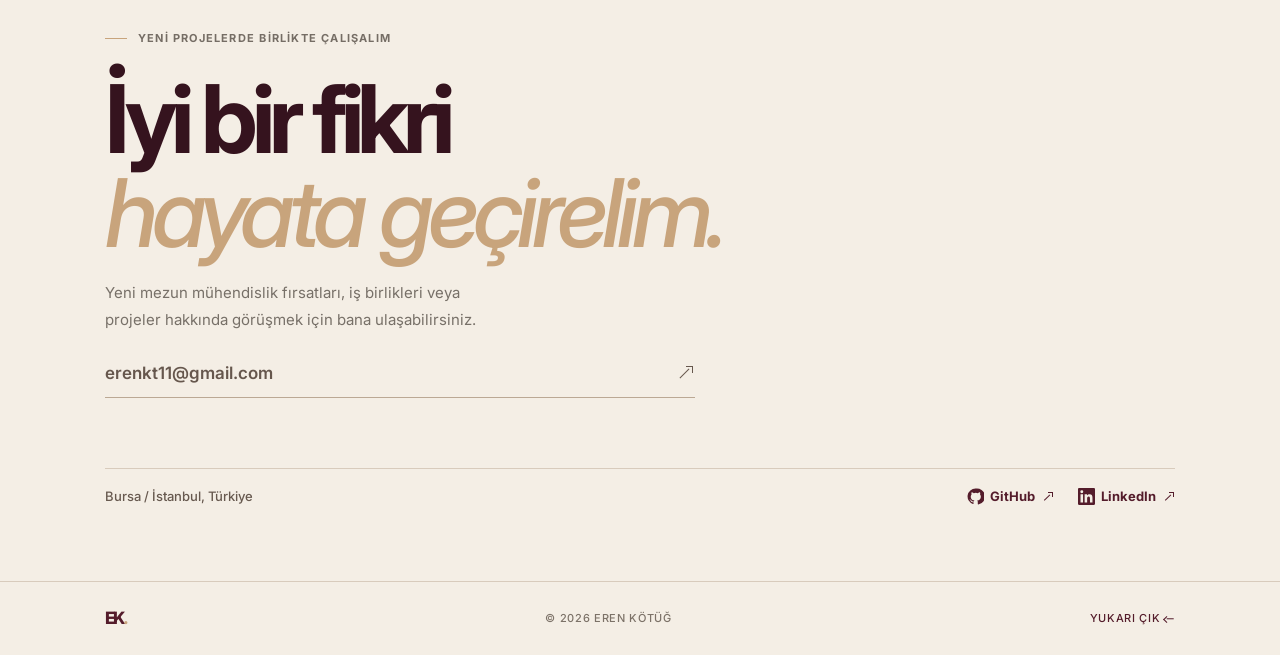
==== commit f7183514: "Update displayed location to Istanbul" ====
--- a/index.html
+++ b/index.html
@@ -51,7 +51,7 @@
             <div class="art-monogram">EK<span>.</span></div>
             <div class="art-label label-top" data-i18n="artLabel">ÇALIŞMA<br />ALANLARIM</div>
           </div>
-          <div class="hero-foot"><span>01 / 04</span><span data-i18n="heroProjects">PROJELERİ GÖR</span><span data-i18n="heroLocation">BURSA / İZMİR</span></div>
+          <div class="hero-foot"><span>01 / 04</span><span data-i18n="heroProjects">PROJELERİ GÖR</span><span data-i18n="heroLocation">BURSA / İSTANBUL</span></div>
         </section>
 
         <section id="work" class="work-section section-wrap">
